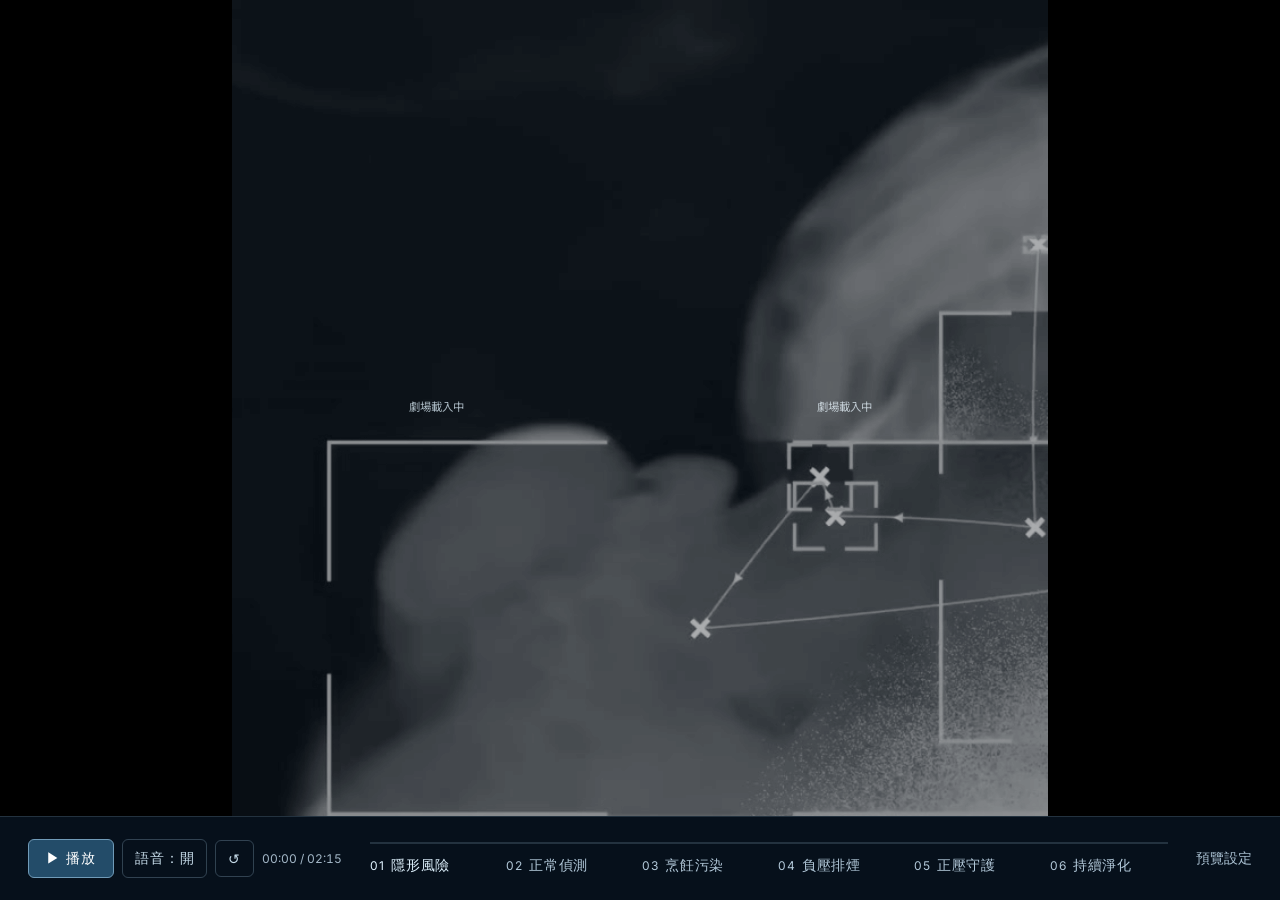
==== Dweb.html @ 049feb14 "Let residual pollution drift and fade without respawning during purification" ====
<!DOCTYPE html>
<html lang="zh-Hant" data-zone="D" data-player="cinema" data-cinema-status="loading">
<head>
<meta charset="utf-8">
<meta name="viewport" content="width=device-width, initial-scale=1">
<title>Dweb — 展區 D：居家風險劇場</title>
<script>
// Choose the player before any stage markup can paint, even on a cold connection.
if(new URLSearchParams(location.search).get('legacy')==='1') document.documentElement.dataset.player='legacy';
</script>
<style>
html[data-player="cinema"] .stage>.info,
html[data-player="cinema"] .stage>.story,
html[data-player="cinema"] .stage>.novideo,
html[data-player="cinema"] .fhint{display:none!important}
.cinema-startup{display:none}
html[data-player="cinema"]:not([data-cinema-status="ready"]) .cinema-ui{visibility:hidden}
html[data-player="cinema"]:not([data-cinema-status="ready"]) .cinema-startup{position:absolute;inset:0;display:flex;align-items:center;color:#a6b5bf;font-size:1.4cqw;pointer-events:none}
.cinema-startup span{width:50%;text-align:center}
.cinema-startup span::after{content:'劇場載入中'}
html[data-cinema-status="error"] .cinema-startup span::after{content:'載入失敗 · 請重新整理'}
</style>
<link rel="stylesheet" href="fonts/fonts.css">
<link rel="stylesheet" href="theater.css">
<link rel="stylesheet" href="cinema.css?v=stream-1">
<link rel="stylesheet" href="captions.css?v=slow-1">
<!--
  ============================================================
  Dweb — 展區 D 居家風險劇場 · 影片輪播 + 空氣數據疊層 + Trigger 通道
  ------------------------------------------------------------
  1. .stage            1:1 舞台（同 C 區窗景）：三段 <video> 交叉淡入
  2. .info > .ibody    舞台內左側資訊疊層（玻璃底層在 .ibody::before）
                       - 分鏡標頭：眉標(英) → 中文名 → 英文副標（E 規範 §10.2）
                       - 警示膠囊 alert
                       - 六項指標 + AQI 趨勢
  3. #panel            隱藏側邊工作面（按 F 開 / 再按 F 收），固定在視口不在舞台
                       3a. 三段影片來源（拖放上傳 / 路徑輸入）
                       3b. Trigger 通道 T1 / T2 / T3（銜接處）
                       3c. 連線設定：WebSocket 主用 + 本機 HTTP 備援
                       3d. 事件日誌
  ------------------------------------------------------------
  基準畫布：1:1 舞台，同 C 區窗景（C-Digital-Window/apps/window）。
            舞台邊長 S = min(100vw, 100dvh) 置中黑底；.stage 標記 container-type，
            訪客面所有尺寸用 cqw（1cqw = 舞台寬 1%），換任何 1:1 螢幕等比縮放。
  雙螢幕：  兩台直式電視各開同一網址，L / R（或 ?side=left|right）只看完整畫布的左半 / 右半，
            S = min(200vw, 100dvh)，兩台算式相同、只有 left 差一個螢幕寬（C 區 UI-SPEC §2.5）。
  字級階梯（cqw）：1.2 · 1.4 · 1.6 · 1.9 · 2.4
            1080 舞台 = 13 · 15 · 17 · 21 · 26px；1920 舞台 = 23 · 27 · 31 · 36 · 46px
  工作面 #panel：固定 400px，字級 11 · 12 · 13 · 15px（無 0.5px 階）
  字重：400 / 500 / 600 / 700   字型自帶：fonts/fonts.css（tools/build-fonts.mjs 產生）
  ------------------------------------------------------------
  值的來源（改要一起改）：Z-Design-System/tokens/
    blue.css       --blue-300 / 400        取代原 #2fd8ff / #4aa8ff
    _shared.css    --ink-1 / --ink-2       前景白 / 淺藍描邊
    blue.css       --slate-400 / 700       次級字 / 三級字（原 #8ba0c6 / #4d5d80）
    core.css       白 alpha 十一級 · 字距三帶 · 行高 · 圓角 · 線寬 · 時長
    semantic.css   --st-ok / warn / err    只用在 #panel 工作面
    motion.css     --ease expo.out
  訪客面一律藍白單色調（Z docs/05 對 D 的建議）：三個分鏡用 blue.css 不同階的明度區分，
  數據超標用白階提亮，不用紅 / 橘 / 綠；--violet 已移除（全區唯一的紫）。
  ------------------------------------------------------------
  對外介面：
    window.Dweb.next() / goto(n) / play() / pause()
    window.Dweb.send(payload)          手動送出 trigger
    window.Dweb.onTrigger = fn         接收外部 trigger
    postMessage({cmd:'next'}) 亦可觸發
  Trigger 封包（送出）：
    {src:'Dweb', junction:'D_T1', type:'stage_end', from:1, to:2, ts:...}
  Trigger 封包（接收）：
    {cmd:'next'} | {cmd:'goto', stage:2} | {cmd:'play'} | {cmd:'pause'}
    {cmd:'scene', n:2}                      強制切分鏡（顏色/文案）
    {cmd:'data', co2:700, hcho:0.05, tvoc:2.5, pm1:100, pm25:200, pm10:150}
    {cmd:'data', values:[co2,hcho,tvoc,pm1,pm25,pm10], alert:'文字', sub:'文字'}
  ------------------------------------------------------------
  分鏡對應（依展區 D 分鏡腳本）：
    01 · DETECTION          偵測數據啟動        藍 300/500（靜）  正常值
    02 · NEGATIVE PRESSURE  負壓防護            藍 100/600（亮）  油煙 → 數值飆升 → 抽油煙機排出
    03 · POSITIVE PRESSURE  正壓守護 · 深層淨化  藍 400/700（深）  微正壓 → 曲線下降 → 淨化報告
  ============================================================
-->
<style>
:root{
  /* ── 底與前景（Z stage/_shared.css）─────────────────────────────── */
  --bg-0:#000206;
  --ink:#eaf1ff;            /* = --ink-1 前景白 */
  --ink-2:#cfe2ff;          /* = --ink-2 淺藍描邊（原 #dbe7ff）*/
  --ink-dim:#95aac5;        /* = --slate-400 次級字（原 #8ba0c6）*/
  --ink-faint:#516587;      /* = --slate-700 三級字（原 #4d5d80）*/
  /* ── 藍階梯（Z blue.css —— 要統一的那一層）──────────────────────── */
  --blue-100:#c0e6fa;
  --blue-300:#6fc8f6;
  --blue-400:#3fb4f0;       /* ★ E 的 ANLB 藍 = 現場燈條色，不可改 */
  --blue-500:#1d9af9;
  --blue-600:#2f7bff;       /* ★ B 電光藍，不可改 */
  --blue-700:#255cc9;
  --cyan:var(--blue-300);   /* 舊變數名保留，值吸附階梯（原 #2fd8ff，ΔE 4.9）*/
  --line-blue:120,170,255;  /* 藍描邊色相，同 C 區 --edge；alpha 走下方階梯 */
  /* ── 工作面狀態色（Z semantic.css）—— 只給 #panel，展演畫面不吃 ──── */
  --st-ok:#57C99B; --st-warn:#E0B36A; --st-err:#D96C6C; --st-idle:#6B7480;
  --st-ok-bg:rgba(87,201,155,.14); --st-warn-bg:rgba(224,179,106,.14); --st-err-bg:rgba(217,108,108,.14);
  --green:var(--st-ok); --amber:var(--st-warn); --red:var(--st-err);   /* 舊名保留 */
  /* ── 白 alpha 十一級（Z core.css）──────────────────────────────── */
  --a-hair:.06; --a-line:.10; --a-dim:.16; --a-line-2:.22; --a-line-3:.30;
  --a-on-glass:.55; --a-text-3:.62; --a-veil:.72; --a-active:.85; --a-text-2:.90; --a-text-1:.95;
  /* ── 字距三帶 · 行高 · 圓角 · 線寬 · 時長（Z core.css）· 緩動（motion.css）── */
  --ls-wide:.30em; --ls-mid:.14em; --ls-body:.06em; --ls-num:.04em;
  --lh-num:1; --lh-title:1.15; --lh-ui:1.3; --lh-body:1.7; --lh-note:1.72;
  --r-2:2px; --r-6:6px; --r-13:13px; --r-16:16px; --r-pill:999px;
  --w-hair:1px; --w-accent:2px;
  --d-state:.25s; --d-panel:.3s;
  --ease:cubic-bezier(.16,1,.3,1);
  /* ── 訪客面字級階梯（cqw，相對舞台寬；同 C 區做法）────────────────── */
  --t-1:1.2cqw; --t-2:1.4cqw; --t-3:1.6cqw; --t-4:1.9cqw; --t-5:2.4cqw;
  /* ── 工作面字級階梯（px，#panel 不隨舞台縮）──────────────────────── */
  --fs-11:11px; --fs-12:12px; --fs-13:13px; --fs-15:15px;
  /* ── 字型（自帶，見 fonts/fonts.css）──────────────────────────── */
  --font:"Inter","Chiron Hei HK","Noto Sans TC","PingFang TC","Microsoft JhengHei",sans-serif;
  --mono:"SFMono-Regular",Consolas,"Roboto Mono","Chiron Hei HK",monospace;
  --panel-w:400px;
}
*{box-sizing:border-box;}
html,body{height:100%;}
body{
  margin:0;background:#000;color:var(--ink);
  font-family:var(--font);font-weight:400;line-height:var(--lh-body);overflow:hidden;
  -webkit-font-smoothing:antialiased;
}
.tnum,[data-tnum]{font-variant-numeric:tabular-nums;}
/* 減動偏好（E §9.3 必遵） */
@media (prefers-reduced-motion:reduce){
  *,*::before,*::after{animation-duration:.001ms!important;animation-iteration-count:1!important;transition-duration:.001ms!important;}
}

/* ================= 1. 舞台（1:1，同 C 區窗景）=================
   舞台邊長 S = min(100vw,100dvh) 置中黑底；container-type 讓子層的 cqw 相對舞台寬。
   雙螢幕裁切：S = min(200vw,100dvh)，左半 / 右半只差 left 一個螢幕寬。
   用 left/top 直接算位移、不用 transform —— 玻璃的祖先不得有 transform（Z glass.css）。*/
.stage{
  --S:min(100vw,100dvh);
  position:absolute;width:var(--S);height:var(--S);
  top:calc((100dvh - var(--S)) / 2);
  left:calc((100vw - var(--S)) / 2);
  container-type:inline-size;
  overflow:hidden;background:#000;
}
:root[data-crop] .stage{
  --S:min(200vw,100dvh);
  left:calc((200vw - var(--S)) / 2);
}
:root[data-crop="right"] .stage{left:calc((200vw - var(--S)) / 2 - 100vw);}
.stage video{
  position:absolute;inset:0;width:100%;height:100%;
  object-fit:cover;opacity:0;transition:opacity .45s ease;
  background:#000;
}
.stage video.on{opacity:1;}
.novideo{
  position:absolute;inset:0;display:grid;place-content:center;
  gap:1cqw;text-align:center;color:var(--ink-faint);
  font-size:var(--t-2);letter-spacing:var(--ls-mid);line-height:var(--lh-ui);
  background:radial-gradient(70% 60% at 50% 45%, rgba(20,40,90,.35), #000 72%);
}
.novideo b{display:block;color:var(--ink);font-size:var(--t-5);font-weight:500;letter-spacing:var(--ls-mid);line-height:var(--lh-title);}
.novideo .en{display:block;color:var(--ink-dim);font-size:var(--t-1);letter-spacing:var(--ls-wide);}
.novideo.hide{display:none;}

/* ================= 2. 資訊疊層（舞台內，尺寸全用 cqw）================= */
.info{
  position:absolute;left:3cqw;top:0;bottom:0;
  display:grid;align-content:center;      /* 垂直置中不用 transform */
  width:30cqw;
  pointer-events:none;z-index:5;
  --glass:.42;            /* 玻璃底層濃度 0~1 */
  --glass-blur:.35cqw;    /* 底層模糊（1080 舞台 ≈ 4px，1920 ≈ 7px）*/
}
.ibody{position:relative;text-shadow:0 .1cqw .7cqw rgba(0,0,0,.75);}
/* 深色玻璃底層：壓在資訊下方，影片仍可透出（本頁唯一一層 backdrop-filter）*/
.ibody::before{
  content:"";position:absolute;z-index:-1;
  left:-6cqw;             /* 往左延伸到舞台邊緣外 */
  right:-14%;
  top:-9%;bottom:-9%;
  background:
    linear-gradient(100deg,
      rgba(2,7,18,var(--glass)) 0%,
      rgba(3,9,22,calc(var(--glass) * .78)) 46%,
      rgba(4,10,24,calc(var(--glass) * .34)) 74%,
      rgba(4,10,24,0) 100%),
    radial-gradient(120% 78% at 8% 50%, rgba(10,26,58,.30) 0%, transparent 70%);
  backdrop-filter:blur(var(--glass-blur)) saturate(112%) brightness(.86);
  -webkit-backdrop-filter:blur(var(--glass-blur)) saturate(112%) brightness(.86);
  -webkit-mask-image:
    linear-gradient(to right, #000 0%, #000 52%, rgba(0,0,0,.55) 78%, transparent 100%),
    linear-gradient(to bottom, transparent 0%, #000 12%, #000 88%, transparent 100%);
  -webkit-mask-composite:source-in;
  mask-image:
    linear-gradient(to right, #000 0%, #000 52%, rgba(0,0,0,.55) 78%, transparent 100%),
    linear-gradient(to bottom, transparent 0%, #000 12%, #000 88%, transparent 100%);
  mask-composite:intersect;
  pointer-events:none;
}
/* --- 分鏡配色：一律藍白，只走 blue.css 階梯，三個分鏡以明度區分（靜 · 亮 · 深）---
   --a1 主色（線、眉標、標題英文）  --a2 漸層尾（長條末端、光暈）  --acc 眉標 / 環 / 趨勢數字 */
@property --a1{syntax:'<color>';inherits:true;initial-value:#6fc8f6;}
@property --a2{syntax:'<color>';inherits:true;initial-value:#1d9af9;}
@property --acc{syntax:'<color>';inherits:true;initial-value:#6fc8f6;}
.info{--a1:#6fc8f6;--a2:#1d9af9;--acc:#6fc8f6;
      transition:--a1 .9s ease, --a2 .9s ease, --acc .9s ease;}
.info.s1{--a1:#6fc8f6;--a2:#1d9af9;--acc:#6fc8f6;}  /* 分鏡一 · 偵測數據：靜 —— blue-300 / blue-500 */
.info.s2{--a1:#c0e6fa;--a2:#2f7bff;--acc:#eaf1ff;}  /* 分鏡二 · 負壓防護：亮 —— blue-100 / blue-600，眉標提到前景白 --ink-1 */
.info.s3{--a1:#3fb4f0;--a2:#255cc9;--acc:#3fb4f0;}  /* 分鏡三 · 正壓守護／深層淨化：深 —— blue-400 / blue-700 */

/* --- 標頭：AQI 環 + 分鏡（眉標(英) → 中文名 → 英文副標）--- */
.ihead{display:flex;align-items:center;gap:1.2cqw;margin-bottom:1.2cqw;}
.ring{width:7cqw;aspect-ratio:1;position:relative;flex:0 0 auto;}
.ring svg{width:100%;height:100%;transform:rotate(-90deg);overflow:visible;}
.ring .rv{position:absolute;inset:0;display:grid;place-content:center;text-align:center;line-height:var(--lh-num);}
.ring .rv b{font-size:var(--t-5);font-weight:500;letter-spacing:var(--ls-num);font-variant-numeric:tabular-nums;}
.ring .rv i{display:block;font-style:normal;margin-top:.3cqw;font-size:var(--t-1);
            letter-spacing:var(--ls-wide);line-height:var(--lh-ui);color:var(--acc);}
.hmeta{min-width:0;}
.hmeta .scene{font-size:var(--t-1);letter-spacing:var(--ls-wide);line-height:var(--lh-ui);color:var(--acc);white-space:nowrap;}
.hmeta .sname{margin-top:.3cqw;font-size:var(--t-4);font-weight:500;letter-spacing:var(--ls-mid);line-height:var(--lh-title);color:var(--ink);}
.hmeta .esub{margin-top:.3cqw;font-size:var(--t-1);letter-spacing:var(--ls-wide);line-height:var(--lh-ui);color:var(--ink-dim);white-space:nowrap;}

/* --- 警示膠囊：漸層描邊、無實心背景（不再疊第二層 backdrop-filter）--- */
.alert{
  position:relative;border-radius:1.2cqw;
  padding:1.1cqw 1.4cqw;margin-bottom:1.2cqw;
  background:rgba(4,8,18,.20);
  transition:opacity var(--d-state) var(--ease), transform var(--d-state) var(--ease);
}
.alert::before{
  content:"";position:absolute;inset:0;border-radius:inherit;padding:var(--w-hair);
  background:linear-gradient(118deg,var(--a1) 0%,var(--acc) 52%,var(--a2) 100%);
  -webkit-mask:linear-gradient(#000 0 0) content-box,linear-gradient(#000 0 0);
  -webkit-mask-composite:xor;mask-composite:exclude;
  opacity:var(--a-text-2);pointer-events:none;
}
.alert.flash{animation:flash .5s var(--ease);}
@keyframes flash{0%{transform:scale(1)}35%{transform:scale(1.03)}100%{transform:scale(1)}}
.alert .l1{
  font-size:var(--t-3);font-weight:600;
  letter-spacing:var(--ls-mid);text-align:center;line-height:var(--lh-ui);
}
.alert .l2{
  margin-top:.3cqw;font-size:var(--t-2);font-weight:400;
  letter-spacing:var(--ls-body);text-align:center;line-height:var(--lh-ui);
  color:var(--ink-2);opacity:var(--a-text-2);
}

/* --- 六項數值 --- */
.metrics{display:grid;gap:.8cqw;}
.m{display:grid;grid-template-columns:1fr auto;gap:.3cqw 1cqw;align-items:baseline;}
.m .mk{font-size:var(--t-1);letter-spacing:.20em;line-height:var(--lh-ui);color:var(--ink-dim);}
.m .mv{
  font-size:var(--t-3);font-weight:500;letter-spacing:var(--ls-num);line-height:var(--lh-ui);
  text-align:right;font-variant-numeric:tabular-nums;white-space:nowrap;
}
.m .mv i{font-style:normal;font-size:var(--t-1);font-weight:400;color:var(--ink-faint);margin-left:.3cqw;letter-spacing:var(--ls-mid);}
.m .mbar{
  grid-column:1;position:relative;height:.45cqw;border-radius:var(--r-pill);
  background:
    repeating-linear-gradient(-38deg, rgba(150,200,255,.22) 0 1px, transparent 1px 6px),
    rgba(255,255,255,var(--a-hair));
}
.m .fill{
  position:absolute;left:0;top:0;bottom:0;width:0;border-radius:var(--r-pill);
  background:linear-gradient(90deg,var(--a1),var(--a2));
  filter:drop-shadow(0 0 .35cqw var(--a2));
  transition:width .55s var(--ease);
}
.m .tick{position:absolute;top:-.25cqw;bottom:-.25cqw;width:var(--w-hair);background:var(--ink-2);opacity:.45;}
.m .ms{grid-column:2;font-size:var(--t-1);letter-spacing:var(--ls-mid);line-height:var(--lh-ui);text-align:right;white-space:nowrap;}
/* 資料分級：不用紅橘綠，用明度差（Z docs/05）—— 正常暗、偏高藍、超標白、重度白＋光暈 */
.sev0{color:var(--ink-dim);} .sev1{color:var(--blue-300);} .sev2{color:var(--ink);} .sev3{color:#fff;font-weight:600;}
.m.lv2 .mv{color:#fff;} .m.lv3 .mv{color:#fff;text-shadow:0 0 .6cqw var(--blue-300);}

/* --- AQI 趨勢 --- */
.spark{margin-top:1.2cqw;}
.spark .sl{
  display:flex;justify-content:space-between;align-items:baseline;
  font-size:var(--t-1);letter-spacing:var(--ls-wide);line-height:var(--lh-ui);color:var(--ink-faint);margin-bottom:.3cqw;
}
.spark .sl b{font-family:var(--mono);font-size:var(--t-1);color:var(--acc);font-weight:500;letter-spacing:var(--ls-num);font-variant-numeric:tabular-nums;}
.spark svg{width:100%;height:3.4cqw;display:block;}

/* --- 頁尾：展區名（中文在前，英文眉標在後）--- */
.title{display:flex;align-items:center;gap:1.2cqw;margin-top:1.2cqw;}
.title .tt{display:grid;gap:.2cqw;}
.title .tt span{font-size:var(--t-3);font-weight:400;letter-spacing:var(--ls-mid);line-height:var(--lh-ui);color:var(--ink);white-space:nowrap;}
.title .tt .en{font-style:normal;font-size:var(--t-1);letter-spacing:var(--ls-wide);line-height:var(--lh-ui);color:var(--a1);white-space:nowrap;}
.title .rules{flex:1;display:grid;gap:.3cqw;}
.title .rules i{display:block;height:var(--w-hair);background:var(--a1);opacity:.55;}
.title .rules i:nth-child(2){width:78%;}
.title .rules i:nth-child(3){width:52%;}

/* ================= 3. 隱藏側邊工作面（固定在視口，不在舞台）================= */
#panel{
  position:fixed;top:0;right:-100vw;height:100%;width:var(--panel-w);
  max-width:92vw;z-index:40;
  transition:right var(--d-panel) var(--ease);   /* 用 right 位移，不用 transform（Z glass.css）*/
  background:linear-gradient(200deg,rgba(10,18,42,.94),rgba(3,6,16,.96));
  backdrop-filter:blur(22px) saturate(140%);
  -webkit-backdrop-filter:blur(22px) saturate(140%);
  border-left:var(--w-hair) solid rgba(var(--line-blue),var(--a-dim));
  box-shadow:-30px 0 80px rgba(0,0,0,.6);
  display:flex;flex-direction:column;
  font-size:var(--fs-12);line-height:var(--lh-ui);
}
#panel.open{right:0;}
.ph{
  padding:16px 18px 12px;border-bottom:var(--w-hair) solid rgba(var(--line-blue),var(--a-dim));
  display:flex;align-items:flex-end;gap:10px;flex:0 0 auto;
}
.ph .eyebrow{font-size:var(--fs-11);letter-spacing:var(--ls-wide);line-height:var(--lh-ui);color:var(--ink-faint);}
.ph h1{margin:2px 0 0;font-size:var(--fs-15);letter-spacing:var(--ls-mid);font-weight:500;line-height:var(--lh-ui);}
.ph em{font-style:normal;font-size:var(--fs-11);letter-spacing:var(--ls-mid);line-height:var(--lh-ui);color:var(--ink-faint);margin-left:auto;}
.pb{flex:1;overflow-y:auto;padding:14px 18px 26px;}
.pb::-webkit-scrollbar{width:8px;}
.pb::-webkit-scrollbar-thumb{background:rgba(var(--line-blue),var(--a-line-2));border-radius:var(--r-pill);}

.sec{margin-bottom:22px;}
.sec > h2{
  margin:0 0 9px;font-size:var(--fs-11);font-weight:500;letter-spacing:var(--ls-wide);line-height:var(--lh-ui);
  color:var(--ink-faint);                 /* 英文靠內容大寫，不用 text-transform（E §10.1）*/
  display:flex;align-items:center;gap:8px;
}
.sec > h2::after{content:"";flex:1;height:var(--w-hair);background:rgba(var(--line-blue),var(--a-dim));}

/* --- 上傳槽 --- */
.slot{
  border:var(--w-hair) dashed rgba(var(--line-blue),var(--a-line-3));border-radius:var(--r-16);
  padding:10px 12px;margin-bottom:9px;
  transition:border-color var(--d-state) var(--ease), background var(--d-state) var(--ease);
  background:rgba(255,255,255,.03);
}
.slot.drag{border-color:var(--cyan);background:rgba(111,200,246,.10);}
.slot.live{border-style:solid;border-color:rgba(87,201,155,.45);}
.slot.cur{box-shadow:0 0 0 1px rgba(87,201,155,.5),0 0 22px rgba(87,201,155,.16);}
.slot .top{display:flex;align-items:center;gap:8px;margin-bottom:7px;}
.slot .tag{font-size:var(--fs-11);letter-spacing:var(--ls-wide);font-weight:500;color:var(--cyan);}
.slot .st{
  margin-left:auto;font-size:var(--fs-11);letter-spacing:var(--ls-body);color:var(--ink-faint);
  font-family:var(--mono);white-space:nowrap;overflow:hidden;
  text-overflow:ellipsis;max-width:190px;
}
.slot .row{display:flex;gap:6px;}
.slot input[type=text]{flex:1;min-width:0;}
label.file{
  display:inline-flex;align-items:center;justify-content:center;
  padding:6px 10px;border-radius:var(--r-6);cursor:pointer;white-space:nowrap;
  font-size:var(--fs-12);letter-spacing:var(--ls-body);line-height:var(--lh-ui);
  border:var(--w-hair) solid rgba(var(--line-blue),var(--a-line-3));color:var(--ink-dim);
  background:rgba(255,255,255,.03);
}
label.file:hover{border-color:var(--cyan);color:var(--ink);}
label.file input{display:none;}

input[type=text],input[type=number],select{
  background:rgba(0,0,0,.4);border:var(--w-hair) solid rgba(var(--line-blue),var(--a-line-2));
  border-radius:var(--r-6);color:var(--ink);padding:6px 8px;
  font-family:var(--mono);font-size:var(--fs-12);line-height:var(--lh-ui);outline:none;width:100%;
}
input:focus,select:focus{border-color:var(--cyan);}
input[type=range]{width:100%;accent-color:var(--cyan);background:none;border:0;padding:0;height:16px;}
button{
  background:rgba(255,255,255,.045);border:var(--w-hair) solid rgba(var(--line-blue),var(--a-line-2));
  color:var(--ink-dim);border-radius:var(--r-6);padding:6px 11px;cursor:pointer;
  font-family:var(--font);font-size:var(--fs-12);letter-spacing:var(--ls-body);line-height:var(--lh-ui);
  transition:border-color var(--d-state) var(--ease), color var(--d-state) var(--ease), background var(--d-state) var(--ease);
}
button:hover{border-color:var(--cyan);color:var(--ink);background:rgba(111,200,246,.10);}
button.go{border-color:rgba(87,201,155,.45);color:var(--st-ok);}
button.go:hover{background:var(--st-ok-bg);}

/* --- trigger 通道鏈 --- */
.chain{display:grid;gap:0;}
.node{
  display:flex;align-items:center;gap:9px;padding:6px 10px;
  border-radius:var(--r-6);background:rgba(255,255,255,.028);
  font-size:var(--fs-12);letter-spacing:var(--ls-mid);line-height:var(--lh-ui);color:var(--ink-dim);
}
.node.act{color:var(--st-ok);background:var(--st-ok-bg);}
.node .n{font-family:var(--mono);font-size:var(--fs-11);letter-spacing:var(--ls-body);color:var(--ink-faint);margin-left:auto;}
.node .sub{font-size:var(--fs-11);letter-spacing:var(--ls-mid);}
.jn{
  display:flex;align-items:center;gap:8px;
  margin:4px 0 4px 14px;padding:7px 10px;
  border-left:var(--w-accent) solid rgba(var(--line-blue),var(--a-line-2));
  border-radius:0 var(--r-6) var(--r-6) 0;background:rgba(var(--line-blue),var(--a-hair));
  transition:border-color var(--d-state) var(--ease), background var(--d-state) var(--ease);
}
.jn.hit{border-left-color:var(--st-ok);background:var(--st-ok-bg);}
.jn .id{font-family:var(--mono);font-size:var(--fs-11);color:var(--cyan);letter-spacing:var(--ls-body);}
.jn .io{display:flex;gap:4px;margin-left:auto;align-items:center;}
.lamp{
  display:block;width:8px;height:8px;border-radius:50%;
  background:rgba(var(--line-blue),var(--a-line-2));
  box-shadow:0 0 0 1px rgba(var(--line-blue),var(--a-line-2)) inset;
  transition:background var(--d-state) var(--ease), box-shadow var(--d-state) var(--ease);
}
.lamp.out.on{background:var(--cyan);box-shadow:0 0 9px var(--cyan);}
.lamp.in.on{background:var(--st-ok);box-shadow:0 0 9px var(--st-ok);}
.jn button{padding:3px 7px;font-size:var(--fs-11);}
.jn input[type=text]{width:92px;flex:0 0 auto;font-size:var(--fs-11);padding:3px 6px;}

/* --- 連線（狀態點 8px，E 附錄 B-20）--- */
.field{display:grid;grid-template-columns:70px 1fr;gap:8px;align-items:center;margin-bottom:7px;}
.field span{font-size:var(--fs-11);letter-spacing:var(--ls-mid);line-height:var(--lh-ui);color:var(--ink-faint);}
.conn{display:flex;align-items:center;gap:8px;margin-top:8px;}
.dot{width:8px;height:8px;border-radius:50%;background:var(--st-err);box-shadow:0 0 8px rgba(217,108,108,.6);flex:0 0 auto;}
.dot.ok{background:var(--st-ok);box-shadow:0 0 10px rgba(87,201,155,.7);}
.dot.wait{background:var(--st-warn);box-shadow:0 0 10px rgba(224,179,106,.6);}
.conn .txt{font-size:var(--fs-11);font-family:var(--mono);color:var(--ink-dim);flex:1;overflow:hidden;text-overflow:ellipsis;white-space:nowrap;}
.chk{display:flex;align-items:center;gap:7px;font-size:var(--fs-12);color:var(--ink-dim);letter-spacing:var(--ls-body);line-height:var(--lh-ui);margin-top:7px;cursor:pointer;}
.chk input{accent-color:var(--cyan);}

/* --- 日誌 --- */
#log{
  height:150px;overflow-y:auto;border-radius:var(--r-6);
  background:rgba(0,0,0,.45);border:var(--w-hair) solid rgba(var(--line-blue),var(--a-dim));
  padding:8px 10px;font-family:var(--mono);font-size:var(--fs-11);line-height:var(--lh-note);
}
#log::-webkit-scrollbar{width:6px;}
#log::-webkit-scrollbar-thumb{background:rgba(var(--line-blue),var(--a-line-2));border-radius:var(--r-pill);}
#log div{white-space:pre-wrap;word-break:break-all;color:var(--ink-faint);}
#log .o{color:var(--cyan);}
#log .i{color:var(--st-ok);}
#log .e{color:var(--st-err);}

.hint{font-size:var(--fs-11);color:var(--ink-faint);line-height:var(--lh-note);letter-spacing:var(--ls-body);}
.hint .k{color:var(--cyan);}
.hint .ok{color:var(--st-ok);}
kbd{
  font-family:var(--mono);font-size:var(--fs-11);padding:1px 5px;border-radius:var(--r-2);
  border:var(--w-hair) solid rgba(var(--line-blue),var(--a-line-3));color:var(--ink-dim);
}
.fhint{
  position:fixed;right:18px;bottom:16px;z-index:6;
  font-size:var(--fs-13);letter-spacing:var(--ls-wide);line-height:var(--lh-ui);color:rgba(180,205,255,.30);
  pointer-events:none;transition:opacity .6s var(--ease);
}
.fhint.gone{opacity:0;}
</style>
<link rel="stylesheet" href="player-controls.css?v=once-1"><link rel="stylesheet" href="exhibition-type.css?v=roles-2"></head>
<body>
<script>if(document.documentElement.dataset.player==='cinema') document.body.classList.add('theater','cinema');</script>

<!-- ============ 1. 舞台（1:1）+ 2. 資訊疊層 ============ -->
<div class="stage" id="stage">
  <div class="cinema-startup" role="status"><span></span><span></span></div>
  <img class="film-fallback" src="assets/film-poster.jpg" alt="" aria-hidden="true"><video id="v0" playsinline muted preload="auto" poster="assets/film-poster.jpg"></video>
  <video id="v1" playsinline muted></video>
  <video id="v2" playsinline muted></video>
  <div class="novideo" id="novideo">
    <b>展區 D · 居家風險劇場</b>
    <span class="en">ZONE D · HOME RISK THEATER</span>
    尚未載入影片 · 按 F 開啟側邊介面上傳三段影片
  </div>

  <div class="info s1" id="info">
   <div class="ibody">

    <!-- AQI 環 + 分鏡標頭 -->
    <div class="ihead">
      <div class="ring">
        <svg viewBox="0 0 68 68">
          <circle cx="34" cy="34" r="29" fill="none" stroke="rgba(200,225,255,.10)" stroke-width="4"/>
          <circle id="aqiArc" cx="34" cy="34" r="29" fill="none" stroke-width="4" stroke-linecap="round"
                  stroke-dasharray="182.2" stroke-dashoffset="182.2"
                  style="stroke:var(--acc);transition:stroke-dashoffset .7s ease"/>
        </svg>
        <div class="rv"><b id="aqiV">—</b><i>AQI</i></div>
      </div>
      <div class="hmeta">
        <div class="scene" id="sceneTag">01 · DETECTION</div>
        <div class="sname" id="sceneName">偵測數據啟動</div>
        <div class="esub" id="sceneEn">AIR QUALITY MONITORING</div>
      </div>
    </div>

    <!-- 警示膠囊 -->
    <div class="alert" id="alert">
      <div class="l1" id="al1">偵測數據啟動</div>
      <div class="l2" id="al2">AI 即時監測空氣品質</div>
    </div>

    <!-- 六項指標 -->
    <div class="metrics" id="metrics"></div>

    <!-- AQI 歷史趨勢曲線 -->
    <div class="spark">
      <div class="sl"><span>AQI 趨勢</span><b><span id="sparkNow">—</span> · <span id="aqiC">—</span></b></div>
      <svg viewBox="0 0 260 40" preserveAspectRatio="none">
        <defs>
          <linearGradient id="sparkGrad" x1="0" y1="0" x2="0" y2="1">
            <stop offset="0%"   style="stop-color:var(--a1)" stop-opacity=".34"/>
            <stop offset="100%" style="stop-color:var(--a1)" stop-opacity="0"/>
          </linearGradient>
        </defs>
        <polygon  id="sparkFill" fill="url(#sparkGrad)" points=""/>
        <polyline id="sparkLine" fill="none" stroke-width="1.6" stroke-linejoin="round"
                  stroke-linecap="round" style="stroke:var(--a1)" points=""/>
      </svg>
    </div>

    <div class="title">
      <div class="tt"><span id="dataTitle">展區 D · 居家風險劇場</span><i class="en">HOME RISK THEATER</i></div>
      <div class="rules"><i></i><i></i><i></i></div>
    </div>

   </div>
  </div>
</div>

<div class="fhint" id="fhint">按 <b>F</b> 開啟控制面板 · PRESS F</div>

<!-- ============ 3. 隱藏側邊工作面 ============ -->
<aside id="panel" aria-hidden="true">
  <div class="ph">
    <div>
      <div class="eyebrow">ZONE D · CONTROL</div>
      <h1>寶舖 D 區・控制</h1>
    </div>
    <em>F 收合</em>
  </div>
  <div class="pb">

    <section class="sec">
      <h2>影片來源 · 單支影片</h2>
      <div class="slot film" id="filmSlot">
        <div class="top"><div class="tag">一支影片 · 三個分鏡時間點</div><div class="st" id="filmSt">未載入</div></div>
        <div class="row">
          <label class="file">選擇<input type="file" accept="video/*" id="filmFile"></label>
          <input type="text" id="filmPath" placeholder="或路徑 / URL：film.mp4">
          <button id="filmClr">✕</button>
        </div>
        <div class="field" style="margin-top:8px;"><span>02 起（秒）</span><input type="text" id="cue2" placeholder="留空 = 1/3 處"></div>
        <div class="field"><span>03 起（秒）</span><input type="text" id="cue3" placeholder="留空 = 2/3 處"></div>
        <div class="hint">
          一支影片依時間點切三個分鏡；到時間點時切疊層並送出該銜接點 trigger，片尾回到 01。
          網址參數 <span class="k">?film=film.mp4&amp;cues=10,20</span>；根目錄有 <span class="k">film.mp4</span> 會自動載入。
        </div>
      </div>

      <h2 style="margin-top:16px;">影片來源 · 三段</h2>
      <div id="slots"></div>
      <div style="display:flex;gap:6px;margin-top:8px;flex-wrap:wrap;">
        <button class="go" id="btnPlay">▶ 播放</button>
        <button id="btnPrev">◀ 上一段</button>
        <button id="btnNext">下一段 ▶</button>
        <button id="btnMute">🔇</button>
      </div>
      <div class="field" style="margin-top:9px;">
        <span>模式</span>
        <select id="mode">
          <option value="auto">循環輪播 1→2→3→1（自動）</option>
          <option value="wait">播完停住 · 等外部 trigger</option>
          <option value="hold">單段循環 · 手動換段</option>
        </select>
      </div>
      <div class="field">
        <span>淡接 ms</span>
        <input type="number" id="fade" value="450" min="0" max="3000" step="50">
      </div>
    </section>

    <section class="sec">
      <h2>舞台 · 雙螢幕</h2>
      <div class="field">
        <span>顯示</span>
        <select id="cropSel">
          <option value="">單機 1:1（整個舞台）</option>
          <option value="left">雙螢幕 · 左半（L）</option>
          <option value="right">雙螢幕 · 右半（R）</option>
        </select>
      </div>
      <div class="hint">
        同 C 區窗景：兩台直式電視各開同一網址，各看完整畫布的一半，接縫自然銜接。
        開機即定用網址參數 <span class="k">?side=left</span> · <span class="k">?side=right</span>。
      </div>
    </section>

    <section class="sec">
      <h2>TRIGGER 通道 · 銜接處</h2>
      <div class="chain" id="chain"></div>
      <div class="hint" style="margin-top:8px;">
        每段影片結束時，該銜接點會 <span class="k">送出</span> trigger；
        收到外部訊號時 <span class="ok">亮綠燈</span> 並切段。
      </div>
    </section>

    <section class="sec">
      <h2>連線 · WebSocket 主用</h2>
      <div class="field"><span>WS URL</span><input type="text" id="wsUrl" value="ws://127.0.0.1:9980"></div>
      <div class="conn">
        <div class="dot" id="wsDot"></div>
        <div class="txt" id="wsTxt">未連線</div>
        <button id="btnWs">連線</button>
      </div>
      <label class="chk"><input type="checkbox" id="wsAuto" checked> 斷線自動重連（3s）</label>

      <h2 style="margin-top:16px;">備援 · 本機 HTTP</h2>
      <div class="field"><span>端點</span><input type="text" id="httpUrl" value="http://127.0.0.1:9980/trigger"></div>
      <div class="field"><span>輪詢 ms</span><input type="number" id="httpMs" value="500" min="50" step="50"></div>
      <div class="conn">
        <div class="dot" id="hDot"></div>
        <div class="txt" id="hTxt">停用</div>
        <button id="btnHttp">啟用</button>
      </div>
      <div class="hint" style="margin-top:6px;">
        也接受網址參數：<span class="k">?trigger=next</span> ·
        <span class="k">#goto=2</span>
      </div>
    </section>

    <section class="sec">
      <h2>事件日誌</h2>
      <div id="log"></div>
      <div style="display:flex;gap:6px;margin-top:8px;">
        <button id="btnPing">送測試封包</button>
        <button id="btnClr">清除</button>
      </div>
    </section>

    <section class="sec">
      <h2>資訊疊層 · INFOGRAPHIC</h2>
      <label class="chk"><input type="checkbox" id="ovShow" checked> 顯示疊層</label>
      <label class="chk"><input type="checkbox" id="ovSim" checked> 模擬數據自動跑</label>
      <div class="field" style="margin-top:8px;">
        <span>分鏡</span>
        <select id="ovScene">
          <option value="auto">跟隨影片段落（自動）</option>
          <option value="1">01 · 偵測數據啟動</option>
          <option value="2">02 · 負壓防護</option>
          <option value="3">03 · 正壓守護 · 深層淨化</option>
        </select>
      </div>
      <div class="field"><span>單段秒數</span><input type="number" id="ovDur" value="14" min="2" step="1" title="影片無長度資訊時，分鏡進度所用的秒數"></div>
      <div class="field"><span>更新 ms</span><input type="number" id="ovMs" value="220" min="60" step="20"></div>
      <div class="field"><span>玻璃濃度</span><input type="range" id="ovGlass" min="0" max="1" step="0.02" value="0.42"></div>
      <div class="field"><span>玻璃模糊</span><input type="range" id="ovBlur" min="0" max="24" step="1" value="7" title="以 1920 舞台換算的 px；實際用 cqw 隨舞台縮"></div>
      <div class="hint" style="margin-top:6px;">
        依分鏡腳本內插：正常 → 飆升 → 淨化；配色一律藍白，三個分鏡以明度區分（靜 · 亮 · 深），超標用白階提亮。<br>
        關掉模擬後只吃外部 <span class="k">{cmd:'data', co2:700, pm25:200 …}</span>。
      </div>
    </section>

    <section class="sec">
      <h2>快捷鍵</h2>
      <div class="hint">
        <kbd>F</kbd> 開合介面　<kbd>Space</kbd> 播放/暫停<br>
        <kbd>1</kbd><kbd>2</kbd><kbd>3</kbd> 跳段　<kbd>N</kbd> 下一段　<kbd>T</kbd> 手動送 trigger<br>
        <kbd>Q</kbd><kbd>W</kbd><kbd>E</kbd> 只切分鏡配色（不動影片）　<kbd>O</kbd> 疊層開關<br>
        <kbd>L</kbd><kbd>R</kbd> 雙螢幕只看左半 / 右半（再按一次還原）
      </div>
    </section>

  </div>
</aside>

<script>
"use strict";
/* ========== 0. 全域狀態 ========== */
const N = 3;
const vids = [document.getElementById('v0'),document.getElementById('v1'),document.getElementById('v2')];
const S = {
  cur:0, fade:450, mode:'auto', muted:true,
  srcs:[null,null,null], names:['','',''],
  junction:['D_T1','D_T2','D_T3'],
  ws:null, wsOk:false, wsWant:false, wsTimer:null,
  http:false, httpTimer:null, httpSeen:0,
  thr:50,
  values:[46,88,30,64,18],
  alert:['負壓防護啟動','NO2、CO 上升']
};

/* ========== 1. 日誌 ========== */
const logEl = document.getElementById('log');
function log(msg, kind){
  const t = new Date().toTimeString().slice(0,8);
  const d = document.createElement('div');
  if(kind) d.className = kind;
  d.textContent = t + ' ' + (kind==='o'?'↑':kind==='i'?'↓':'·') + ' ' + msg;
  logEl.appendChild(d);
  while(logEl.children.length>200) logEl.removeChild(logEl.firstChild);
  logEl.scrollTop = logEl.scrollHeight;
}

/* ========== 2. 影片輪播 ========== */
const novideo = document.getElementById('novideo');
function hasAny(){ return filmActive() || S.srcs.some(Boolean); }
function nextIdx(from){
  if(filmActive()) return (from+1)%N;
  for(let k=1;k<=N;k++){ const i=(from+k)%N; if(S.srcs[i]) return i; }
  return S.srcs[from] ? from : -1;
}
function prevIdx(from){
  if(filmActive()) return (from-1+N)%N;
  for(let k=1;k<=N;k++){ const i=(from-k+N*2)%N; if(S.srcs[i]) return i; }
  return S.srcs[from] ? from : -1;
}
function setSource(i, url, name){
  if(url && filmActive()) setFilm(null,'');        // 三段模式接手，單支影片讓位
  const old = S.srcs[i];
  if(old && old.indexOf('blob:')===0) URL.revokeObjectURL(old);
  S.srcs[i]=url; S.names[i]=name||'';
  const v=vids[i];
  if(url){ v.src=url; v.load(); } else { v.removeAttribute('src'); try{v.load();}catch(e){} }
  novideo.classList.toggle('hide', hasAny());
  renderSlots(); renderChain();
  if(url && (i===S.cur || !hasCurrent())) show(i,false);
  log('stage '+(i+1)+' 來源 = '+(name||url||'（清除）'));
}
function hasCurrent(){ return filmActive() || !!S.srcs[S.cur]; }
function show(i, emit){
  if(filmActive()){                                   // 單支影片：跳到該分鏡起點
    if(i<0 || i>=N) return;
    const c=filmCues(); try{ filmV.currentTime=c[i]+0.01; }catch(e){}
    filmV.play().catch(()=>{}); return;
  }
  if(i<0 || !S.srcs[i]) return;
  const prev = S.cur;
  S.cur = i;
  vids.forEach((v,k)=>{
    v.style.transitionDuration = S.fade+'ms';
    v.classList.toggle('on', k===i);
    if(k!==i){ try{ v.pause(); }catch(e){} }
  });
  const v = vids[i];
  v.muted = S.muted;
  v.loop  = (S.mode==='hold');
  try{ v.currentTime = 0; }catch(e){}
  v.play().catch(()=>{});
  renderSlots(); renderChain();
  // 分鏡跟著影片段落走
  try{ if(document.getElementById('ovScene').value==='auto') setScene(i,false); }catch(e){}
  if(emit!==false && prev!==i) fire(prev, i, 'stage_start');
}
function onEnded(i){
  if(window.theaterActive) return;
  if(filmActive()){                                   // 單支影片片尾：T3 → 回 01
    if(i!==0) return;
    fire(N-1, 0, 'stage_end');
    if(S.mode==='wait'){ log('T3 等待外部 trigger…'); setChainWait(N-1,true); return; }
    try{ filmV.currentTime=0; }catch(e){} filmV.play().catch(()=>{}); return;
  }
  if(i!==S.cur) return;
  const nx = nextIdx(i);
  fire(i, nx, 'stage_end');
  if(S.mode==='wait'){ log('T'+(i+1)+' 等待外部 trigger…'); setChainWait(i,true); return; }
  if(S.mode==='hold'){ vids[i].play().catch(()=>{}); return; }
  show(nx, false);
}
vids.forEach((v,i)=>{
  v.addEventListener('ended',()=>onEnded(i));
  v.addEventListener('error',()=>{ if(S.srcs[i]) log('stage '+(i+1)+' 載入失敗','e'); });
});

/* ========== 2b. 單支影片模式：一支影片 · 三個分鏡時間點 ==========
   分鏡 01 從 0 秒起，02 / 03 的起點由 cue 設定（留空 = 三等分）。
   到時間點時：切疊層分鏡、送出該銜接點 trigger（同三段模式的 stage_end）。
   片尾回到 01（mode=wait 時停住等外部 trigger）。 */
const F = { src:null, name:'', cues:[null,null] };   // cues = 分鏡 02 / 03 起始秒
const filmV = vids[0];
let filmChap = -1;
function filmActive(){ return !!F.src; }
function filmCues(){
  const d = (filmV.duration && isFinite(filmV.duration)) ? filmV.duration : 0;
  if(!d && (F.cues[0]==null || F.cues[1]==null)) return [0, Infinity, Infinity];   // metadata 未到：一律當作分鏡 01
  const c2 = F.cues[0]!=null ? F.cues[0] : d/3, c3 = F.cues[1]!=null ? F.cues[1] : d*2/3;
  return [0, c2, c3];
}
function filmChapter(t){ const c=filmCues(); return t>=c[2] ? 2 : t>=c[1] ? 1 : 0; }
function setFilm(url, name){
  if(F.src && F.src.indexOf('blob:')===0) URL.revokeObjectURL(F.src);
  F.src=url; F.name=name||''; filmChap=-1;
  if(url){
    for(let i=0;i<N;i++){ S.srcs[i]=null; S.names[i]=''; }          // 三段模式讓位
    vids.forEach((v,k)=>{ if(k){ v.removeAttribute('src'); try{v.load();}catch(e){} } });
    S.cur=0;
    const cinema=document.documentElement.dataset.player==='cinema';
    filmV.preload='auto';filmV.src=url;filmV.loop=cinema?false:(S.mode!=='wait');filmV.muted=cinema?true:S.muted;filmV.load();
    vids.forEach((v,k)=>v.classList.toggle('on',k===0));
    if(!cinema)filmV.play().catch(()=>{});
  } else {
    filmV.removeAttribute('src'); try{filmV.load();}catch(e){} filmV.classList.remove('on');
  }
  novideo.classList.toggle('hide', hasAny());
  renderSlots(); renderChain(); renderFilm();
  log('單支影片 = '+(name||url||'（清除）'));
}
filmV.addEventListener('timeupdate', ()=>{
  if(window.theaterActive) return;
  if(!filmActive() || !(filmV.duration>0)) return;
  const ch=filmChapter(filmV.currentTime);
  if(ch===filmChap) return;
  const prev=filmChap; filmChap=ch; S.cur=ch;
  if(prev>=0) fire(prev, ch, ch===(prev+1)%N ? 'stage_end' : 'stage_start');
  try{ if(document.getElementById('ovScene').value==='auto') setScene(ch,false); }catch(e){}
  renderChain();
});
filmV.addEventListener('loadedmetadata', ()=>{
  if(document.documentElement.dataset.player==='cinema'||!filmActive()) return;
  filmChap=-1;
  filmV.play().catch(()=>log('瀏覽器擋下自動播放，按任一鍵或點一下畫面開始','e'));
});
function filmKick(){ if(filmActive() && filmV.paused) filmV.play().catch(()=>{}); }
document.addEventListener('pointerdown', filmKick);
const filmSlot=document.getElementById('filmSlot');
function renderFilm(){
  filmSlot.classList.toggle('live', filmActive());
  filmSlot.classList.toggle('cur', filmActive());
  document.getElementById('filmSt').textContent = filmActive() ? (F.name||F.src) : '未載入';
  const pathEl=document.getElementById('filmPath');
  if(document.activeElement!==pathEl) pathEl.value = (F.src && F.src.indexOf('blob:')!==0) ? F.src : '';
  ['cue2','cue3'].forEach((id,k)=>{ const el=document.getElementById(id); if(document.activeElement!==el) el.value = F.cues[k]!=null ? F.cues[k] : ''; });
}
function saveCues(){ try{ localStorage.setItem('dweb.cues', JSON.stringify(F.cues)); }catch(e){} }
function loadCues(){ try{ const c=JSON.parse(localStorage.getItem('dweb.cues')||'null'); if(Array.isArray(c)) F.cues=[c[0]!=null?c[0]:null, c[1]!=null?c[1]:null]; }catch(e){} }
document.getElementById('filmFile').onchange=e=>{ const f=e.target.files&&e.target.files[0]; if(f) setFilm(URL.createObjectURL(f), f.name); };
document.getElementById('filmPath').onchange=e=>{ const v=e.target.value.trim(); setFilm(v||null, v); };
document.getElementById('filmClr').onclick=()=>setFilm(null,'');
['cue2','cue3'].forEach((id,k)=>{
  document.getElementById(id).onchange=e=>{ const v=parseFloat(e.target.value); F.cues[k]=isFinite(v)?v:null; filmChap=-1; saveCues(); log('分鏡 0'+(k+2)+' 起點 → '+(F.cues[k]!=null?F.cues[k]+'s':'自動')); };
});
filmSlot.addEventListener('dragover',e=>{ e.preventDefault(); filmSlot.classList.add('drag'); });
filmSlot.addEventListener('dragleave',()=>filmSlot.classList.remove('drag'));
filmSlot.addEventListener('drop',e=>{ e.preventDefault(); filmSlot.classList.remove('drag'); const f=e.dataTransfer.files[0]; if(f) setFilm(URL.createObjectURL(f), f.name); });

/* ========== 3. Trigger 通道（銜接處） ========== */
function fire(from, to, type){
  const jn = (from>=0 && from<(window.theaterActive?6:N)) ? from : 0;
  send({
    src:'Dweb', junction:S.junction[jn], type:type,
    from:from+1, to:to+1, mode:S.mode, ts:Date.now()
  });
  pulse(jn,'out');
}
function send(pkt){
  const s = JSON.stringify(pkt);
  let sent=false;
  if(S.ws && S.wsOk){ try{ S.ws.send(s); sent=true; }catch(e){} }
  try{ if(window.parent && window.parent!==window) window.parent.postMessage(pkt,'*'); }catch(e){}
  if(S.http){
    const u=document.getElementById('httpUrl').value.trim();
    if(u){
      fetch(u,{method:'POST',mode:'no-cors',headers:{'Content-Type':'text/plain'},body:s}).catch(()=>{});
      sent=true;
    }
  }
  log((pkt.junction||'—')+' '+(pkt.type||pkt.cmd||'')+' '+(pkt.from||'')+'→'+(pkt.to||'')+(sent?'':'（無連線）'),'o');
}
function receive(data, srcTag){
  let p = data;
  if(typeof p === 'string'){
    const t = p.trim();
    if(t.charAt(0)==='{'){ try{ p = JSON.parse(t); }catch(e){ p={cmd:t}; } }
    else p = {cmd:t};
  }
  if(!p || typeof p!=='object') return;
  if(p.src==='Dweb') return;                       // 忽略自己送出的回音
  const cmd = String(p.cmd||p.command||p.type||'').toLowerCase();
  log(srcTag+' '+JSON.stringify(p).slice(0,90),'i');
  if(typeof window.Dweb.onTrigger === 'function'){ try{ window.Dweb.onTrigger(p); }catch(e){} }

  if(cmd==='next' || cmd==='trigger' || cmd==='advance'){
    pulse(S.cur,'in'); setChainWait(S.cur,false); show(nextIdx(S.cur), false);
  } else if(cmd==='prev'){
    pulse(S.cur,'in'); show(prevIdx(S.cur), false);
  } else if(cmd==='goto' || cmd==='stage'){
    const n = parseInt(p.stage!=null?p.stage:p.value,10);
    if(n>=1 && n<=N){ pulse(S.cur,'in'); setChainWait(S.cur,false); show(n-1,false); }
  } else if(cmd==='play'){ vids[S.cur].play().catch(()=>{}); }
  else if(cmd==='pause'){ vids[S.cur].pause(); }
  else if(cmd==='scene'){
    const n=parseInt(p.n!=null?p.n:p.value,10);
    if(n>=1 && n<=3){
      document.getElementById('ovScene').value=String(n);
      setScene(n-1,true);
    }
  }
  else if(cmd==='data'){
    // 陣列：[co2, hcho, tvoc, pm1, pm25, pm10]；或用鍵名個別給值
    if(Array.isArray(p.values)) S.values = p.values.slice(0,6).map(Number);
    METRICS.forEach((m,i)=>{ if(p[m.k]!=null) S.values[i]=Number(p[m.k]); });
    S.override = true;
    const sim=document.getElementById('ovSim'); if(sim.checked) sim.checked=false;
    if(p.alert || p.sub){
      S.alert=[p.alert?String(p.alert):S.alert[0], p.sub?String(p.sub):S.alert[1]];
      drawAlert(true);
    }
    renderInfo(false);
  }
}
window.addEventListener('message', e=>{
  if(e.data && (e.data.cmd || e.data.command)) receive(e.data,'postMessage');
});
function pulse(jn, dir){
  const box = document.getElementById('jn'+jn);
  if(!box) return;
  const el = box.querySelector('.lamp.'+dir);
  if(el) el.classList.add('on');
  box.classList.add('hit');
  setTimeout(()=>{ if(el) el.classList.remove('on'); box.classList.remove('hit'); }, 420);
}
function setChainWait(jn, on){
  const box=document.getElementById('jn'+jn);
  if(box) box.style.borderLeftColor = on ? 'var(--st-warn)' : '';
}

/* ========== 4. WebSocket + HTTP 備援 ========== */
const wsDot=document.getElementById('wsDot'), wsTxt=document.getElementById('wsTxt'), btnWs=document.getElementById('btnWs');
function wsConnect(){
  const url = document.getElementById('wsUrl').value.trim();
  if(!url) return;
  wsClose(true);
  wsDot.className='dot wait'; wsTxt.textContent='連線中…'; btnWs.textContent='中斷';
  try{ S.ws = new WebSocket(url); }
  catch(e){ wsDot.className='dot'; wsTxt.textContent='URL 無效'; log('WS URL 無效','e'); return; }
  S.ws.onopen = ()=>{ S.wsOk=true; wsDot.className='dot ok'; wsTxt.textContent='已連線 '+url; log('WS 已連線 '+url); };
  S.ws.onmessage = e=> receive(e.data,'WS');
  S.ws.onerror = ()=>{ log('WS 錯誤','e'); };
  S.ws.onclose = ()=>{
    S.wsOk=false; wsDot.className='dot'; wsTxt.textContent='未連線'; btnWs.textContent='連線';
    if(document.getElementById('wsAuto').checked && S.wsWant){
      wsTxt.textContent='3s 後重連…'; wsDot.className='dot wait';
      S.wsTimer=setTimeout(wsConnect,3000);
    }
  };
}
function wsClose(silent){
  clearTimeout(S.wsTimer); S.wsTimer=null;
  if(S.ws){ try{ S.ws.onclose=null; S.ws.close(); }catch(e){} S.ws=null; }
  S.wsOk=false;
  if(!silent){ wsDot.className='dot'; wsTxt.textContent='未連線'; btnWs.textContent='連線'; }
}
btnWs.onclick = ()=>{
  const busy = S.wsOk || S.wsTimer || (S.ws && S.ws.readyState===0);
  if(busy){ S.wsWant=false; wsClose(); } else { S.wsWant=true; wsConnect(); }
};

const hDot=document.getElementById('hDot'), hTxt=document.getElementById('hTxt'), btnHttp=document.getElementById('btnHttp');
function httpTick(){
  const url=document.getElementById('httpUrl').value.trim();
  if(!url) return;
  fetch(url+(url.indexOf('?')>=0?'&':'?')+'since='+S.httpSeen,{cache:'no-store'})
    .then(r=>r.ok?r.text():Promise.reject(r.status))
    .then(txt=>{
      hDot.className='dot ok'; hTxt.textContent='輪詢中 '+url;
      const t=(txt||'').trim();
      if(!t || t==='null' || t==='{}' || t==='none') return;
      S.httpSeen=Date.now();
      receive(t,'HTTP');
    })
    .catch(()=>{ hDot.className='dot wait'; hTxt.textContent='端點無回應'; });
}
function httpToggle(on){
  S.http=on; clearInterval(S.httpTimer);
  if(on){
    const ms=Math.max(50,+document.getElementById('httpMs').value||500);
    S.httpTimer=setInterval(httpTick,ms); httpTick();
    btnHttp.textContent='停用'; hDot.className='dot wait'; hTxt.textContent='啟用中…';
    log('HTTP 備援啟用');
  }else{
    btnHttp.textContent='啟用'; hDot.className='dot'; hTxt.textContent='停用';
    log('HTTP 備援停用');
  }
}
btnHttp.onclick = ()=>httpToggle(!S.http);
document.getElementById('httpMs').onchange = ()=>{ if(S.http) httpToggle(true); };

function readUrlTrigger(){
  const q = new URLSearchParams(location.search).get('trigger');
  if(q) receive(q,'URL');
  const h = location.hash.replace('#','');
  if(h.indexOf('goto=')===0) receive({cmd:'goto',stage:+h.split('=')[1]},'HASH');
  else if(h) receive(h,'HASH');
}
window.addEventListener('hashchange', readUrlTrigger);

/* ========== 5. 面板 UI ========== */
const slotsEl=document.getElementById('slots');
function esc(s){ return String(s).replace(/[&<>"]/g,c=>({'&':'&amp;','<':'&lt;','>':'&gt;','"':'&quot;'}[c])); }
function renderSlots(){
  if(slotsEl.contains(document.activeElement) && document.activeElement.type==='text') return;
  slotsEl.innerHTML='';
  for(let i=0;i<N;i++){
    const path = (S.srcs[i] && S.srcs[i].indexOf('blob:')!==0) ? esc(S.srcs[i]) : '';
    const d=document.createElement('div');
    d.className='slot'+(S.srcs[i]?' live':'')+((i===S.cur&&S.srcs[i])?' cur':'');
    d.dataset.i=i;
    d.innerHTML =
      '<div class="top">'+
        '<div class="tag">STAGE 0'+(i+1)+'</div>'+
        '<div class="st">'+(S.names[i]?esc(S.names[i]):'拖放影片到此 · 或選擇檔案')+'</div>'+
      '</div>'+
      '<div class="row">'+
        '<label class="file">選擇<input type="file" accept="video/*" data-i="'+i+'"></label>'+
        '<input type="text" placeholder="或路徑 / URL：stage'+(i+1)+'.mp4" data-path="'+i+'" value="'+path+'">'+
        '<button data-clr="'+i+'">✕</button>'+
      '</div>';
    slotsEl.appendChild(d);
  }
}
slotsEl.addEventListener('change', e=>{
  const f=e.target;
  if(f.type==='file' && f.files && f.files[0]){
    const i=+f.dataset.i, file=f.files[0];
    setSource(i, URL.createObjectURL(file), file.name);
  }
  if(f.dataset.path!=null){
    const i=+f.dataset.path, val=f.value.trim();
    setSource(i, val||null, val);
  }
});
slotsEl.addEventListener('click', e=>{
  const b=e.target.closest('[data-clr]');
  if(b) setSource(+b.dataset.clr, null, '');
});
slotsEl.addEventListener('dragover', e=>{
  const s=e.target.closest('.slot'); if(!s) return;
  e.preventDefault(); s.classList.add('drag');
});
slotsEl.addEventListener('dragleave', e=>{
  const s=e.target.closest('.slot'); if(s) s.classList.remove('drag');
});
slotsEl.addEventListener('drop', e=>{
  const s=e.target.closest('.slot'); if(!s) return;
  e.preventDefault(); s.classList.remove('drag');
  const f=e.dataTransfer.files[0];
  if(f) setSource(+s.dataset.i, URL.createObjectURL(f), f.name);
});
document.addEventListener('dragover',e=>e.preventDefault());
document.addEventListener('drop',e=>e.preventDefault());

const chainEl=document.getElementById('chain');
function renderChain(){
  if(chainEl.contains(document.activeElement)) return;   // 使用者正在輸入時不重繪
  chainEl.innerHTML='';
  const count=window.theaterActive?6:N;
  for(let i=0;i<count;i++){
    const to=(i+1)%count;
    const n=document.createElement('div');
    n.className='node'+(i===S.cur?' act':'');
    n.innerHTML='<div>STAGE 0'+(i+1)+'</div><div class="n">'+((S.srcs[i]||filmActive())?'● 已載入':'○ 空')+'</div>';
    chainEl.appendChild(n);

    const j=document.createElement('div');
    j.className='jn'; j.id='jn'+i;
    j.innerHTML =
      '<div class="id">T'+(i+1)+'</div>'+
      '<input type="text" data-jn="'+i+'" value="'+esc(S.junction[i])+'" title="通道名稱 · 送出封包的 junction 欄位">'+
      '<button data-fire="'+i+'" title="手動送出此銜接點 trigger">送</button>'+
      '<div class="io"><i class="lamp out" title="送出"></i><i class="lamp in" title="接收"></i></div>';
    chainEl.appendChild(j);

    const a=document.createElement('div');
    a.className='node'; a.style.opacity='.45';
    a.innerHTML='<div class="sub">↳ 接 STAGE 0'+(to+1)+'</div>';
    chainEl.appendChild(a);
  }
}
chainEl.addEventListener('input', e=>{
  if(e.target.dataset.jn!=null) S.junction[+e.target.dataset.jn]=e.target.value;
});
chainEl.addEventListener('click', e=>{
  const b=e.target.closest('[data-fire]');
  if(b){ const i=+b.dataset.fire; fire(i,(i+1)%(window.theaterActive?6:N),'manual'); }
});

/* ========== 6. 資訊疊層（依分鏡腳本） ==========
   分鏡一 01 · DETECTION         偵測數據啟動   → 六項指標正常（藍 · 靜）
   分鏡二 02 · NEGATIVE PRESSURE 負壓防護       → 油煙 → 數值飆升 → 抽油煙機排出（藍 · 亮）
   分鏡三 03 · POSITIVE PRESSURE 正壓守護／深層淨化 → 微正壓 → 曲線下降 → 健康淨化報告（藍 · 深）
   ------------------------------------------------------------------
   數值會隨「該段影片的播放進度」在 from → to 之間內插，
   所以影片切段時 infographic 的顏色、文字、曲線會一起換。
   ================================================================== */
const METRICS=[
  {k:'co2',  name:'CO₂',   unit:'ppm',   max:1200, lim:1000, dp:0},
  {k:'hcho', name:'HCHO',  unit:'ppm',   max:0.12, lim:0.08, dp:2},
  {k:'tvoc', name:'TVOC',  unit:'mg/m³', max:3.0,  lim:0.60, dp:2},
  {k:'pm1',  name:'PM1',   unit:'µg/m³', max:120,  lim:35,   dp:0},
  {k:'pm25', name:'PM2.5', unit:'µg/m³', max:220,  lim:35,   dp:0},
  {k:'pm10', name:'PM10',  unit:'µg/m³', max:180,  lim:75,   dp:0}
];
const BASE = [50, 0.03, 0.20,   8,  10,  20];   // 分鏡二腳本：正常值
const PEAK = [700,0.05, 2.50, 100, 200, 150];   // 分鏡三腳本：油煙峰值
const CLEAN= [480,0.03, 0.25,  12,  10,  20];   // 分鏡四腳本：淨化後

const SCENES=[
  { tag:'01 · DETECTION', en:'AIR QUALITY MONITORING', name:'偵測數據啟動', cls:'s1', trend:'flat',
    from:BASE, to:BASE,
    beats:[[0.00,'偵測數據啟動','AI 即時監測空氣品質'],
           [0.45,'空氣品質正常','六項指標均在標準內']] },
  { tag:'02 · NEGATIVE PRESSURE', en:'RANGE HOOD EXHAUST', name:'負壓防護', cls:'s2', trend:'up',
    from:BASE, to:PEAK,
    beats:[[0.00,'烹飪情境偵測','爐火啟動 · 油煙擴散'],
           [0.35,'空氣數值異常','TVOC、PM2.5 急速上升'],
           [0.62,'負壓防護啟動','抽油煙機強力運轉 · 排出']] },
  { tag:'03 · POSITIVE PRESSURE', en:'FRESH AIR · DEEP PURIFICATION', name:'正壓守護 · 深層淨化', cls:'s3', trend:'down',
    from:PEAK, to:CLEAN,
    beats:[[0.00,'正壓守護啟動','新風送入潔淨空氣 · 微正壓'],
           [0.42,'深層淨化中','清除殘留 SVOCs · 曲線下降'],
           [0.85,'健康淨化報告','空氣品質已恢復正常']] }
];
const ST_TXT={
  flat:['正常','偏高','超標','異常'],
  up  :['正常','輕度上升','超標','重度飆升'],
  down:['已達標','回落中','仍偏高','下降中']
};

/* --- AQI（以 PM2.5 換算，US EPA 分級） --- */
const AQI_BP=[[0,12,0,50],[12.1,35.4,51,100],[35.5,55.4,101,150],
              [55.5,150.4,151,200],[150.5,250.4,201,300],[250.5,500,301,500]];
const AQI_CAT=[[50,'良好'],[100,'普通'],[150,'敏感族群不健康'],
               [200,'不健康'],[300,'非常不健康'],[9999,'危害']];
function aqiFromPM25(c){
  for(const [lo,hi,il,ih] of AQI_BP){
    if(c<=hi) return Math.round(il+(ih-il)*(Math.max(c,lo)-lo)/(hi-lo));
  }
  return 500;
}
function aqiCat(a){ for(const [t,n] of AQI_CAT){ if(a<=t) return n; } return '危害'; }

/* --- 狀態 --- */
const infoEl2=document.getElementById('info');
const alertEl=document.getElementById('alert');
const metricsEl=document.getElementById('metrics');
let sceneI=0, sceneT0=performance.now(), beatI=-1;
let disp=BASE.slice(), aqiHist=[];
S.values=BASE.slice();
S.override=false;                       // 外部 data 接管時為 true

/* --- 建立六列 --- */
const rowEls=[];
METRICS.forEach((m,i)=>{
  const d=document.createElement('div');
  d.className='m';
  d.innerHTML =
    '<div class="mk">'+m.name+'</div>'+
    '<div class="mv"><b>0</b><i>'+m.unit+'</i></div>'+
    '<div class="mbar"><span class="fill"></span><em class="tick"></em></div>'+
    '<div class="ms sev0">正常</div>';
  metricsEl.appendChild(d);
  d.querySelector('.tick').style.left=(Math.min(1,m.lim/m.max)*100)+'%';
  rowEls.push({root:d, v:d.querySelector('.mv b'), fill:d.querySelector('.fill'), st:d.querySelector('.ms')});
});

function sevOf(v,m){ const r=v/m.lim; return r<0.5?0 : r<1?1 : r<2?2 : 3; }
function fmt(v,dp){ return dp?v.toFixed(dp):Math.round(v).toLocaleString('en-US'); }

/* --- 分鏡切換 --- */
function setScene(i, hard){
  i=Math.max(0,Math.min(SCENES.length-1,i));
  const sc=SCENES[i];
  if(i!==sceneI || hard){
    sceneI=i; beatI=-1; sceneT0=performance.now();
    if(!hard) disp = sc.from.slice();
  }
  infoEl2.className='info '+sc.cls;
  document.getElementById('sceneTag').textContent=sc.tag;
  document.getElementById('sceneName').textContent=sc.name;
  document.getElementById('sceneEn').textContent=sc.en||'';
  renderInfo(true);
}
function sceneProgress(){
  const sceneSel=document.getElementById('ovScene').value;
  if(sceneSel==='auto' && filmActive() && filmV.duration && isFinite(filmV.duration)){
    const c=filmCues(), i=filmChapter(filmV.currentTime), a=c[i], b=(i<N-1?c[i+1]:filmV.duration);
    return Math.max(0,Math.min(1,(filmV.currentTime-a)/Math.max(0.01,b-a)));
  }
  const v=vids[S.cur];
  if(sceneSel==='auto' && v && v.duration && isFinite(v.duration) && v.duration>0){
    return Math.max(0,Math.min(1, v.currentTime/v.duration));
  }
  const dur=Math.max(2,+document.getElementById('ovDur').value||14)*1000;
  return Math.max(0,Math.min(1,(performance.now()-sceneT0)/dur));
}

/* --- 每幀更新 --- */
function drawAlert(flash){
  document.getElementById('al1').textContent=S.alert[0];
  document.getElementById('al2').textContent=S.alert[1];
  if(flash){ alertEl.classList.remove('flash'); void alertEl.offsetWidth; alertEl.classList.add('flash'); }
}
function renderInfo(force){
  const sc=SCENES[sceneI], p=sceneProgress();

  /* 目標值：from → to（緩入緩出）+ 微幅雜訊 */
  if(!S.override){
    const e = p*p*(3-2*p);
    METRICS.forEach((m,i)=>{
      const tgt = sc.from[i] + (sc.to[i]-sc.from[i])*e;
      disp[i] = tgt;
    });
    S.values = disp.slice();
  } else {
    disp = S.values.slice();
  }

  /* 六列 */
  METRICS.forEach((m,i)=>{
    const v=Math.max(0,S.values[i]), sev=sevOf(v,m), r=rowEls[i];
    r.v.textContent=fmt(v,m.dp);
    r.fill.style.width=Math.min(100,(v/m.max)*100).toFixed(1)+'%';
    r.st.textContent=ST_TXT[sc.trend][sev];
    r.st.className='ms sev'+sev;
    r.root.className='m lv'+sev;
  });

  /* AQI 環 */
  const aqi=aqiFromPM25(S.values[4]);
  document.getElementById('aqiV').textContent=aqi;
  document.getElementById('aqiC').textContent=aqiCat(aqi);
  const C=182.2, frac=Math.min(1,aqi/300);
  document.getElementById('aqiArc').setAttribute('stroke-dashoffset', (C*(1-frac)).toFixed(1));
  document.getElementById('sparkNow').textContent=aqi;

  /* 趨勢曲線 */
  aqiHist.push(aqi);
  while(aqiHist.length>120) aqiHist.shift();
  drawSpark();

  /* 段落文字 */
  let bi=0;
  for(let k=0;k<sc.beats.length;k++){ if(p>=sc.beats[k][0]) bi=k; }
  if(bi!==beatI || force){
    beatI=bi;
    S.alert=[sc.beats[bi][1], sc.beats[bi][2]];
    drawAlert(!force);
  }
}
function drawSpark(){
  const W=260,H=40,n=aqiHist.length;
  if(n<2){ return; }
  const mx=Math.max(60,...aqiHist)*1.12;
  const pts=aqiHist.map((a,i)=>{
    const x=(i/(n-1))*W;
    const y=H-2-(a/mx)*(H-5);
    return x.toFixed(1)+','+y.toFixed(1);
  });
  document.getElementById('sparkLine').setAttribute('points',pts.join(' '));
  document.getElementById('sparkFill').setAttribute('points','0,'+H+' '+pts.join(' ')+' '+W+','+H);
}

/* --- 節拍器 --- */
let simTimer=null;
function simToggle(on){
  clearInterval(simTimer);
  if(on){
    const ms=Math.max(100,+document.getElementById('ovMs').value||220);
    simTimer=setInterval(()=>renderInfo(false),ms);
  }
}
/* 相容舊呼叫 */
function drawChart(){ renderInfo(true); }

/* ========== 7. 面板開合 + 快捷鍵 ========== */
const panel=document.getElementById('panel'), fhint=document.getElementById('fhint');
/* 雙螢幕裁切（同 C 區窗景 UI-SPEC §2.5）：L / R 只看完整畫布的左半 / 右半，再按一次還原；
   ?side=left|right 開機即定。只動 <html data-crop>，舞台算式在 CSS。 */
const cropSel=document.getElementById('cropSel');
function setCrop(side, toggle){
  const root=document.documentElement, cur=root.dataset.crop||'';
  if(!side || (toggle && cur===side)){ delete root.dataset.crop; side=''; }
  else root.dataset.crop=side;
  cropSel.value=side;
  log('舞台 → '+(side==='left'?'雙螢幕 左半 L':side==='right'?'雙螢幕 右半 R':'單機 1:1'));
}
cropSel.onchange=e=>setCrop(e.target.value,false);
function togglePanel(force){
  const open = (force!=null) ? force : !panel.classList.contains('open');
  panel.classList.toggle('open',open);
  panel.setAttribute('aria-hidden', String(!open));
  fhint.classList.add('gone');
}
function typing(e){
  const t=e.target;
  return t && (t.tagName==='INPUT'||t.tagName==='TEXTAREA'||t.tagName==='SELECT'||t.isContentEditable);
}
document.addEventListener('keydown', e=>{
  if(typing(e)){ if(e.key==='Escape') e.target.blur(); return; }
  if(e.key!==' ') filmKick();                       // 任一鍵都能解開被擋下的自動播放（Space 另有播放/暫停）
  const k=e.key.toLowerCase();
  if(k==='f'){ e.preventDefault(); togglePanel(); }
  else if(k==='escape'){ togglePanel(false); }
  else if(k===' '){ e.preventDefault(); const v=vids[S.cur]; v.paused?v.play().catch(()=>{}):v.pause(); }
  else if(k==='n'){ show(nextIdx(S.cur),false); }
  else if(k==='t'){ fire(S.cur,(S.cur+1)%N,'manual'); }
  else if(k==='o'){ const c=document.getElementById('ovShow'); c.checked=!c.checked; c.dispatchEvent(new Event('change')); }
  else if(k==='l'||k==='r'){ setCrop(k==='l'?'left':'right',true); }
  else if(k==='1'||k==='2'||k==='3'){ show(+k-1,false); }
  else if(k==='q'||k==='w'||k==='e'){        // 不動影片，只預覽分鏡配色
    const n={q:1,w:2,e:3}[k];
    document.getElementById('ovScene').value=String(n);
    setScene(n-1,true);
  }
});

/* ========== 8. 控制項 ========== */
document.getElementById('btnPlay').onclick=e=>{
  const v=vids[S.cur];
  if(v.paused){ v.play().catch(()=>{}); e.target.textContent='❚❚ 暫停'; }
  else { v.pause(); e.target.textContent='▶ 播放'; }
};
document.getElementById('btnNext').onclick=()=>show(nextIdx(S.cur),false);
document.getElementById('btnPrev').onclick=()=>show(prevIdx(S.cur),false);
document.getElementById('btnMute').onclick=e=>{
  S.muted=!S.muted; vids.forEach(v=>v.muted=S.muted);
  e.target.textContent=S.muted?'🔇':'🔊';
};
document.getElementById('mode').onchange=e=>{
  S.mode=e.target.value;
  vids.forEach(v=>v.loop=(S.mode==='hold'));
  if(filmActive()) filmV.loop=(S.mode!=='wait');
  log('模式 → '+S.mode);
};
document.getElementById('fade').onchange=e=>{ S.fade=Math.max(0,+e.target.value||0); };
document.getElementById('btnPing').onclick=()=>send({src:'Dweb',type:'ping',junction:S.junction[S.cur],from:S.cur+1,to:((S.cur+1)%N)+1,ts:Date.now()});
document.getElementById('btnClr').onclick=()=>{ logEl.innerHTML=''; };
document.getElementById('ovShow').onchange=e=>{ document.getElementById('info').style.display=e.target.checked?'':'none'; };
document.getElementById('ovSim').onchange=e=>{ S.override=!e.target.checked; };
document.getElementById('ovMs').onchange=()=>simToggle(true);
document.getElementById('ovScene').onchange=e=>{
  if(e.target.value==='auto') setScene(S.cur,true);
  else setScene(parseInt(e.target.value,10)-1,true);
  log('分鏡 → '+SCENES[sceneI].tag+' · '+SCENES[sceneI].name);
};
document.getElementById('ovDur').onchange=()=>{ sceneT0=performance.now(); };
const infoEl=document.getElementById('info');
document.getElementById('ovGlass').oninput=e=>infoEl.style.setProperty('--glass',e.target.value);
document.getElementById('ovBlur').oninput=e=>infoEl.style.setProperty('--glass-blur',(e.target.value/20)+'cqw');

/* ========== 9. 對外 API ========== */
window.Dweb = {
  next:()=>show(nextIdx(S.cur),false),
  prev:()=>show(prevIdx(S.cur),false),
  goto:n=>show(n-1,false),
  play:()=>vids[S.cur].play().catch(()=>{}),
  pause:()=>vids[S.cur].pause(),
  scene:n=>{ document.getElementById('ovScene').value=String(n); setScene(n-1,true); },
  data:o=>receive(Object.assign({cmd:'data'},o),'API'),
  send:send, receive:receive, state:S, onTrigger:null
};

/* ========== 10. 啟動 ========== */
renderSlots(); renderChain();
setScene(0,true);
simToggle(true);
readUrlTrigger();
{ const side=new URLSearchParams(location.search).get('side'); if(side==='left'||side==='right') setCrop(side,false); }
loadCues();
{ const q=new URLSearchParams(location.search), cues=q.get('cues');
  if(cues){ const a=cues.split(',').map(parseFloat); F.cues=[isFinite(a[0])?a[0]:null, isFinite(a[1])?a[1]:null]; }
  const film=q.get('film');
  if(film) setFilm(film, film);
  else if(document.documentElement.dataset.player==='cinema')setFilm('film.mp4?v=stream-1','film.mp4');
  else fetch('film.mp4',{method:'HEAD'}).then(r=>{ if(r.ok && !hasAny()) setFilm('film.mp4','film.mp4'); }).catch(()=>{});
}
renderFilm();
if(document.documentElement.dataset.player!=='cinema')['stage1.mp4','stage2.mp4','stage3.mp4'].forEach((f,i)=>{
  fetch(f,{method:'HEAD'}).then(r=>{ if(r.ok) setSource(i,f,f); }).catch(()=>{});
});
setTimeout(()=>fhint.classList.add('gone'), 6000);
log('Dweb 就緒 · 按 F 開啟介面');
</script>
<script src="show-config.js?v=voice-stream-2"></script>
<script src="player-controls.js?v=once-1"></script><script type="module" src="film-player.js?v=stream-4"></script><script src="theater.js?v=stream-1"></script>
<script type="importmap">{"imports":{"three":"./vendor/build/three.module.js"}}</script>
<script type="module" src="kitchen-stage.js?v=smoke-12" onerror="document.documentElement.dataset.cinemaStatus='error'"></script>
<script src="theater-voice.js?v=voice-stream-2"></script>
<script type="module" src="voice-captions.js?v=roles-2"></script>
</body>
</html>
---- fonts/fonts.css ----
/* 由 tools/build-fonts.mjs 產生 —— 不要手改。改了頁面文字要重跑。
   Chiron Hei HK：@fontsource/chiron-hei-hk 分塊 → pyftsubset 裁到本頁字元，四級字重。
   Inter：@fontsource-variable/inter 可變字型 latin + latin-ext。
   授權：皆 SIL OFL 1.1，見 LICENSE-chiron-hei-hk / LICENSE-inter。 */
@font-face{font-family:"Chiron Hei HK";font-style:normal;font-display:swap;font-weight:400;src:url(files/chiron-hei-hk-35-400-normal.woff2) format("woff2");unicode-range:U+919B;}
@font-face{font-family:"Chiron Hei HK";font-style:normal;font-display:swap;font-weight:400;src:url(files/chiron-hei-hk-73-400-normal.woff2) format("woff2");unicode-range:U+5E40;}
@font-face{font-family:"Chiron Hei HK";font-style:normal;font-display:swap;font-weight:400;src:url(files/chiron-hei-hk-102-400-normal.woff2) format("woff2");unicode-range:U+4FEF;}
@font-face{font-family:"Chiron Hei HK";font-style:normal;font-display:swap;font-weight:400;src:url(files/chiron-hei-hk-104-400-normal.woff2) format("woff2");unicode-range:U+929C,U+98EA;}
@font-face{font-family:"Chiron Hei HK";font-style:normal;font-display:swap;font-weight:400;src:url(files/chiron-hei-hk-107-400-normal.woff2) format("woff2");unicode-range:U+5782,U+6688,U+6AAF,U+70F9,U+714E,U+7CCA,U+FF0B;}
@font-face{font-family:"Chiron Hei HK";font-style:normal;font-display:swap;font-weight:400;src:url(files/chiron-hei-hk-108-400-normal.woff2) format("woff2");unicode-range:U+5075,U+53C9,U+56CA,U+6062,U+61F8,U+69FD,U+6A58,U+6C27,U+6F62,U+6FFE,U+7E2B,U+8EF8,U+8FA8,U+98C6;}
@font-face{font-family:"Chiron Hei HK";font-style:normal;font-display:swap;font-weight:400;src:url(files/chiron-hei-hk-109-400-normal.woff2) format("woff2");unicode-range:U+5FAA,U+5FFD,U+6C61,U+758A,U+7709,U+78B3,U+7C92,U+9038;}
@font-face{font-family:"Chiron Hei HK";font-style:normal;font-display:swap;font-weight:400;src:url(files/chiron-hei-hk-110-400-normal.woff2) format("woff2");unicode-range:U+5875,U+5E45,U+5F91,U+64CB,U+6846,U+68AF,U+6B98,U+6D6E,U+6DFA,U+7092,U+7DD2,U+88C1,U+8DA8,U+9075,U+93C8,U+9727;}
@font-face{font-family:"Chiron Hei HK";font-style:normal;font-display:swap;font-weight:400;src:url(files/chiron-hei-hk-111-400-normal.woff2) format("woff2");unicode-range:U+4F30,U+5074,U+5448,U+5CF0,U+63EE,U+64EC,U+64F4,U+65CB,U+6F38,U+7070,U+7159,U+7210,U+73BB,U+7483,U+7956,U+7DE9,U+7E6A,U+8216,U+87A2,U+8DE1,U+9010,U+963B;}
@font-face{font-family:"Chiron Hei HK";font-style:normal;font-display:swap;font-weight:400;src:url(files/chiron-hei-hk-112-400-normal.woff2) format("woff2");unicode-range:U+4F38,U+504F,U+5132,U+526F,U+5371,U+547C,U+552F,U+592E,U+5BEC,U+5BF8,U+62D6,U+63CF,U+63D2,U+654F,U+6697,U+66AB,U+671D,U+672B,U+67D3,U+6AC3,U+6B04,U+6DE1,U+6FC3,U+7A69,U+7D2B,U+7DE3,U+7E2E,U+89F8,U+8DDD,U+9663;}
@font-face{font-family:"Chiron Hei HK";font-style:normal;font-display:swap;font-weight:400;src:url(files/chiron-hei-hk-113-400-normal.woff2) format("woff2");unicode-range:U+4ECD,U+53EB,U+53F3,U+56FA,U+5713,U+57DF,U+5B88,U+5BDF,U+5C01,U+5C3A,U+5C3E,U+5C4F,U+5EDA,U+5EF6,U+6025,U+62BD,U+6377,U+6389,U+63F4,U+6557,U+6563,U+6696,U+66F2,U+675F,U+6DE8,U+6F54,U+71C8,U+7532,U+7686,U+76E3,U+79D2,U+79FB,U+7A97,U+7AEF,U+7D2F,U+81A0,U+821E,U+8AA4,U+8B66,U+8F2A,U+907F,U+964D,U+968E,U+9694,U+969C,U+975C,U+9760,U+FF0F,U+FF5C;}
@font-face{font-family:"Chiron Hei HK";font-style:normal;font-display:swap;font-weight:400;src:url(files/chiron-hei-hk-114-400-normal.woff2) format("woff2");unicode-range:U+30FB,U+4E7E,U+4EA6,U+65BD,U+6E1B,U+7DA0,U+8173,U+8907,U+8DD1,U+93E1,U+984F;}
@font-face{font-family:"Chiron Hei HK";font-style:normal;font-display:swap;font-weight:400;src:url(files/chiron-hei-hk-115-400-normal.woff2) format("woff2");unicode-range:U+4EAE,U+4F11,U+4F8B,U+5019,U+505C,U+5207,U+5287,U+52E2,U+5438,U+555F,U+570D,U+5747,U+58D3,U+5957,U+5BB3,U+5C64,U+5DE6,U+5E55,U+5F85,U+5F8B,U+5FA9,U+63A7,U+64AD,U+65B7,U+65CF,U+666E,U+6821,U+6839,U+6A94,U+6CB9,U+6E2C,U+7387,U+7565,U+7570,U+7BC4,U+7E7C,U+80CC,U+820A,U+826F,U+85CD,U+88DC,U+8A2A,U+8A8C,U+8CA0,U+8DF3,U+8F38,U+9589,U+96AA,U+96DC,U+9867,U+9BAE,U+FF1B;}
@font-face{font-family:"Chiron Hei HK";font-style:normal;font-display:swap;font-weight:400;src:url(files/chiron-hei-hk-116-400-normal.woff2) format("woff2");unicode-range:U+4F4E-4F4F,U+503C,U+516D,U+5236,U+5347,U+534A,U+53E6,U+53F2,U+5403,U+5411,U+547D,U+5740,U+5883,U+5931,U+59CB,U+5B58,U+5BA4,U+5BEB,U+5BF6,U+5C45,U+5DEE,U+5E03,U+5E95,U+5F62,U+5F80,U+5FAE,U+614B,U+623F,U+628A,U+6295,U+6309,U+63DB,U+64C7,U+64CA,U+64DA,U+652F,U+6548,U+666F,U+677F,U+6848,U+6A21,U+6AA2,U+6B65,U+6B77,U+6BB5,U+6DF1,U+6E90,U+6E96,U+6EAB,U+6F14,U+700F,U+706B,U+72C0,U+74B0,U+756B,U+78BA,U+7A4D,U+7B97,U+7C89,U+7D30,U+7E8C,U+7F6E,U+7FA4,U+843D,U+85CF,U+88E1,U+89D2,U+8A62,U+8A66,U+8A72,U+8ABF,U+8B58,U+8B70,U+8D70,U+8DB3,U+8DDF,U+8F15,U+900F,U+908A,U+932F,U+9375,U+9632,U+9644,U+96A8,U+96D9,U+96E2,U+9752,U+9805,U+9810,U+986F,U+9910,U+9ED1;}
@font-face{font-family:"Chiron Hei HK";font-style:normal;font-display:swap;font-weight:400;src:url(files/chiron-hei-hk-117-400-normal.woff2) format("woff2");unicode-range:U+3000,U+4E26,U+4EA4,U+4ECB,U+4EFB,U+4F55,U+4F9D,U+505A,U+5065,U+5099,U+50CF,U+5148,U+5169,U+5171,U+5177,U+5217,U+5225,U+529F,U+5305,U+5341,U+5373,U+53C3,U+53D6-53D7,U+53E3,U+53EA,U+5404,U+5668,U+56DB,U+578B,U+57FA,U+5C11,U+5C1A,U+5C55,U+5DF1,U+5E36,U+5EB7,U+5EFA,U+5F37,U+5F9E,U+5FC5,U+606F,U+62CD,U+6301,U+6307,U+6392,U+63A5,U+6539,U+653E,U+6574,U+65C5,U+672A,U+6A19,U+6BCF,U+6BD4,U+6D41,U+6E05,U+7136,U+7167,U+7531,U+7559,U+767D,U+76F4,U+793A,U+7A2E,U+7A31,U+7A7A,U+7BA1,U+7BC0,U+7D05,U+7D1A,U+7D66,U+7D71,U+82B1,U+82F1,U+8457,U+8655,U+88AB,U+88DD,U+88FD,U+898F,U+89BD,U+89C0,U+89E3,U+8A8D,U+8B77,U+8B8A,U+8B93,U+8CEA,U+8F09,U+9001,U+901F,U+9054,U+90A3,U+914D,U+91CF,U+9304,U+9664,U+969B,U+96B1,U+96C6,U+9700,U+975E,U+97F3,U+98A8;}
@font-face{font-family:"Chiron Hei HK";font-style:normal;font-display:swap;font-weight:400;src:url(files/chiron-hei-hk-118-400-normal.woff2) format("woff2");unicode-range:U+300C-300D,U+4E09,U+4E3B,U+4E4B,U+4E5F,U+4E8B-4E8C,U+4EE3-4EE4,U+4EF6,U+4F4D,U+4F7F,U+4F86,U+4FDD,U+50B3,U+5149,U+5167,U+518D,U+524D,U+529B,U+52D9,U+5316,U+5340,U+539F,U+53CA,U+5408,U+540C-540D,U+544A,U+54C1,U+55AE,U+56DE,U+5831,U+5834,U+5916,U+597D,U+5B57,U+5B89,U+5B8C,U+5B9A,U+5BA2,U+5BB9,U+5BE6,U+5C07,U+5C0D,U+5C31,U+5DE5,U+5DF2,U+5E38,U+5E73,U+5EA6,U+5F0F,U+5F71,U+5F8C,U+5F97,U+5FEB,U+6027,U+60C5,U+610F,U+611F,U+61C9,U+6210,U+6216,U+6240,U+624B,U+63D0,U+6536,U+6578,U+6599,U+65B9,U+660E,U+66F4,U+670D,U+679C,U+683C,U+689D,U+6A5F,U+6B21,U+6B64,U+6C23,U+6C34,U+6CD5,U+6D3B,U+7121,U+71B1,U+7247,U+7269,U+73FE,U+7406,U+7522,U+7576,U+76EE,U+76F8,U+770B,U+77E5,U+7A0B,U+7ACB,U+7B2C,U+7B49,U+7D50,U+7D93,U+7DDA,U+8005,U+80FD,U+81EA,U+8207,U+8272,U+865F,U+8868,U+8981,U+898B,U+8996,U+8A0A,U+8A18,U+8A2D,U+8ACB,U+8CC7,U+8D77,U+8D85,U+8DEF,U+8F49,U+9019-901A,U+9023,U+9032,U+904B,U+904E,U+9053,U+9078,U+9084,U+90E8,U+90FD,U+91CD,U+9577,U+9593,U+9762,U+982D,U+984C,U+9AD4,U+9AD8,U+9EDE,U+FF08-FF09;}
@font-face{font-family:"Chiron Hei HK";font-style:normal;font-display:swap;font-weight:400;src:url(files/chiron-hei-hk-119-400-normal.woff2) format("woff2");unicode-range:U+3001-3002,U+4E00,U+4E0A-4E0B,U+4E0D,U+4E2D,U+4EE5,U+4F5C,U+500B,U+5165,U+5168,U+51FA,U+5206,U+5230,U+52D5,U+53EF-53F0,U+5728,U+5730,U+5927,U+5B50,U+5BB6,U+5FC3,U+6587,U+65B0,U+65E5,U+6642,U+6700,U+6703,U+6709,U+672C,U+6B63,U+70BA,U+751F,U+7528,U+767C,U+7684,U+7DB2,U+884C,U+958B,U+95DC,U+96FB,U+9801,U+FF0C,U+FF1A;}
@font-face{font-family:"Chiron Hei HK";font-style:normal;font-display:swap;font-weight:400;src:url(files/chiron-hei-hk-chinese-traditional-400-normal.woff2) format("woff2");unicode-range:U+3000-3002,U+300C-300D,U+4E00,U+4E09-4E0B,U+4E0D,U+4E26,U+4E2D,U+4E3B,U+4E4B,U+4E5F,U+4E7E,U+4E8B-4E8C,U+4EA4,U+4EA6,U+4EAE,U+4ECB,U+4ECD,U+4EE3-4EE5,U+4EF6,U+4EFB,U+4F11,U+4F30,U+4F38,U+4F4D-4F4F,U+4F55,U+4F5C,U+4F7F,U+4F86,U+4F8B,U+4F9D,U+4FDD,U+4FEF,U+500B,U+5019,U+503C,U+504F,U+505A,U+505C,U+5065,U+5074-5075,U+5099,U+50B3,U+50CF,U+5132,U+5148-5149,U+5165,U+5167-5169,U+516D,U+5171,U+5177,U+518D,U+51FA,U+5206-5207,U+5217,U+5225,U+5230,U+5236,U+524D,U+526F,U+5287,U+529B,U+529F,U+52D5,U+52D9,U+52E2,U+5305,U+5316,U+5340-5341,U+5347,U+534A,U+5371,U+5373,U+539F,U+53C3,U+53C9-53CA,U+53D6-53D7,U+53E3,U+53E6,U+53EA-53EB,U+53EF-53F0,U+53F2-53F3,U+5403-5404,U+5408,U+540C-540D,U+5411,U+5438,U+5448,U+544A,U+547C-547D,U+54C1,U+552F,U+555F,U+55AE,U+5668,U+56CA,U+56DB,U+56DE,U+56FA,U+570D,U+5713,U+5728,U+5730,U+5740,U+5747,U+5782,U+578B,U+57DF,U+57FA,U+5831,U+5834,U+5875,U+5883,U+58D3,U+5916,U+5927,U+592E,U+5931,U+5957,U+597D,U+59CB,U+5B50,U+5B57-5B58,U+5B88-5B89,U+5B8C,U+5B9A,U+5BA2,U+5BA4,U+5BB3,U+5BB6,U+5BB9,U+5BDF,U+5BE6,U+5BEB-5BEC,U+5BF6,U+5BF8,U+5C01,U+5C07,U+5C0D,U+5C11,U+5C1A,U+5C31,U+5C3A,U+5C3E,U+5C45,U+5C4F,U+5C55,U+5C64,U+5CF0,U+5DE5-5DE6,U+5DEE,U+5DF1-5DF2,U+5E03,U+5E36,U+5E38,U+5E40,U+5E45,U+5E55,U+5E73,U+5E95,U+5EA6,U+5EB7,U+5EDA,U+5EF6,U+5EFA,U+5F0F,U+5F37,U+5F62,U+5F71,U+5F80,U+5F85,U+5F8B-5F8C,U+5F91,U+5F97,U+5F9E,U+5FA9-5FAA,U+5FAE,U+5FC3,U+5FC5,U+5FEB,U+5FFD,U+6025,U+6027,U+6062,U+606F,U+60C5,U+610F,U+611F,U+614B,U+61C9,U+61F8,U+6210,U+6216,U+623F-6240,U+624B,U+628A,U+6295,U+62BD,U+62CD,U+62D6,U+6301,U+6307,U+6309,U+6377,U+6389,U+6392,U+63A5,U+63A7,U+63CF-63D0,U+63D2,U+63DB,U+63EE,U+63F4,U+64AD,U+64C7,U+64CA-64CB,U+64DA,U+64EC,U+64F4,U+652F,U+6536,U+6539,U+653E,U+6548,U+654F,U+6557,U+6563,U+6574,U+6578,U+6587,U+6599,U+65B0,U+65B7,U+65B9,U+65BD,U+65C5,U+65CB,U+65CF,U+65E5,U+660E,U+6642,U+666E-666F,U+6688,U+6696-6697,U+66AB,U+66F2,U+66F4,U+6700,U+6703,U+6709,U+670D,U+671D,U+672A-672C,U+675F,U+677F,U+679C,U+67D3,U+6821,U+6839,U+683C,U+6846,U+6848,U+689D,U+68AF,U+69FD,U+6A19,U+6A21,U+6A58,U+6A5F,U+6A94,U+6AA2,U+6AAF,U+6AC3,U+6B04,U+6B21,U+6B63-6B65,U+6B77,U+6B98,U+6BB5,U+6BCF,U+6BD4,U+6C23,U+6C27,U+6C34,U+6C61,U+6CB9,U+6CD5,U+6D3B,U+6D41,U+6D6E,U+6DE1,U+6DE8,U+6DF1,U+6DFA,U+6E05,U+6E1B,U+6E2C,U+6E90,U+6E96,U+6EAB,U+6F14,U+6F38,U+6F54,U+6F62,U+6FC3,U+6FFE,U+700F,U+706B,U+7070,U+7092,U+70BA,U+70F9,U+7121,U+7136,U+714E,U+7159,U+7167,U+71B1,U+71C8,U+7210,U+7247,U+7269,U+72C0,U+7387,U+73BB,U+73FE,U+7406,U+7483,U+74B0,U+751F,U+7522,U+7528,U+7531-7532,U+7559,U+7565,U+756B,U+7570,U+7576,U+758A,U+767C-767D,U+7684,U+7686,U+76E3,U+76EE,U+76F4,U+76F8,U+7709,U+770B,U+77E5,U+78B3,U+78BA,U+793A,U+7956,U+79D2,U+79FB,U+7A0B,U+7A2E,U+7A31,U+7A4D,U+7A69,U+7A7A,U+7A97,U+7ACB,U+7AEF,U+7B2C,U+7B49,U+7B97,U+7BA1,U+7BC0,U+7BC4,U+7C89,U+7C92,U+7CCA,U+7D05,U+7D1A,U+7D2B,U+7D2F-7D30,U+7D50,U+7D66,U+7D71,U+7D93,U+7DA0,U+7DB2,U+7DD2,U+7DDA,U+7DE3,U+7DE9,U+7E2B,U+7E2E,U+7E6A,U+7E7C,U+7E8C,U+7F6E,U+7FA4,U+8005,U+80CC,U+80FD,U+8173,U+81A0,U+81EA,U+8207,U+820A,U+8216,U+821E,U+826F,U+8272,U+82B1,U+82F1,U+843D,U+8457,U+85CD,U+85CF,U+8655,U+865F,U+87A2,U+884C,U+8868,U+88AB,U+88C1,U+88DC-88DD,U+88E1,U+88FD,U+8907,U+8981,U+898B,U+898F,U+8996,U+89BD,U+89C0,U+89D2,U+89E3,U+89F8,U+8A0A,U+8A18,U+8A2A,U+8A2D,U+8A62,U+8A66,U+8A72,U+8A8C-8A8D,U+8AA4,U+8ABF,U+8ACB,U+8B58,U+8B66,U+8B70,U+8B77,U+8B8A,U+8B93,U+8CA0,U+8CC7,U+8CEA,U+8D70,U+8D77,U+8D85,U+8DA8,U+8DB3,U+8DD1,U+8DDD,U+8DDF,U+8DE1,U+8DEF,U+8DF3,U+8EF8,U+8F09,U+8F15,U+8F2A,U+8F38,U+8F49,U+8FA8,U+9001,U+900F-9010,U+9019-901A,U+901F,U+9023,U+9032,U+9038,U+904B,U+904E,U+9053-9054,U+9075,U+9078,U+907F,U+9084,U+908A,U+90A3,U+90E8,U+90FD,U+914D,U+919B,U+91CD,U+91CF,U+929C,U+9304,U+932F,U+9375,U+93C8,U+93E1,U+9577,U+9589,U+958B,U+9593,U+95DC,U+9632,U+963B,U+9644,U+964D,U+9663-9664,U+968E,U+9694,U+969B-969C,U+96A8,U+96AA,U+96B1,U+96C6,U+96D9,U+96DC,U+96E2,U+96FB,U+9700,U+9727,U+9752,U+975C,U+975E,U+9760,U+9762,U+97F3,U+9801,U+9805,U+9810,U+982D,U+984C,U+984F,U+9867,U+986F,U+98A8,U+98C6,U+98EA,U+9910,U+9AD4,U+9AD8,U+9BAE,U+9ED1,U+9EDE;}
@font-face{font-family:"Chiron Hei HK";font-style:normal;font-display:swap;font-weight:500;src:url(files/chiron-hei-hk-35-500-normal.woff2) format("woff2");unicode-range:U+919B;}
@font-face{font-family:"Chiron Hei HK";font-style:normal;font-display:swap;font-weight:500;src:url(files/chiron-hei-hk-73-500-normal.woff2) format("woff2");unicode-range:U+5E40;}
@font-face{font-family:"Chiron Hei HK";font-style:normal;font-display:swap;font-weight:500;src:url(files/chiron-hei-hk-102-500-normal.woff2) format("woff2");unicode-range:U+4FEF;}
@font-face{font-family:"Chiron Hei HK";font-style:normal;font-display:swap;font-weight:500;src:url(files/chiron-hei-hk-104-500-normal.woff2) format("woff2");unicode-range:U+929C,U+98EA;}
@font-face{font-family:"Chiron Hei HK";font-style:normal;font-display:swap;font-weight:500;src:url(files/chiron-hei-hk-107-500-normal.woff2) format("woff2");unicode-range:U+5782,U+6688,U+6AAF,U+70F9,U+714E,U+7CCA,U+FF0B;}
@font-face{font-family:"Chiron Hei HK";font-style:normal;font-display:swap;font-weight:500;src:url(files/chiron-hei-hk-108-500-normal.woff2) format("woff2");unicode-range:U+5075,U+53C9,U+56CA,U+6062,U+61F8,U+69FD,U+6A58,U+6C27,U+6F62,U+6FFE,U+7E2B,U+8EF8,U+8FA8,U+98C6;}
@font-face{font-family:"Chiron Hei HK";font-style:normal;font-display:swap;font-weight:500;src:url(files/chiron-hei-hk-109-500-normal.woff2) format("woff2");unicode-range:U+5FAA,U+5FFD,U+6C61,U+758A,U+7709,U+78B3,U+7C92,U+9038;}
@font-face{font-family:"Chiron Hei HK";font-style:normal;font-display:swap;font-weight:500;src:url(files/chiron-hei-hk-110-500-normal.woff2) format("woff2");unicode-range:U+5875,U+5E45,U+5F91,U+64CB,U+6846,U+68AF,U+6B98,U+6D6E,U+6DFA,U+7092,U+7DD2,U+88C1,U+8DA8,U+9075,U+93C8,U+9727;}
@font-face{font-family:"Chiron Hei HK";font-style:normal;font-display:swap;font-weight:500;src:url(files/chiron-hei-hk-111-500-normal.woff2) format("woff2");unicode-range:U+4F30,U+5074,U+5448,U+5CF0,U+63EE,U+64EC,U+64F4,U+65CB,U+6F38,U+7070,U+7159,U+7210,U+73BB,U+7483,U+7956,U+7DE9,U+7E6A,U+8216,U+87A2,U+8DE1,U+9010,U+963B;}
@font-face{font-family:"Chiron Hei HK";font-style:normal;font-display:swap;font-weight:500;src:url(files/chiron-hei-hk-112-500-normal.woff2) format("woff2");unicode-range:U+4F38,U+504F,U+5132,U+526F,U+5371,U+547C,U+552F,U+592E,U+5BEC,U+5BF8,U+62D6,U+63CF,U+63D2,U+654F,U+6697,U+66AB,U+671D,U+672B,U+67D3,U+6AC3,U+6B04,U+6DE1,U+6FC3,U+7A69,U+7D2B,U+7DE3,U+7E2E,U+89F8,U+8DDD,U+9663;}
@font-face{font-family:"Chiron Hei HK";font-style:normal;font-display:swap;font-weight:500;src:url(files/chiron-hei-hk-113-500-normal.woff2) format("woff2");unicode-range:U+4ECD,U+53EB,U+53F3,U+56FA,U+5713,U+57DF,U+5B88,U+5BDF,U+5C01,U+5C3A,U+5C3E,U+5C4F,U+5EDA,U+5EF6,U+6025,U+62BD,U+6377,U+6389,U+63F4,U+6557,U+6563,U+6696,U+66F2,U+675F,U+6DE8,U+6F54,U+71C8,U+7532,U+7686,U+76E3,U+79D2,U+79FB,U+7A97,U+7AEF,U+7D2F,U+81A0,U+821E,U+8AA4,U+8B66,U+8F2A,U+907F,U+964D,U+968E,U+9694,U+969C,U+975C,U+9760,U+FF0F,U+FF5C;}
@font-face{font-family:"Chiron Hei HK";font-style:normal;font-display:swap;font-weight:500;src:url(files/chiron-hei-hk-114-500-normal.woff2) format("woff2");unicode-range:U+30FB,U+4E7E,U+4EA6,U+65BD,U+6E1B,U+7DA0,U+8173,U+8907,U+8DD1,U+93E1,U+984F;}
@font-face{font-family:"Chiron Hei HK";font-style:normal;font-display:swap;font-weight:500;src:url(files/chiron-hei-hk-115-500-normal.woff2) format("woff2");unicode-range:U+4EAE,U+4F11,U+4F8B,U+5019,U+505C,U+5207,U+5287,U+52E2,U+5438,U+555F,U+570D,U+5747,U+58D3,U+5957,U+5BB3,U+5C64,U+5DE6,U+5E55,U+5F85,U+5F8B,U+5FA9,U+63A7,U+64AD,U+65B7,U+65CF,U+666E,U+6821,U+6839,U+6A94,U+6CB9,U+6E2C,U+7387,U+7565,U+7570,U+7BC4,U+7E7C,U+80CC,U+820A,U+826F,U+85CD,U+88DC,U+8A2A,U+8A8C,U+8CA0,U+8DF3,U+8F38,U+9589,U+96AA,U+96DC,U+9867,U+9BAE,U+FF1B;}
@font-face{font-family:"Chiron Hei HK";font-style:normal;font-display:swap;font-weight:500;src:url(files/chiron-hei-hk-116-500-normal.woff2) format("woff2");unicode-range:U+4F4E-4F4F,U+503C,U+516D,U+5236,U+5347,U+534A,U+53E6,U+53F2,U+5403,U+5411,U+547D,U+5740,U+5883,U+5931,U+59CB,U+5B58,U+5BA4,U+5BEB,U+5BF6,U+5C45,U+5DEE,U+5E03,U+5E95,U+5F62,U+5F80,U+5FAE,U+614B,U+623F,U+628A,U+6295,U+6309,U+63DB,U+64C7,U+64CA,U+64DA,U+652F,U+6548,U+666F,U+677F,U+6848,U+6A21,U+6AA2,U+6B65,U+6B77,U+6BB5,U+6DF1,U+6E90,U+6E96,U+6EAB,U+6F14,U+700F,U+706B,U+72C0,U+74B0,U+756B,U+78BA,U+7A4D,U+7B97,U+7C89,U+7D30,U+7E8C,U+7F6E,U+7FA4,U+843D,U+85CF,U+88E1,U+89D2,U+8A62,U+8A66,U+8A72,U+8ABF,U+8B58,U+8B70,U+8D70,U+8DB3,U+8DDF,U+8F15,U+900F,U+908A,U+932F,U+9375,U+9632,U+9644,U+96A8,U+96D9,U+96E2,U+9752,U+9805,U+9810,U+986F,U+9910,U+9ED1;}
@font-face{font-family:"Chiron Hei HK";font-style:normal;font-display:swap;font-weight:500;src:url(files/chiron-hei-hk-117-500-normal.woff2) format("woff2");unicode-range:U+3000,U+4E26,U+4EA4,U+4ECB,U+4EFB,U+4F55,U+4F9D,U+505A,U+5065,U+5099,U+50CF,U+5148,U+5169,U+5171,U+5177,U+5217,U+5225,U+529F,U+5305,U+5341,U+5373,U+53C3,U+53D6-53D7,U+53E3,U+53EA,U+5404,U+5668,U+56DB,U+578B,U+57FA,U+5C11,U+5C1A,U+5C55,U+5DF1,U+5E36,U+5EB7,U+5EFA,U+5F37,U+5F9E,U+5FC5,U+606F,U+62CD,U+6301,U+6307,U+6392,U+63A5,U+6539,U+653E,U+6574,U+65C5,U+672A,U+6A19,U+6BCF,U+6BD4,U+6D41,U+6E05,U+7136,U+7167,U+7531,U+7559,U+767D,U+76F4,U+793A,U+7A2E,U+7A31,U+7A7A,U+7BA1,U+7BC0,U+7D05,U+7D1A,U+7D66,U+7D71,U+82B1,U+82F1,U+8457,U+8655,U+88AB,U+88DD,U+88FD,U+898F,U+89BD,U+89C0,U+89E3,U+8A8D,U+8B77,U+8B8A,U+8B93,U+8CEA,U+8F09,U+9001,U+901F,U+9054,U+90A3,U+914D,U+91CF,U+9304,U+9664,U+969B,U+96B1,U+96C6,U+9700,U+975E,U+97F3,U+98A8;}
@font-face{font-family:"Chiron Hei HK";font-style:normal;font-display:swap;font-weight:500;src:url(files/chiron-hei-hk-118-500-normal.woff2) format("woff2");unicode-range:U+300C-300D,U+4E09,U+4E3B,U+4E4B,U+4E5F,U+4E8B-4E8C,U+4EE3-4EE4,U+4EF6,U+4F4D,U+4F7F,U+4F86,U+4FDD,U+50B3,U+5149,U+5167,U+518D,U+524D,U+529B,U+52D9,U+5316,U+5340,U+539F,U+53CA,U+5408,U+540C-540D,U+544A,U+54C1,U+55AE,U+56DE,U+5831,U+5834,U+5916,U+597D,U+5B57,U+5B89,U+5B8C,U+5B9A,U+5BA2,U+5BB9,U+5BE6,U+5C07,U+5C0D,U+5C31,U+5DE5,U+5DF2,U+5E38,U+5E73,U+5EA6,U+5F0F,U+5F71,U+5F8C,U+5F97,U+5FEB,U+6027,U+60C5,U+610F,U+611F,U+61C9,U+6210,U+6216,U+6240,U+624B,U+63D0,U+6536,U+6578,U+6599,U+65B9,U+660E,U+66F4,U+670D,U+679C,U+683C,U+689D,U+6A5F,U+6B21,U+6B64,U+6C23,U+6C34,U+6CD5,U+6D3B,U+7121,U+71B1,U+7247,U+7269,U+73FE,U+7406,U+7522,U+7576,U+76EE,U+76F8,U+770B,U+77E5,U+7A0B,U+7ACB,U+7B2C,U+7B49,U+7D50,U+7D93,U+7DDA,U+8005,U+80FD,U+81EA,U+8207,U+8272,U+865F,U+8868,U+8981,U+898B,U+8996,U+8A0A,U+8A18,U+8A2D,U+8ACB,U+8CC7,U+8D77,U+8D85,U+8DEF,U+8F49,U+9019-901A,U+9023,U+9032,U+904B,U+904E,U+9053,U+9078,U+9084,U+90E8,U+90FD,U+91CD,U+9577,U+9593,U+9762,U+982D,U+984C,U+9AD4,U+9AD8,U+9EDE,U+FF08-FF09;}
@font-face{font-family:"Chiron Hei HK";font-style:normal;font-display:swap;font-weight:500;src:url(files/chiron-hei-hk-119-500-normal.woff2) format("woff2");unicode-range:U+3001-3002,U+4E00,U+4E0A-4E0B,U+4E0D,U+4E2D,U+4EE5,U+4F5C,U+500B,U+5165,U+5168,U+51FA,U+5206,U+5230,U+52D5,U+53EF-53F0,U+5728,U+5730,U+5927,U+5B50,U+5BB6,U+5FC3,U+6587,U+65B0,U+65E5,U+6642,U+6700,U+6703,U+6709,U+672C,U+6B63,U+70BA,U+751F,U+7528,U+767C,U+7684,U+7DB2,U+884C,U+958B,U+95DC,U+96FB,U+9801,U+FF0C,U+FF1A;}
@font-face{font-family:"Chiron Hei HK";font-style:normal;font-display:swap;font-weight:500;src:url(files/chiron-hei-hk-chinese-traditional-500-normal.woff2) format("woff2");unicode-range:U+3000-3002,U+300C-300D,U+4E00,U+4E09-4E0B,U+4E0D,U+4E26,U+4E2D,U+4E3B,U+4E4B,U+4E5F,U+4E7E,U+4E8B-4E8C,U+4EA4,U+4EA6,U+4EAE,U+4ECB,U+4ECD,U+4EE3-4EE5,U+4EF6,U+4EFB,U+4F11,U+4F30,U+4F38,U+4F4D-4F4F,U+4F55,U+4F5C,U+4F7F,U+4F86,U+4F8B,U+4F9D,U+4FDD,U+4FEF,U+500B,U+5019,U+503C,U+504F,U+505A,U+505C,U+5065,U+5074-5075,U+5099,U+50B3,U+50CF,U+5132,U+5148-5149,U+5165,U+5167-5169,U+516D,U+5171,U+5177,U+518D,U+51FA,U+5206-5207,U+5217,U+5225,U+5230,U+5236,U+524D,U+526F,U+5287,U+529B,U+529F,U+52D5,U+52D9,U+52E2,U+5305,U+5316,U+5340-5341,U+5347,U+534A,U+5371,U+5373,U+539F,U+53C3,U+53C9-53CA,U+53D6-53D7,U+53E3,U+53E6,U+53EA-53EB,U+53EF-53F0,U+53F2-53F3,U+5403-5404,U+5408,U+540C-540D,U+5411,U+5438,U+5448,U+544A,U+547C-547D,U+54C1,U+552F,U+555F,U+55AE,U+5668,U+56CA,U+56DB,U+56DE,U+56FA,U+570D,U+5713,U+5728,U+5730,U+5740,U+5747,U+5782,U+578B,U+57DF,U+57FA,U+5831,U+5834,U+5875,U+5883,U+58D3,U+5916,U+5927,U+592E,U+5931,U+5957,U+597D,U+59CB,U+5B50,U+5B57-5B58,U+5B88-5B89,U+5B8C,U+5B9A,U+5BA2,U+5BA4,U+5BB3,U+5BB6,U+5BB9,U+5BDF,U+5BE6,U+5BEB-5BEC,U+5BF6,U+5BF8,U+5C01,U+5C07,U+5C0D,U+5C11,U+5C1A,U+5C31,U+5C3A,U+5C3E,U+5C45,U+5C4F,U+5C55,U+5C64,U+5CF0,U+5DE5-5DE6,U+5DEE,U+5DF1-5DF2,U+5E03,U+5E36,U+5E38,U+5E40,U+5E45,U+5E55,U+5E73,U+5E95,U+5EA6,U+5EB7,U+5EDA,U+5EF6,U+5EFA,U+5F0F,U+5F37,U+5F62,U+5F71,U+5F80,U+5F85,U+5F8B-5F8C,U+5F91,U+5F97,U+5F9E,U+5FA9-5FAA,U+5FAE,U+5FC3,U+5FC5,U+5FEB,U+5FFD,U+6025,U+6027,U+6062,U+606F,U+60C5,U+610F,U+611F,U+614B,U+61C9,U+61F8,U+6210,U+6216,U+623F-6240,U+624B,U+628A,U+6295,U+62BD,U+62CD,U+62D6,U+6301,U+6307,U+6309,U+6377,U+6389,U+6392,U+63A5,U+63A7,U+63CF-63D0,U+63D2,U+63DB,U+63EE,U+63F4,U+64AD,U+64C7,U+64CA-64CB,U+64DA,U+64EC,U+64F4,U+652F,U+6536,U+6539,U+653E,U+6548,U+654F,U+6557,U+6563,U+6574,U+6578,U+6587,U+6599,U+65B0,U+65B7,U+65B9,U+65BD,U+65C5,U+65CB,U+65CF,U+65E5,U+660E,U+6642,U+666E-666F,U+6688,U+6696-6697,U+66AB,U+66F2,U+66F4,U+6700,U+6703,U+6709,U+670D,U+671D,U+672A-672C,U+675F,U+677F,U+679C,U+67D3,U+6821,U+6839,U+683C,U+6846,U+6848,U+689D,U+68AF,U+69FD,U+6A19,U+6A21,U+6A58,U+6A5F,U+6A94,U+6AA2,U+6AAF,U+6AC3,U+6B04,U+6B21,U+6B63-6B65,U+6B77,U+6B98,U+6BB5,U+6BCF,U+6BD4,U+6C23,U+6C27,U+6C34,U+6C61,U+6CB9,U+6CD5,U+6D3B,U+6D41,U+6D6E,U+6DE1,U+6DE8,U+6DF1,U+6DFA,U+6E05,U+6E1B,U+6E2C,U+6E90,U+6E96,U+6EAB,U+6F14,U+6F38,U+6F54,U+6F62,U+6FC3,U+6FFE,U+700F,U+706B,U+7070,U+7092,U+70BA,U+70F9,U+7121,U+7136,U+714E,U+7159,U+7167,U+71B1,U+71C8,U+7210,U+7247,U+7269,U+72C0,U+7387,U+73BB,U+73FE,U+7406,U+7483,U+74B0,U+751F,U+7522,U+7528,U+7531-7532,U+7559,U+7565,U+756B,U+7570,U+7576,U+758A,U+767C-767D,U+7684,U+7686,U+76E3,U+76EE,U+76F4,U+76F8,U+7709,U+770B,U+77E5,U+78B3,U+78BA,U+793A,U+7956,U+79D2,U+79FB,U+7A0B,U+7A2E,U+7A31,U+7A4D,U+7A69,U+7A7A,U+7A97,U+7ACB,U+7AEF,U+7B2C,U+7B49,U+7B97,U+7BA1,U+7BC0,U+7BC4,U+7C89,U+7C92,U+7CCA,U+7D05,U+7D1A,U+7D2B,U+7D2F-7D30,U+7D50,U+7D66,U+7D71,U+7D93,U+7DA0,U+7DB2,U+7DD2,U+7DDA,U+7DE3,U+7DE9,U+7E2B,U+7E2E,U+7E6A,U+7E7C,U+7E8C,U+7F6E,U+7FA4,U+8005,U+80CC,U+80FD,U+8173,U+81A0,U+81EA,U+8207,U+820A,U+8216,U+821E,U+826F,U+8272,U+82B1,U+82F1,U+843D,U+8457,U+85CD,U+85CF,U+8655,U+865F,U+87A2,U+884C,U+8868,U+88AB,U+88C1,U+88DC-88DD,U+88E1,U+88FD,U+8907,U+8981,U+898B,U+898F,U+8996,U+89BD,U+89C0,U+89D2,U+89E3,U+89F8,U+8A0A,U+8A18,U+8A2A,U+8A2D,U+8A62,U+8A66,U+8A72,U+8A8C-8A8D,U+8AA4,U+8ABF,U+8ACB,U+8B58,U+8B66,U+8B70,U+8B77,U+8B8A,U+8B93,U+8CA0,U+8CC7,U+8CEA,U+8D70,U+8D77,U+8D85,U+8DA8,U+8DB3,U+8DD1,U+8DDD,U+8DDF,U+8DE1,U+8DEF,U+8DF3,U+8EF8,U+8F09,U+8F15,U+8F2A,U+8F38,U+8F49,U+8FA8,U+9001,U+900F-9010,U+9019-901A,U+901F,U+9023,U+9032,U+9038,U+904B,U+904E,U+9053-9054,U+9075,U+9078,U+907F,U+9084,U+908A,U+90A3,U+90E8,U+90FD,U+914D,U+919B,U+91CD,U+91CF,U+929C,U+9304,U+932F,U+9375,U+93C8,U+93E1,U+9577,U+9589,U+958B,U+9593,U+95DC,U+9632,U+963B,U+9644,U+964D,U+9663-9664,U+968E,U+9694,U+969B-969C,U+96A8,U+96AA,U+96B1,U+96C6,U+96D9,U+96DC,U+96E2,U+96FB,U+9700,U+9727,U+9752,U+975C,U+975E,U+9760,U+9762,U+97F3,U+9801,U+9805,U+9810,U+982D,U+984C,U+984F,U+9867,U+986F,U+98A8,U+98C6,U+98EA,U+9910,U+9AD4,U+9AD8,U+9BAE,U+9ED1,U+9EDE;}
@font-face{font-family:"Chiron Hei HK";font-style:normal;font-display:swap;font-weight:600;src:url(files/chiron-hei-hk-35-600-normal.woff2) format("woff2");unicode-range:U+919B;}
@font-face{font-family:"Chiron Hei HK";font-style:normal;font-display:swap;font-weight:600;src:url(files/chiron-hei-hk-73-600-normal.woff2) format("woff2");unicode-range:U+5E40;}
@font-face{font-family:"Chiron Hei HK";font-style:normal;font-display:swap;font-weight:600;src:url(files/chiron-hei-hk-102-600-normal.woff2) format("woff2");unicode-range:U+4FEF;}
@font-face{font-family:"Chiron Hei HK";font-style:normal;font-display:swap;font-weight:600;src:url(files/chiron-hei-hk-104-600-normal.woff2) format("woff2");unicode-range:U+929C,U+98EA;}
@font-face{font-family:"Chiron Hei HK";font-style:normal;font-display:swap;font-weight:600;src:url(files/chiron-hei-hk-107-600-normal.woff2) format("woff2");unicode-range:U+5782,U+6688,U+6AAF,U+70F9,U+714E,U+7CCA,U+FF0B;}
@font-face{font-family:"Chiron Hei HK";font-style:normal;font-display:swap;font-weight:600;src:url(files/chiron-hei-hk-108-600-normal.woff2) format("woff2");unicode-range:U+5075,U+53C9,U+56CA,U+6062,U+61F8,U+69FD,U+6A58,U+6C27,U+6F62,U+6FFE,U+7E2B,U+8EF8,U+8FA8,U+98C6;}
@font-face{font-family:"Chiron Hei HK";font-style:normal;font-display:swap;font-weight:600;src:url(files/chiron-hei-hk-109-600-normal.woff2) format("woff2");unicode-range:U+5FAA,U+5FFD,U+6C61,U+758A,U+7709,U+78B3,U+7C92,U+9038;}
@font-face{font-family:"Chiron Hei HK";font-style:normal;font-display:swap;font-weight:600;src:url(files/chiron-hei-hk-110-600-normal.woff2) format("woff2");unicode-range:U+5875,U+5E45,U+5F91,U+64CB,U+6846,U+68AF,U+6B98,U+6D6E,U+6DFA,U+7092,U+7DD2,U+88C1,U+8DA8,U+9075,U+93C8,U+9727;}
@font-face{font-family:"Chiron Hei HK";font-style:normal;font-display:swap;font-weight:600;src:url(files/chiron-hei-hk-111-600-normal.woff2) format("woff2");unicode-range:U+4F30,U+5074,U+5448,U+5CF0,U+63EE,U+64EC,U+64F4,U+65CB,U+6F38,U+7070,U+7159,U+7210,U+73BB,U+7483,U+7956,U+7DE9,U+7E6A,U+8216,U+87A2,U+8DE1,U+9010,U+963B;}
@font-face{font-family:"Chiron Hei HK";font-style:normal;font-display:swap;font-weight:600;src:url(files/chiron-hei-hk-112-600-normal.woff2) format("woff2");unicode-range:U+4F38,U+504F,U+5132,U+526F,U+5371,U+547C,U+552F,U+592E,U+5BEC,U+5BF8,U+62D6,U+63CF,U+63D2,U+654F,U+6697,U+66AB,U+671D,U+672B,U+67D3,U+6AC3,U+6B04,U+6DE1,U+6FC3,U+7A69,U+7D2B,U+7DE3,U+7E2E,U+89F8,U+8DDD,U+9663;}
@font-face{font-family:"Chiron Hei HK";font-style:normal;font-display:swap;font-weight:600;src:url(files/chiron-hei-hk-113-600-normal.woff2) format("woff2");unicode-range:U+4ECD,U+53EB,U+53F3,U+56FA,U+5713,U+57DF,U+5B88,U+5BDF,U+5C01,U+5C3A,U+5C3E,U+5C4F,U+5EDA,U+5EF6,U+6025,U+62BD,U+6377,U+6389,U+63F4,U+6557,U+6563,U+6696,U+66F2,U+675F,U+6DE8,U+6F54,U+71C8,U+7532,U+7686,U+76E3,U+79D2,U+79FB,U+7A97,U+7AEF,U+7D2F,U+81A0,U+821E,U+8AA4,U+8B66,U+8F2A,U+907F,U+964D,U+968E,U+9694,U+969C,U+975C,U+9760,U+FF0F,U+FF5C;}
@font-face{font-family:"Chiron Hei HK";font-style:normal;font-display:swap;font-weight:600;src:url(files/chiron-hei-hk-114-600-normal.woff2) format("woff2");unicode-range:U+30FB,U+4E7E,U+4EA6,U+65BD,U+6E1B,U+7DA0,U+8173,U+8907,U+8DD1,U+93E1,U+984F;}
@font-face{font-family:"Chiron Hei HK";font-style:normal;font-display:swap;font-weight:600;src:url(files/chiron-hei-hk-115-600-normal.woff2) format("woff2");unicode-range:U+4EAE,U+4F11,U+4F8B,U+5019,U+505C,U+5207,U+5287,U+52E2,U+5438,U+555F,U+570D,U+5747,U+58D3,U+5957,U+5BB3,U+5C64,U+5DE6,U+5E55,U+5F85,U+5F8B,U+5FA9,U+63A7,U+64AD,U+65B7,U+65CF,U+666E,U+6821,U+6839,U+6A94,U+6CB9,U+6E2C,U+7387,U+7565,U+7570,U+7BC4,U+7E7C,U+80CC,U+820A,U+826F,U+85CD,U+88DC,U+8A2A,U+8A8C,U+8CA0,U+8DF3,U+8F38,U+9589,U+96AA,U+96DC,U+9867,U+9BAE,U+FF1B;}
@font-face{font-family:"Chiron Hei HK";font-style:normal;font-display:swap;font-weight:600;src:url(files/chiron-hei-hk-116-600-normal.woff2) format("woff2");unicode-range:U+4F4E-4F4F,U+503C,U+516D,U+5236,U+5347,U+534A,U+53E6,U+53F2,U+5403,U+5411,U+547D,U+5740,U+5883,U+5931,U+59CB,U+5B58,U+5BA4,U+5BEB,U+5BF6,U+5C45,U+5DEE,U+5E03,U+5E95,U+5F62,U+5F80,U+5FAE,U+614B,U+623F,U+628A,U+6295,U+6309,U+63DB,U+64C7,U+64CA,U+64DA,U+652F,U+6548,U+666F,U+677F,U+6848,U+6A21,U+6AA2,U+6B65,U+6B77,U+6BB5,U+6DF1,U+6E90,U+6E96,U+6EAB,U+6F14,U+700F,U+706B,U+72C0,U+74B0,U+756B,U+78BA,U+7A4D,U+7B97,U+7C89,U+7D30,U+7E8C,U+7F6E,U+7FA4,U+843D,U+85CF,U+88E1,U+89D2,U+8A62,U+8A66,U+8A72,U+8ABF,U+8B58,U+8B70,U+8D70,U+8DB3,U+8DDF,U+8F15,U+900F,U+908A,U+932F,U+9375,U+9632,U+9644,U+96A8,U+96D9,U+96E2,U+9752,U+9805,U+9810,U+986F,U+9910,U+9ED1;}
@font-face{font-family:"Chiron Hei HK";font-style:normal;font-display:swap;font-weight:600;src:url(files/chiron-hei-hk-117-600-normal.woff2) format("woff2");unicode-range:U+3000,U+4E26,U+4EA4,U+4ECB,U+4EFB,U+4F55,U+4F9D,U+505A,U+5065,U+5099,U+50CF,U+5148,U+5169,U+5171,U+5177,U+5217,U+5225,U+529F,U+5305,U+5341,U+5373,U+53C3,U+53D6-53D7,U+53E3,U+53EA,U+5404,U+5668,U+56DB,U+578B,U+57FA,U+5C11,U+5C1A,U+5C55,U+5DF1,U+5E36,U+5EB7,U+5EFA,U+5F37,U+5F9E,U+5FC5,U+606F,U+62CD,U+6301,U+6307,U+6392,U+63A5,U+6539,U+653E,U+6574,U+65C5,U+672A,U+6A19,U+6BCF,U+6BD4,U+6D41,U+6E05,U+7136,U+7167,U+7531,U+7559,U+767D,U+76F4,U+793A,U+7A2E,U+7A31,U+7A7A,U+7BA1,U+7BC0,U+7D05,U+7D1A,U+7D66,U+7D71,U+82B1,U+82F1,U+8457,U+8655,U+88AB,U+88DD,U+88FD,U+898F,U+89BD,U+89C0,U+89E3,U+8A8D,U+8B77,U+8B8A,U+8B93,U+8CEA,U+8F09,U+9001,U+901F,U+9054,U+90A3,U+914D,U+91CF,U+9304,U+9664,U+969B,U+96B1,U+96C6,U+9700,U+975E,U+97F3,U+98A8;}
@font-face{font-family:"Chiron Hei HK";font-style:normal;font-display:swap;font-weight:600;src:url(files/chiron-hei-hk-118-600-normal.woff2) format("woff2");unicode-range:U+300C-300D,U+4E09,U+4E3B,U+4E4B,U+4E5F,U+4E8B-4E8C,U+4EE3-4EE4,U+4EF6,U+4F4D,U+4F7F,U+4F86,U+4FDD,U+50B3,U+5149,U+5167,U+518D,U+524D,U+529B,U+52D9,U+5316,U+5340,U+539F,U+53CA,U+5408,U+540C-540D,U+544A,U+54C1,U+55AE,U+56DE,U+5831,U+5834,U+5916,U+597D,U+5B57,U+5B89,U+5B8C,U+5B9A,U+5BA2,U+5BB9,U+5BE6,U+5C07,U+5C0D,U+5C31,U+5DE5,U+5DF2,U+5E38,U+5E73,U+5EA6,U+5F0F,U+5F71,U+5F8C,U+5F97,U+5FEB,U+6027,U+60C5,U+610F,U+611F,U+61C9,U+6210,U+6216,U+6240,U+624B,U+63D0,U+6536,U+6578,U+6599,U+65B9,U+660E,U+66F4,U+670D,U+679C,U+683C,U+689D,U+6A5F,U+6B21,U+6B64,U+6C23,U+6C34,U+6CD5,U+6D3B,U+7121,U+71B1,U+7247,U+7269,U+73FE,U+7406,U+7522,U+7576,U+76EE,U+76F8,U+770B,U+77E5,U+7A0B,U+7ACB,U+7B2C,U+7B49,U+7D50,U+7D93,U+7DDA,U+8005,U+80FD,U+81EA,U+8207,U+8272,U+865F,U+8868,U+8981,U+898B,U+8996,U+8A0A,U+8A18,U+8A2D,U+8ACB,U+8CC7,U+8D77,U+8D85,U+8DEF,U+8F49,U+9019-901A,U+9023,U+9032,U+904B,U+904E,U+9053,U+9078,U+9084,U+90E8,U+90FD,U+91CD,U+9577,U+9593,U+9762,U+982D,U+984C,U+9AD4,U+9AD8,U+9EDE,U+FF08-FF09;}
@font-face{font-family:"Chiron Hei HK";font-style:normal;font-display:swap;font-weight:600;src:url(files/chiron-hei-hk-119-600-normal.woff2) format("woff2");unicode-range:U+3001-3002,U+4E00,U+4E0A-4E0B,U+4E0D,U+4E2D,U+4EE5,U+4F5C,U+500B,U+5165,U+5168,U+51FA,U+5206,U+5230,U+52D5,U+53EF-53F0,U+5728,U+5730,U+5927,U+5B50,U+5BB6,U+5FC3,U+6587,U+65B0,U+65E5,U+6642,U+6700,U+6703,U+6709,U+672C,U+6B63,U+70BA,U+751F,U+7528,U+767C,U+7684,U+7DB2,U+884C,U+958B,U+95DC,U+96FB,U+9801,U+FF0C,U+FF1A;}
@font-face{font-family:"Chiron Hei HK";font-style:normal;font-display:swap;font-weight:600;src:url(files/chiron-hei-hk-chinese-traditional-600-normal.woff2) format("woff2");unicode-range:U+3000-3002,U+300C-300D,U+4E00,U+4E09-4E0B,U+4E0D,U+4E26,U+4E2D,U+4E3B,U+4E4B,U+4E5F,U+4E7E,U+4E8B-4E8C,U+4EA4,U+4EA6,U+4EAE,U+4ECB,U+4ECD,U+4EE3-4EE5,U+4EF6,U+4EFB,U+4F11,U+4F30,U+4F38,U+4F4D-4F4F,U+4F55,U+4F5C,U+4F7F,U+4F86,U+4F8B,U+4F9D,U+4FDD,U+4FEF,U+500B,U+5019,U+503C,U+504F,U+505A,U+505C,U+5065,U+5074-5075,U+5099,U+50B3,U+50CF,U+5132,U+5148-5149,U+5165,U+5167-5169,U+516D,U+5171,U+5177,U+518D,U+51FA,U+5206-5207,U+5217,U+5225,U+5230,U+5236,U+524D,U+526F,U+5287,U+529B,U+529F,U+52D5,U+52D9,U+52E2,U+5305,U+5316,U+5340-5341,U+5347,U+534A,U+5371,U+5373,U+539F,U+53C3,U+53C9-53CA,U+53D6-53D7,U+53E3,U+53E6,U+53EA-53EB,U+53EF-53F0,U+53F2-53F3,U+5403-5404,U+5408,U+540C-540D,U+5411,U+5438,U+5448,U+544A,U+547C-547D,U+54C1,U+552F,U+555F,U+55AE,U+5668,U+56CA,U+56DB,U+56DE,U+56FA,U+570D,U+5713,U+5728,U+5730,U+5740,U+5747,U+5782,U+578B,U+57DF,U+57FA,U+5831,U+5834,U+5875,U+5883,U+58D3,U+5916,U+5927,U+592E,U+5931,U+5957,U+597D,U+59CB,U+5B50,U+5B57-5B58,U+5B88-5B89,U+5B8C,U+5B9A,U+5BA2,U+5BA4,U+5BB3,U+5BB6,U+5BB9,U+5BDF,U+5BE6,U+5BEB-5BEC,U+5BF6,U+5BF8,U+5C01,U+5C07,U+5C0D,U+5C11,U+5C1A,U+5C31,U+5C3A,U+5C3E,U+5C45,U+5C4F,U+5C55,U+5C64,U+5CF0,U+5DE5-5DE6,U+5DEE,U+5DF1-5DF2,U+5E03,U+5E36,U+5E38,U+5E40,U+5E45,U+5E55,U+5E73,U+5E95,U+5EA6,U+5EB7,U+5EDA,U+5EF6,U+5EFA,U+5F0F,U+5F37,U+5F62,U+5F71,U+5F80,U+5F85,U+5F8B-5F8C,U+5F91,U+5F97,U+5F9E,U+5FA9-5FAA,U+5FAE,U+5FC3,U+5FC5,U+5FEB,U+5FFD,U+6025,U+6027,U+6062,U+606F,U+60C5,U+610F,U+611F,U+614B,U+61C9,U+61F8,U+6210,U+6216,U+623F-6240,U+624B,U+628A,U+6295,U+62BD,U+62CD,U+62D6,U+6301,U+6307,U+6309,U+6377,U+6389,U+6392,U+63A5,U+63A7,U+63CF-63D0,U+63D2,U+63DB,U+63EE,U+63F4,U+64AD,U+64C7,U+64CA-64CB,U+64DA,U+64EC,U+64F4,U+652F,U+6536,U+6539,U+653E,U+6548,U+654F,U+6557,U+6563,U+6574,U+6578,U+6587,U+6599,U+65B0,U+65B7,U+65B9,U+65BD,U+65C5,U+65CB,U+65CF,U+65E5,U+660E,U+6642,U+666E-666F,U+6688,U+6696-6697,U+66AB,U+66F2,U+66F4,U+6700,U+6703,U+6709,U+670D,U+671D,U+672A-672C,U+675F,U+677F,U+679C,U+67D3,U+6821,U+6839,U+683C,U+6846,U+6848,U+689D,U+68AF,U+69FD,U+6A19,U+6A21,U+6A58,U+6A5F,U+6A94,U+6AA2,U+6AAF,U+6AC3,U+6B04,U+6B21,U+6B63-6B65,U+6B77,U+6B98,U+6BB5,U+6BCF,U+6BD4,U+6C23,U+6C27,U+6C34,U+6C61,U+6CB9,U+6CD5,U+6D3B,U+6D41,U+6D6E,U+6DE1,U+6DE8,U+6DF1,U+6DFA,U+6E05,U+6E1B,U+6E2C,U+6E90,U+6E96,U+6EAB,U+6F14,U+6F38,U+6F54,U+6F62,U+6FC3,U+6FFE,U+700F,U+706B,U+7070,U+7092,U+70BA,U+70F9,U+7121,U+7136,U+714E,U+7159,U+7167,U+71B1,U+71C8,U+7210,U+7247,U+7269,U+72C0,U+7387,U+73BB,U+73FE,U+7406,U+7483,U+74B0,U+751F,U+7522,U+7528,U+7531-7532,U+7559,U+7565,U+756B,U+7570,U+7576,U+758A,U+767C-767D,U+7684,U+7686,U+76E3,U+76EE,U+76F4,U+76F8,U+7709,U+770B,U+77E5,U+78B3,U+78BA,U+793A,U+7956,U+79D2,U+79FB,U+7A0B,U+7A2E,U+7A31,U+7A4D,U+7A69,U+7A7A,U+7A97,U+7ACB,U+7AEF,U+7B2C,U+7B49,U+7B97,U+7BA1,U+7BC0,U+7BC4,U+7C89,U+7C92,U+7CCA,U+7D05,U+7D1A,U+7D2B,U+7D2F-7D30,U+7D50,U+7D66,U+7D71,U+7D93,U+7DA0,U+7DB2,U+7DD2,U+7DDA,U+7DE3,U+7DE9,U+7E2B,U+7E2E,U+7E6A,U+7E7C,U+7E8C,U+7F6E,U+7FA4,U+8005,U+80CC,U+80FD,U+8173,U+81A0,U+81EA,U+8207,U+820A,U+8216,U+821E,U+826F,U+8272,U+82B1,U+82F1,U+843D,U+8457,U+85CD,U+85CF,U+8655,U+865F,U+87A2,U+884C,U+8868,U+88AB,U+88C1,U+88DC-88DD,U+88E1,U+88FD,U+8907,U+8981,U+898B,U+898F,U+8996,U+89BD,U+89C0,U+89D2,U+89E3,U+89F8,U+8A0A,U+8A18,U+8A2A,U+8A2D,U+8A62,U+8A66,U+8A72,U+8A8C-8A8D,U+8AA4,U+8ABF,U+8ACB,U+8B58,U+8B66,U+8B70,U+8B77,U+8B8A,U+8B93,U+8CA0,U+8CC7,U+8CEA,U+8D70,U+8D77,U+8D85,U+8DA8,U+8DB3,U+8DD1,U+8DDD,U+8DDF,U+8DE1,U+8DEF,U+8DF3,U+8EF8,U+8F09,U+8F15,U+8F2A,U+8F38,U+8F49,U+8FA8,U+9001,U+900F-9010,U+9019-901A,U+901F,U+9023,U+9032,U+9038,U+904B,U+904E,U+9053-9054,U+9075,U+9078,U+907F,U+9084,U+908A,U+90A3,U+90E8,U+90FD,U+914D,U+919B,U+91CD,U+91CF,U+929C,U+9304,U+932F,U+9375,U+93C8,U+93E1,U+9577,U+9589,U+958B,U+9593,U+95DC,U+9632,U+963B,U+9644,U+964D,U+9663-9664,U+968E,U+9694,U+969B-969C,U+96A8,U+96AA,U+96B1,U+96C6,U+96D9,U+96DC,U+96E2,U+96FB,U+9700,U+9727,U+9752,U+975C,U+975E,U+9760,U+9762,U+97F3,U+9801,U+9805,U+9810,U+982D,U+984C,U+984F,U+9867,U+986F,U+98A8,U+98C6,U+98EA,U+9910,U+9AD4,U+9AD8,U+9BAE,U+9ED1,U+9EDE;}
@font-face{font-family:"Chiron Hei HK";font-style:normal;font-display:swap;font-weight:700;src:url(files/chiron-hei-hk-35-700-normal.woff2) format("woff2");unicode-range:U+919B;}
@font-face{font-family:"Chiron Hei HK";font-style:normal;font-display:swap;font-weight:700;src:url(files/chiron-hei-hk-73-700-normal.woff2) format("woff2");unicode-range:U+5E40;}
@font-face{font-family:"Chiron Hei HK";font-style:normal;font-display:swap;font-weight:700;src:url(files/chiron-hei-hk-102-700-normal.woff2) format("woff2");unicode-range:U+4FEF;}
@font-face{font-family:"Chiron Hei HK";font-style:normal;font-display:swap;font-weight:700;src:url(files/chiron-hei-hk-104-700-normal.woff2) format("woff2");unicode-range:U+929C,U+98EA;}
@font-face{font-family:"Chiron Hei HK";font-style:normal;font-display:swap;font-weight:700;src:url(files/chiron-hei-hk-107-700-normal.woff2) format("woff2");unicode-range:U+5782,U+6688,U+6AAF,U+70F9,U+714E,U+7CCA,U+FF0B;}
@font-face{font-family:"Chiron Hei HK";font-style:normal;font-display:swap;font-weight:700;src:url(files/chiron-hei-hk-108-700-normal.woff2) format("woff2");unicode-range:U+5075,U+53C9,U+56CA,U+6062,U+61F8,U+69FD,U+6A58,U+6C27,U+6F62,U+6FFE,U+7E2B,U+8EF8,U+8FA8,U+98C6;}
@font-face{font-family:"Chiron Hei HK";font-style:normal;font-display:swap;font-weight:700;src:url(files/chiron-hei-hk-109-700-normal.woff2) format("woff2");unicode-range:U+5FAA,U+5FFD,U+6C61,U+758A,U+7709,U+78B3,U+7C92,U+9038;}
@font-face{font-family:"Chiron Hei HK";font-style:normal;font-display:swap;font-weight:700;src:url(files/chiron-hei-hk-110-700-normal.woff2) format("woff2");unicode-range:U+5875,U+5E45,U+5F91,U+64CB,U+6846,U+68AF,U+6B98,U+6D6E,U+6DFA,U+7092,U+7DD2,U+88C1,U+8DA8,U+9075,U+93C8,U+9727;}
@font-face{font-family:"Chiron Hei HK";font-style:normal;font-display:swap;font-weight:700;src:url(files/chiron-hei-hk-111-700-normal.woff2) format("woff2");unicode-range:U+4F30,U+5074,U+5448,U+5CF0,U+63EE,U+64EC,U+64F4,U+65CB,U+6F38,U+7070,U+7159,U+7210,U+73BB,U+7483,U+7956,U+7DE9,U+7E6A,U+8216,U+87A2,U+8DE1,U+9010,U+963B;}
@font-face{font-family:"Chiron Hei HK";font-style:normal;font-display:swap;font-weight:700;src:url(files/chiron-hei-hk-112-700-normal.woff2) format("woff2");unicode-range:U+4F38,U+504F,U+5132,U+526F,U+5371,U+547C,U+552F,U+592E,U+5BEC,U+5BF8,U+62D6,U+63CF,U+63D2,U+654F,U+6697,U+66AB,U+671D,U+672B,U+67D3,U+6AC3,U+6B04,U+6DE1,U+6FC3,U+7A69,U+7D2B,U+7DE3,U+7E2E,U+89F8,U+8DDD,U+9663;}
@font-face{font-family:"Chiron Hei HK";font-style:normal;font-display:swap;font-weight:700;src:url(files/chiron-hei-hk-113-700-normal.woff2) format("woff2");unicode-range:U+4ECD,U+53EB,U+53F3,U+56FA,U+5713,U+57DF,U+5B88,U+5BDF,U+5C01,U+5C3A,U+5C3E,U+5C4F,U+5EDA,U+5EF6,U+6025,U+62BD,U+6377,U+6389,U+63F4,U+6557,U+6563,U+6696,U+66F2,U+675F,U+6DE8,U+6F54,U+71C8,U+7532,U+7686,U+76E3,U+79D2,U+79FB,U+7A97,U+7AEF,U+7D2F,U+81A0,U+821E,U+8AA4,U+8B66,U+8F2A,U+907F,U+964D,U+968E,U+9694,U+969C,U+975C,U+9760,U+FF0F,U+FF5C;}
@font-face{font-family:"Chiron Hei HK";font-style:normal;font-display:swap;font-weight:700;src:url(files/chiron-hei-hk-114-700-normal.woff2) format("woff2");unicode-range:U+30FB,U+4E7E,U+4EA6,U+65BD,U+6E1B,U+7DA0,U+8173,U+8907,U+8DD1,U+93E1,U+984F;}
@font-face{font-family:"Chiron Hei HK";font-style:normal;font-display:swap;font-weight:700;src:url(files/chiron-hei-hk-115-700-normal.woff2) format("woff2");unicode-range:U+4EAE,U+4F11,U+4F8B,U+5019,U+505C,U+5207,U+5287,U+52E2,U+5438,U+555F,U+570D,U+5747,U+58D3,U+5957,U+5BB3,U+5C64,U+5DE6,U+5E55,U+5F85,U+5F8B,U+5FA9,U+63A7,U+64AD,U+65B7,U+65CF,U+666E,U+6821,U+6839,U+6A94,U+6CB9,U+6E2C,U+7387,U+7565,U+7570,U+7BC4,U+7E7C,U+80CC,U+820A,U+826F,U+85CD,U+88DC,U+8A2A,U+8A8C,U+8CA0,U+8DF3,U+8F38,U+9589,U+96AA,U+96DC,U+9867,U+9BAE,U+FF1B;}
@font-face{font-family:"Chiron Hei HK";font-style:normal;font-display:swap;font-weight:700;src:url(files/chiron-hei-hk-116-700-normal.woff2) format("woff2");unicode-range:U+4F4E-4F4F,U+503C,U+516D,U+5236,U+5347,U+534A,U+53E6,U+53F2,U+5403,U+5411,U+547D,U+5740,U+5883,U+5931,U+59CB,U+5B58,U+5BA4,U+5BEB,U+5BF6,U+5C45,U+5DEE,U+5E03,U+5E95,U+5F62,U+5F80,U+5FAE,U+614B,U+623F,U+628A,U+6295,U+6309,U+63DB,U+64C7,U+64CA,U+64DA,U+652F,U+6548,U+666F,U+677F,U+6848,U+6A21,U+6AA2,U+6B65,U+6B77,U+6BB5,U+6DF1,U+6E90,U+6E96,U+6EAB,U+6F14,U+700F,U+706B,U+72C0,U+74B0,U+756B,U+78BA,U+7A4D,U+7B97,U+7C89,U+7D30,U+7E8C,U+7F6E,U+7FA4,U+843D,U+85CF,U+88E1,U+89D2,U+8A62,U+8A66,U+8A72,U+8ABF,U+8B58,U+8B70,U+8D70,U+8DB3,U+8DDF,U+8F15,U+900F,U+908A,U+932F,U+9375,U+9632,U+9644,U+96A8,U+96D9,U+96E2,U+9752,U+9805,U+9810,U+986F,U+9910,U+9ED1;}
@font-face{font-family:"Chiron Hei HK";font-style:normal;font-display:swap;font-weight:700;src:url(files/chiron-hei-hk-117-700-normal.woff2) format("woff2");unicode-range:U+3000,U+4E26,U+4EA4,U+4ECB,U+4EFB,U+4F55,U+4F9D,U+505A,U+5065,U+5099,U+50CF,U+5148,U+5169,U+5171,U+5177,U+5217,U+5225,U+529F,U+5305,U+5341,U+5373,U+53C3,U+53D6-53D7,U+53E3,U+53EA,U+5404,U+5668,U+56DB,U+578B,U+57FA,U+5C11,U+5C1A,U+5C55,U+5DF1,U+5E36,U+5EB7,U+5EFA,U+5F37,U+5F9E,U+5FC5,U+606F,U+62CD,U+6301,U+6307,U+6392,U+63A5,U+6539,U+653E,U+6574,U+65C5,U+672A,U+6A19,U+6BCF,U+6BD4,U+6D41,U+6E05,U+7136,U+7167,U+7531,U+7559,U+767D,U+76F4,U+793A,U+7A2E,U+7A31,U+7A7A,U+7BA1,U+7BC0,U+7D05,U+7D1A,U+7D66,U+7D71,U+82B1,U+82F1,U+8457,U+8655,U+88AB,U+88DD,U+88FD,U+898F,U+89BD,U+89C0,U+89E3,U+8A8D,U+8B77,U+8B8A,U+8B93,U+8CEA,U+8F09,U+9001,U+901F,U+9054,U+90A3,U+914D,U+91CF,U+9304,U+9664,U+969B,U+96B1,U+96C6,U+9700,U+975E,U+97F3,U+98A8;}
@font-face{font-family:"Chiron Hei HK";font-style:normal;font-display:swap;font-weight:700;src:url(files/chiron-hei-hk-118-700-normal.woff2) format("woff2");unicode-range:U+300C-300D,U+4E09,U+4E3B,U+4E4B,U+4E5F,U+4E8B-4E8C,U+4EE3-4EE4,U+4EF6,U+4F4D,U+4F7F,U+4F86,U+4FDD,U+50B3,U+5149,U+5167,U+518D,U+524D,U+529B,U+52D9,U+5316,U+5340,U+539F,U+53CA,U+5408,U+540C-540D,U+544A,U+54C1,U+55AE,U+56DE,U+5831,U+5834,U+5916,U+597D,U+5B57,U+5B89,U+5B8C,U+5B9A,U+5BA2,U+5BB9,U+5BE6,U+5C07,U+5C0D,U+5C31,U+5DE5,U+5DF2,U+5E38,U+5E73,U+5EA6,U+5F0F,U+5F71,U+5F8C,U+5F97,U+5FEB,U+6027,U+60C5,U+610F,U+611F,U+61C9,U+6210,U+6216,U+6240,U+624B,U+63D0,U+6536,U+6578,U+6599,U+65B9,U+660E,U+66F4,U+670D,U+679C,U+683C,U+689D,U+6A5F,U+6B21,U+6B64,U+6C23,U+6C34,U+6CD5,U+6D3B,U+7121,U+71B1,U+7247,U+7269,U+73FE,U+7406,U+7522,U+7576,U+76EE,U+76F8,U+770B,U+77E5,U+7A0B,U+7ACB,U+7B2C,U+7B49,U+7D50,U+7D93,U+7DDA,U+8005,U+80FD,U+81EA,U+8207,U+8272,U+865F,U+8868,U+8981,U+898B,U+8996,U+8A0A,U+8A18,U+8A2D,U+8ACB,U+8CC7,U+8D77,U+8D85,U+8DEF,U+8F49,U+9019-901A,U+9023,U+9032,U+904B,U+904E,U+9053,U+9078,U+9084,U+90E8,U+90FD,U+91CD,U+9577,U+9593,U+9762,U+982D,U+984C,U+9AD4,U+9AD8,U+9EDE,U+FF08-FF09;}
@font-face{font-family:"Chiron Hei HK";font-style:normal;font-display:swap;font-weight:700;src:url(files/chiron-hei-hk-119-700-normal.woff2) format("woff2");unicode-range:U+3001-3002,U+4E00,U+4E0A-4E0B,U+4E0D,U+4E2D,U+4EE5,U+4F5C,U+500B,U+5165,U+5168,U+51FA,U+5206,U+5230,U+52D5,U+53EF-53F0,U+5728,U+5730,U+5927,U+5B50,U+5BB6,U+5FC3,U+6587,U+65B0,U+65E5,U+6642,U+6700,U+6703,U+6709,U+672C,U+6B63,U+70BA,U+751F,U+7528,U+767C,U+7684,U+7DB2,U+884C,U+958B,U+95DC,U+96FB,U+9801,U+FF0C,U+FF1A;}
@font-face{font-family:"Chiron Hei HK";font-style:normal;font-display:swap;font-weight:700;src:url(files/chiron-hei-hk-chinese-traditional-700-normal.woff2) format("woff2");unicode-range:U+3000-3002,U+300C-300D,U+4E00,U+4E09-4E0B,U+4E0D,U+4E26,U+4E2D,U+4E3B,U+4E4B,U+4E5F,U+4E7E,U+4E8B-4E8C,U+4EA4,U+4EA6,U+4EAE,U+4ECB,U+4ECD,U+4EE3-4EE5,U+4EF6,U+4EFB,U+4F11,U+4F30,U+4F38,U+4F4D-4F4F,U+4F55,U+4F5C,U+4F7F,U+4F86,U+4F8B,U+4F9D,U+4FDD,U+4FEF,U+500B,U+5019,U+503C,U+504F,U+505A,U+505C,U+5065,U+5074-5075,U+5099,U+50B3,U+50CF,U+5132,U+5148-5149,U+5165,U+5167-5169,U+516D,U+5171,U+5177,U+518D,U+51FA,U+5206-5207,U+5217,U+5225,U+5230,U+5236,U+524D,U+526F,U+5287,U+529B,U+529F,U+52D5,U+52D9,U+52E2,U+5305,U+5316,U+5340-5341,U+5347,U+534A,U+5371,U+5373,U+539F,U+53C3,U+53C9-53CA,U+53D6-53D7,U+53E3,U+53E6,U+53EA-53EB,U+53EF-53F0,U+53F2-53F3,U+5403-5404,U+5408,U+540C-540D,U+5411,U+5438,U+5448,U+544A,U+547C-547D,U+54C1,U+552F,U+555F,U+55AE,U+5668,U+56CA,U+56DB,U+56DE,U+56FA,U+570D,U+5713,U+5728,U+5730,U+5740,U+5747,U+5782,U+578B,U+57DF,U+57FA,U+5831,U+5834,U+5875,U+5883,U+58D3,U+5916,U+5927,U+592E,U+5931,U+5957,U+597D,U+59CB,U+5B50,U+5B57-5B58,U+5B88-5B89,U+5B8C,U+5B9A,U+5BA2,U+5BA4,U+5BB3,U+5BB6,U+5BB9,U+5BDF,U+5BE6,U+5BEB-5BEC,U+5BF6,U+5BF8,U+5C01,U+5C07,U+5C0D,U+5C11,U+5C1A,U+5C31,U+5C3A,U+5C3E,U+5C45,U+5C4F,U+5C55,U+5C64,U+5CF0,U+5DE5-5DE6,U+5DEE,U+5DF1-5DF2,U+5E03,U+5E36,U+5E38,U+5E40,U+5E45,U+5E55,U+5E73,U+5E95,U+5EA6,U+5EB7,U+5EDA,U+5EF6,U+5EFA,U+5F0F,U+5F37,U+5F62,U+5F71,U+5F80,U+5F85,U+5F8B-5F8C,U+5F91,U+5F97,U+5F9E,U+5FA9-5FAA,U+5FAE,U+5FC3,U+5FC5,U+5FEB,U+5FFD,U+6025,U+6027,U+6062,U+606F,U+60C5,U+610F,U+611F,U+614B,U+61C9,U+61F8,U+6210,U+6216,U+623F-6240,U+624B,U+628A,U+6295,U+62BD,U+62CD,U+62D6,U+6301,U+6307,U+6309,U+6377,U+6389,U+6392,U+63A5,U+63A7,U+63CF-63D0,U+63D2,U+63DB,U+63EE,U+63F4,U+64AD,U+64C7,U+64CA-64CB,U+64DA,U+64EC,U+64F4,U+652F,U+6536,U+6539,U+653E,U+6548,U+654F,U+6557,U+6563,U+6574,U+6578,U+6587,U+6599,U+65B0,U+65B7,U+65B9,U+65BD,U+65C5,U+65CB,U+65CF,U+65E5,U+660E,U+6642,U+666E-666F,U+6688,U+6696-6697,U+66AB,U+66F2,U+66F4,U+6700,U+6703,U+6709,U+670D,U+671D,U+672A-672C,U+675F,U+677F,U+679C,U+67D3,U+6821,U+6839,U+683C,U+6846,U+6848,U+689D,U+68AF,U+69FD,U+6A19,U+6A21,U+6A58,U+6A5F,U+6A94,U+6AA2,U+6AAF,U+6AC3,U+6B04,U+6B21,U+6B63-6B65,U+6B77,U+6B98,U+6BB5,U+6BCF,U+6BD4,U+6C23,U+6C27,U+6C34,U+6C61,U+6CB9,U+6CD5,U+6D3B,U+6D41,U+6D6E,U+6DE1,U+6DE8,U+6DF1,U+6DFA,U+6E05,U+6E1B,U+6E2C,U+6E90,U+6E96,U+6EAB,U+6F14,U+6F38,U+6F54,U+6F62,U+6FC3,U+6FFE,U+700F,U+706B,U+7070,U+7092,U+70BA,U+70F9,U+7121,U+7136,U+714E,U+7159,U+7167,U+71B1,U+71C8,U+7210,U+7247,U+7269,U+72C0,U+7387,U+73BB,U+73FE,U+7406,U+7483,U+74B0,U+751F,U+7522,U+7528,U+7531-7532,U+7559,U+7565,U+756B,U+7570,U+7576,U+758A,U+767C-767D,U+7684,U+7686,U+76E3,U+76EE,U+76F4,U+76F8,U+7709,U+770B,U+77E5,U+78B3,U+78BA,U+793A,U+7956,U+79D2,U+79FB,U+7A0B,U+7A2E,U+7A31,U+7A4D,U+7A69,U+7A7A,U+7A97,U+7ACB,U+7AEF,U+7B2C,U+7B49,U+7B97,U+7BA1,U+7BC0,U+7BC4,U+7C89,U+7C92,U+7CCA,U+7D05,U+7D1A,U+7D2B,U+7D2F-7D30,U+7D50,U+7D66,U+7D71,U+7D93,U+7DA0,U+7DB2,U+7DD2,U+7DDA,U+7DE3,U+7DE9,U+7E2B,U+7E2E,U+7E6A,U+7E7C,U+7E8C,U+7F6E,U+7FA4,U+8005,U+80CC,U+80FD,U+8173,U+81A0,U+81EA,U+8207,U+820A,U+8216,U+821E,U+826F,U+8272,U+82B1,U+82F1,U+843D,U+8457,U+85CD,U+85CF,U+8655,U+865F,U+87A2,U+884C,U+8868,U+88AB,U+88C1,U+88DC-88DD,U+88E1,U+88FD,U+8907,U+8981,U+898B,U+898F,U+8996,U+89BD,U+89C0,U+89D2,U+89E3,U+89F8,U+8A0A,U+8A18,U+8A2A,U+8A2D,U+8A62,U+8A66,U+8A72,U+8A8C-8A8D,U+8AA4,U+8ABF,U+8ACB,U+8B58,U+8B66,U+8B70,U+8B77,U+8B8A,U+8B93,U+8CA0,U+8CC7,U+8CEA,U+8D70,U+8D77,U+8D85,U+8DA8,U+8DB3,U+8DD1,U+8DDD,U+8DDF,U+8DE1,U+8DEF,U+8DF3,U+8EF8,U+8F09,U+8F15,U+8F2A,U+8F38,U+8F49,U+8FA8,U+9001,U+900F-9010,U+9019-901A,U+901F,U+9023,U+9032,U+9038,U+904B,U+904E,U+9053-9054,U+9075,U+9078,U+907F,U+9084,U+908A,U+90A3,U+90E8,U+90FD,U+914D,U+919B,U+91CD,U+91CF,U+929C,U+9304,U+932F,U+9375,U+93C8,U+93E1,U+9577,U+9589,U+958B,U+9593,U+95DC,U+9632,U+963B,U+9644,U+964D,U+9663-9664,U+968E,U+9694,U+969B-969C,U+96A8,U+96AA,U+96B1,U+96C6,U+96D9,U+96DC,U+96E2,U+96FB,U+9700,U+9727,U+9752,U+975C,U+975E,U+9760,U+9762,U+97F3,U+9801,U+9805,U+9810,U+982D,U+984C,U+984F,U+9867,U+986F,U+98A8,U+98C6,U+98EA,U+9910,U+9AD4,U+9AD8,U+9BAE,U+9ED1,U+9EDE;}
@font-face{font-family:"Inter";font-style:normal;font-display:swap;font-weight:100 900;src:url(files/inter-latin-ext-wght-normal.woff2) format("woff2-variations");unicode-range:U+0100-02BA,U+02BD-02C5,U+02C7-02CC,U+02CE-02D7,U+02DD-02FF,U+0304,U+0308,U+0329,U+1D00-1DBF,U+1E00-1E9F,U+1EF2-1EFF,U+2020,U+20A0-20AB,U+20AD-20C0,U+2113,U+2C60-2C7F,U+A720-A7FF;}
@font-face{font-family:"Inter";font-style:normal;font-display:swap;font-weight:100 900;src:url(files/inter-latin-wght-normal.woff2) format("woff2-variations");unicode-range:U+0000-00FF,U+0131,U+0152-0153,U+02BB-02BC,U+02C6,U+02DA,U+02DC,U+0304,U+0308,U+0329,U+2000-206F,U+20AC,U+2122,U+2191,U+2193,U+2212,U+2215,U+FEFF,U+FFFD;}
---- theater.css ----
body.theater .stage video{filter:grayscale(1);opacity:.16;mix-blend-mode:screen}
body.theater #v1,body.theater #v2{display:none}
body.theater .stage{background:radial-gradient(ellipse at 73% 40%,#102d4f,#000206 80%)}
body.theater .info{left:5cqw;width:28cqw}
.story{position:absolute;inset:0;pointer-events:none;color:var(--ink);z-index:3}
.story header{position:absolute;top:5cqw;left:5cqw;right:5cqw;display:flex;justify-content:space-between;font-size:1.2cqw;letter-spacing:.14em;color:var(--cyan)}
.story h1{position:absolute;top:12cqw;left:42cqw;right:5cqw;font-size:3.4cqw;font-weight:500;line-height:1.3;margin:0}
.story .desc{position:absolute;top:23cqw;left:42cqw;width:49cqw;font-size:1.6cqw;line-height:1.7;color:var(--ink-2)}
.air-diagram{position:absolute;left:39cqw;top:36cqw;width:56cqw;height:40cqw;overflow:visible}
.air-diagram .room{fill:#071727;stroke:#516587;stroke-width:1.5}
.air-diagram text{font-family:var(--font);font-size:16px;fill:#cfe2ff;letter-spacing:1px}
.air-diagram .equipment{fill:#102d4f;stroke:#6fc8f6;stroke-width:1.5}
.air-diagram .flow{fill:none;stroke:#6fc8f6;stroke-width:2;opacity:.4}
.story .caption{position:absolute;left:42cqw;top:78cqw;font-size:1.2cqw;color:var(--ink-dim)}
.story .report{position:absolute;left:42cqw;top:69cqw;right:6cqw;padding:2cqw;background:#071727;border-top:.1cqw solid var(--cyan);font-size:1.4cqw;display:none}
.story[data-scene="6"] .report{display:block}
.story[data-scene="6"] .caption{top:84cqw}
.story[data-scene="6"] .air-diagram{opacity:.35}
.pollutants{display:none;position:absolute;left:42cqw;right:6cqw;top:36cqw;grid-template-columns:1fr 1fr;gap:1.3cqw}
.story[data-scene="1"] .pollutants{display:grid}.story[data-scene="1"] .air-diagram,.story[data-scene="1"] .caption{display:none}
.pollutants>div{padding:1.6cqw;border:.1cqw solid #516587;background:#071727;opacity:.55}
.pollutants>div.active{border-color:#6fc8f6;opacity:1;background:#102d4f}
.pollutants b{font-size:2.4cqw;font-weight:500;color:#6fc8f6}.pollutants span{display:block;font-size:1.6cqw}.pollutants small{display:block;font-size:1.2cqw;color:#95aac5}
.story footer{position:absolute;left:5cqw;right:5cqw;bottom:5cqw;border-top:.1cqw solid #516587;padding-top:1.6cqw;font-size:1.2cqw;display:flex;justify-content:space-between;color:var(--ink-dim)}
.story-progress{position:absolute;left:5cqw;right:5cqw;bottom:11cqw;display:flex;gap:.6cqw}
.story-progress span{height:.25cqw;background:#102d4f;flex:1}.story-progress span.active{background:var(--cyan)}
#storyControl{background:#071727;padding:18px;border-bottom:1px solid #516587}
#storyControl h2{margin:0 0 12px;font-size:15px;font-weight:500}
#storyControl .buttons{display:grid;grid-template-columns:repeat(3,1fr);gap:6px}
#storyControl button{font:inherit;font-size:12px;padding:8px;color:#cfe2ff;background:#102d4f;border:1px solid #516587;border-radius:6px;cursor:pointer}
#storyControl button[aria-pressed="true"]{border-color:#6fc8f6;background:#255cc9}
#storyControl input{width:100%;margin:14px 0;accent-color:#6fc8f6}
#storyControl output{display:block;font-size:12px;color:#95aac5;margin-top:8px}
body.theater #panel{overflow-y:auto}body.theater #panel .sec:has(#filmSlot),body.theater #panel .sec:has(#slots){display:none}
---- cinema.css ----
/* Two portrait panels share a clock, with a 6cqw central content-safe gutter. */
body.cinema .stage{--state:#a69bf5;--wash:#a69bf520;background:#060c12}
/* display:none is intentional: a descendant's inline visibility:visible can
   override inherited visibility:hidden (the old scene-six report did this). */
body.cinema .stage>.story,body.cinema .stage>.info{display:none!important;pointer-events:none}
body.cinema .stage>video.on{visibility:visible;pointer-events:none}
.cinema-ui{position:absolute;inset:0;background:radial-gradient(ellipse at 12% 44%,var(--wash),transparent 55%);color:#f2f1ec}
.left-screen,.right-screen{position:absolute;top:0;bottom:0;width:40cqw}
.left-screen{left:4cqw;background:linear-gradient(90deg,#060c12d9,#060c1280)}.right-screen{right:4cqw;background:radial-gradient(ellipse at 55% 47%,var(--wash),transparent 70%)}
.cinema-ui header{position:absolute;left:2cqw;right:2cqw;top:4cqw;display:flex;justify-content:space-between;gap:1cqw;color:#a6b5bf;font-size:1.15cqw;letter-spacing:.08em;white-space:nowrap}
.cinema-ui header span:last-child{font:1cqw 'Inter',sans-serif;color:var(--state);letter-spacing:.16em}
.cinema-ui .chapter{position:absolute;left:2cqw;right:2cqw;top:9cqw;display:flex;gap:1.1cqw;align-items:baseline;border-top:.1cqw solid #ffffff22;padding-top:1.5cqw;color:var(--state)}
.chapter-number{font-size:3.2cqw;font-weight:500;line-height:1}.chapter>span{font-size:1.4cqw;color:#82939e}.chapter-name{font-size:1.8cqw;font-style:normal;letter-spacing:.06em;margin-left:auto;white-space:nowrap}
.cinema-ui h1{position:absolute;left:2cqw;right:1cqw;top:18cqw;font-size:3.5cqw;line-height:1.35;font-weight:500;letter-spacing:-.03em;white-space:pre-line;margin:0}
.narration{position:absolute;left:2cqw;right:3cqw;top:29cqw;font-size:1.5cqw;line-height:1.8;color:#a7b8c3;margin:0}
.narration[data-speaker]{color:#edf4f7;font-size:1.45cqw;line-height:1.65}
.narration[data-speaker]::before{content:attr(data-speaker);display:block;color:var(--state);font-size:1cqw;letter-spacing:.14em;margin-bottom:.35cqw}
.voice-launcher{position:fixed;right:20px;bottom:20px;z-index:300;padding:12px 18px;border:1px solid #abcabb66;border-radius:8px;background:#0a171eeb;color:#e7f6ef;font:14px 'Chiron Hei HK',sans-serif;cursor:pointer;box-shadow:0 4px 24px #0008}
.voice-launcher[aria-pressed=true]{opacity:.3}.voice-launcher:hover,.voice-launcher:focus-visible{opacity:1}
.state-label{position:absolute;left:2cqw;top:39cqw;display:flex;align-items:center;gap:1cqw;color:var(--state);font-size:1.6cqw;letter-spacing:.07em}
.state-label i{width:.65cqw;height:.65cqw;border-radius:50%;background:var(--state);box-shadow:0 0 1.2cqw var(--state)}
.primary-metric{position:absolute;left:2cqw;right:2cqw;top:44cqw}
.primary-metric>div{display:flex;gap:1.3cqw;align-items:baseline}.primary-metric>div>span{font-size:1.9cqw;letter-spacing:.06em}.primary-metric small{font-size:1.2cqw;color:#95a9b6}
.primary-metric>strong{font-family:'Inter',sans-serif;font-size:10cqw;line-height:1.3;font-weight:500;letter-spacing:-.06em;color:var(--state);font-variant-numeric:tabular-nums}
.primary-metric>span{font-size:1.7cqw;margin-left:1.6cqw;color:#a6b5bf}.primary-metric p{font-size:1.15cqw;color:#99abb7;margin:0}
.primary-metric>strong{color:var(--metric-state,var(--state))}
.metric-strip{position:absolute;left:2cqw;right:2cqw;top:66cqw;display:grid;grid-template-columns:repeat(3,1fr);gap:1.8cqw 1.3cqw}
.metric-strip>div{border-top:.1cqw solid #ffffff26;padding-top:1cqw}.metric-strip span{display:block;font-size:1.1cqw;color:#b0bfc7;letter-spacing:.08em}.metric-strip strong{font:500 2cqw 'Inter',sans-serif;font-variant-numeric:tabular-nums;display:block;margin:.3cqw 0}.metric-strip small{font-size:.9cqw;color:#82939e}
.history{position:absolute;left:2cqw;right:2cqw;top:83.5cqw;height:5.5cqw}.history>span{font-size:1cqw;color:#95a9b6}.history svg{width:100%;height:4cqw;display:block}#history-line{fill:none;stroke:var(--state);stroke-width:1.5}#history-fill{fill:var(--wash)}
.cinema-ui footer{position:absolute;bottom:3cqw;left:2cqw;right:2cqw;display:flex;justify-content:space-between;border-top:.1cqw solid #ffffff20;padding-top:1cqw;color:#82939e;font-size:1cqw;gap:1cqw;white-space:nowrap}
.cinema-ui footer .chapter-name{font-size:1cqw}
#kitchen-viewport{position:absolute;top:18cqw;left:0;right:0;height:61cqw;overflow:hidden}
#kitchen-viewport canvas{display:block;width:100%;height:100%}
#modelStatus{position:absolute;left:10%;right:10%;top:45%;text-align:center;color:#a6b5bf;font-size:1.4cqw}
.equipment-pin{position:absolute;padding:.5cqw .8cqw;border-left:.15cqw solid var(--state);background:#06111de0;font-size:1.3cqw;white-space:nowrap;color:#f2f1ec}
.equipment-pin[hidden]{display:none}
.scene-explanation{position:absolute;top:79cqw;left:2cqw;right:2cqw;border-top:.1cqw solid var(--state);padding-top:1.2cqw}
.process-number{font:1cqw 'Inter',sans-serif;letter-spacing:.16em;color:var(--state)}
.scene-explanation h2{font-size:2.4cqw;font-weight:500;line-height:1.3;margin:.7cqw 0}
.scene-explanation p{font-size:1.25cqw;line-height:1.7;color:#a7b8c3;margin:0}
body.cinema .fhint{display:none}
@media(prefers-reduced-motion:reduce){.cinema-ui *{transition:none!important}}

.film-fallback{display:none}
html[data-player="cinema"] .film-fallback{display:block;position:absolute;inset:0;width:100%;height:100%;object-fit:cover;opacity:.42;filter:grayscale(1);mix-blend-mode:screen;pointer-events:none}
html[data-player="cinema"] .stage:has(#v0[data-film-state="ready"]) .film-fallback{opacity:0}
---- captions.css ----
/* Large portrait-screen subtitle field; preserve the central physical bezel. */
.cinema-ui .narration,.cinema-ui .narration[data-speaker]{top:29cqw;left:2cqw;right:2cqw;height:19.5cqw;margin:0;padding:1.45cqw 1.5cqw;border:1px solid #91b5d34d;border-radius:.8cqw;background:transparent;box-sizing:border-box;overflow:hidden;color:#edf4f7;--speaker-color:#9abcf4}
.cinema-ui .narration::before{display:none}
.speaker-line{display:flex;align-items:center;gap:1cqw;margin-bottom:1.1cqw;color:var(--speaker-color)}
.speaker-icon{display:block;width:4.1cqw;height:4.1cqw;flex:0 0 4.1cqw;padding:.3cqw;border:1px solid currentColor;border-radius:50%;background:#ffffff08}
.speaker-icon svg{display:block;width:100%;height:100%}
.speaker-name{display:block;font-size:1.5cqw;font-weight:500;letter-spacing:.12em}
.speaking-bars{margin-left:auto;font-size:1.5cqw;letter-spacing:.3cqw;opacity:.7}
.is-paused .speaking-bars{opacity:.3}
.subtitle-text{font-size:2.15cqw;line-height:1.65;letter-spacing:.04em;color:#edf4f7;margin:0;font-weight:400;text-shadow:0 1px 5px #0009}
.subtitle-content{will-change:opacity}
.subtitle-idle{position:absolute;inset:0;display:flex;align-items:center;justify-content:center;gap:1cqw;color:#95aac5;font-size:1.4cqw;letter-spacing:.16em}
.is-speaking .subtitle-idle{display:none}
.cinema-ui .state-label{top:50.5cqw;font-size:1.5cqw}
.cinema-ui .primary-metric{top:54.5cqw}
.cinema-ui .primary-metric>strong{font-size:8cqw;line-height:1.15}
.cinema-ui .primary-metric>div>span{font-size:1.7cqw}
.cinema-ui .primary-metric p{font-size:1cqw}
.cinema-ui .metric-strip{top:72.5cqw;gap:1cqw 1.3cqw}
.cinema-ui .metric-strip>div{padding-top:.65cqw}
.cinema-ui .metric-strip strong{font-size:1.8cqw;margin:.2cqw 0}
.cinema-ui .history{top:86.5cqw;height:5cqw}
.cinema-ui .history svg{height:3.5cqw}
.equipment-status{position:absolute;left:2cqw;right:2cqw;top:16cqw;display:grid;grid-template-columns:repeat(3,1fr);gap:.55cqw;z-index:4}
.equipment-state{position:relative;min-height:7.5cqw;padding:.7cqw .6cqw;display:flex;align-items:center;gap:.6cqw;border:1px solid #556b7d6b;border-radius:.65cqw;background:transparent;color:#718795;box-sizing:border-box}
.machine-icon{width:3.3cqw;height:3.3cqw;flex:0 0 3.3cqw}.machine-icon svg{width:100%;height:100%;display:block}
.equipment-state b{font-size:1.05cqw;white-space:nowrap;font-weight:500;display:block;color:#b2c1cb}
.machine-state{display:block;margin-top:.35cqw;font-size:1.05cqw;white-space:nowrap}
.machine-led{position:absolute;right:.55cqw;top:.55cqw;width:.35cqw;height:.35cqw;border-radius:50%;background:#556b7d}
.equipment-state.is-on{color:#76deb0;border-color:#76deb099;background:transparent;box-shadow:none}
.equipment-state.is-on b{color:#ddf3e8}
.equipment-state.is-on .machine-led{background:#8af0b7;box-shadow:0 0 .7cqw #70ef9c}
.equipment-state.is-starting{border-color:#d6ffe8;box-shadow:0 0 1.4cqw #76deb044}
.equipment-state[data-equipment="heat"].is-on{color:#ffc278;border-color:#ffc27899;background:transparent}
.machine-icon .rotor{transform:rotate(var(--spin,0deg));transform-origin:32px 32px}
.is-on .heat-wave,.is-on .air-stream{opacity:var(--pulse,1)}
.cinema-ui #kitchen-viewport{top:24cqw;height:54cqw}
@media(prefers-reduced-motion:reduce){.subtitle-content{will-change:auto}.machine-icon .rotor{transform:none}.heat-wave,.air-stream{opacity:1!important}}
---- player-controls.css ----
/* Shared preview transport: both exhibits use the same bottom controls. */
body>footer.preview-player{position:fixed;inset:auto 0 0;height:84px;z-index:400;display:flex;align-items:center;gap:28px;padding:12px 28px;background:#07121ee8;color:#d4e4fa;border-top:1px solid #7896ab40;backdrop-filter:blur(8px);font:12px Inter,"Microsoft JhengHei",sans-serif;box-sizing:border-box;text-align:left}
.preview-player .playback{display:flex;align-items:center;gap:8px;flex:none}
.preview-player button,.preview-player a,.preview-player select{font:inherit;color:#c7dcea;background:transparent;border:1px solid #7896ab60;border-radius:6px;padding:9px 12px;text-decoration:none;cursor:pointer;white-space:nowrap}
.preview-player .primary{background:#234c69;border-color:#709bb8;color:#fff;min-width:86px}
.preview-player .timeline{position:relative;display:flex;flex:1;gap:18px;border-top:2px solid #7896ab40;padding-top:12px;max-width:none}
.preview-player .timeline button{flex:1;border:0;padding:0;text-align:left;font-size:11px;color:#8ea7ba;background:none}
.preview-player .timeline button.active{color:#e0f3ff}
.preview-player .timeline b{font-size:10px;font-weight:400;margin-right:6px}
.preview-player #progress{position:absolute;left:0;top:-2px;height:2px;background:#9bc7e3;max-width:100%}
.preview-player #time{font-size:10px;color:#a3b7c7;white-space:nowrap;font-variant-numeric:tabular-nums}
.preview-player .preview-options{position:relative;border:0;padding:0;flex:none}
.preview-options summary{color:#adc4d5;cursor:pointer;list-style:none;font-size:11px}
.preview-options>div{position:absolute;bottom:32px;right:0;background:#0d1c2b;border:1px solid #7896ab60;padding:12px;min-width:165px;display:grid;gap:8px;border-radius:8px}
body.has-preview-player .stage{--S:min(100vw,calc(100dvh - 84px));top:calc((100dvh - 84px - var(--S))/2)}
body.preview-page{padding-bottom:84px}
body.preview-page main{width:min(calc(100vw - 24px),calc((100dvh - 100px)*1.125));margin:8px auto}
@media(max-width:1100px){body>footer.preview-player{height:112px;flex-wrap:wrap;gap:12px;padding:12px 20px}.preview-player .timeline{order:-1;flex-basis:100%;gap:10px}.preview-player .timeline button{font-size:10px}.preview-player .preview-options{margin-left:auto}body.has-preview-player .stage{--S:min(100vw,calc(100dvh - 112px));top:calc((100dvh - 112px - var(--S))/2)}body.preview-page{padding-bottom:112px}body.preview-page main{width:min(calc(100vw - 24px),calc((100dvh - 128px)*1.125))}main.exhibition-stage{height:calc(100dvh - 184px)}}

/* Readable controls retain the same bottom transport in both exhibits. */
body>footer.preview-player{font-size:14px}
.preview-player .timeline button{font-size:14px;font-weight:500;color:#b2c8d9}
.preview-player .timeline b,.preview-player #time{font-size:12px}
.preview-options summary,#presentation-tools>summary{font-size:14px}
.preview-player #voiceToggle{font-size:14px}
@media(max-width:1100px){.preview-player .timeline button{font-size:12px}}
---- exhibition-type.css ----
/* Text is the foreground: larger type without opaque information panels. */
.cinema-ui header{font-size:1.4cqw;font-weight:500;letter-spacing:.04em;color:#d4e1ec}
.cinema-ui header span:last-child{font-size:1.2cqw}
.chapter-number{font-size:3.8cqw}.chapter>span{font-size:1.65cqw}.chapter-name{font-size:2.15cqw;font-weight:500}
.cinema-ui h1{top:17.3cqw;left:2cqw;right:2cqw;font-size:4.15cqw;line-height:1.22;font-weight:600;letter-spacing:-.035em;color:#fff}
.cinema-ui .narration,.cinema-ui .narration[data-speaker]{top:28.5cqw;height:25cqw;padding:1.4cqw 1.4cqw;background:transparent}
.speaker-line{margin-bottom:1.05cqw}.speaker-icon{width:3.7cqw;height:3.7cqw;flex-basis:3.7cqw}
.subtitle-text{font-size:2.8cqw;line-height:1.52;letter-spacing:.01em;font-weight:600;color:#fff;text-shadow:0 1px 6px #000a}
.cinema-ui .state-label{top:55cqw;font-size:1.8cqw;font-weight:500;letter-spacing:.04em}
.cinema-ui .primary-metric{top:59cqw}
.cinema-ui .primary-metric>div>span{font-size:2.05cqw;font-weight:500}
.cinema-ui .primary-metric small{font-size:1.4cqw;color:#c3d2dd}
.cinema-ui .primary-metric>strong{font-size:8.8cqw;line-height:1.05;font-weight:600}
.cinema-ui .primary-metric>span{font-size:1.9cqw;color:#c3d2dd}
.cinema-ui .primary-metric p{font-size:1.3cqw;line-height:1.5;color:#c3d2dd}
.cinema-ui .metric-strip{top:74.5cqw;gap:.8cqw 1.3cqw}
.cinema-ui .metric-strip span{font-size:1.35cqw;color:#d1dee7}
.cinema-ui .metric-strip strong{font-size:2.35cqw;font-weight:600;margin:.12cqw 0;line-height:1.15}
.cinema-ui .metric-strip small{font-size:1.1cqw;color:#b9cbd8}
.cinema-ui .history{top:89cqw;height:4.8cqw}
.cinema-ui .history>span{font-size:1.2cqw;color:#c3d2dd}
.cinema-ui .history svg{height:2.8cqw}
.cinema-ui footer,.cinema-ui footer .chapter-name{font-size:1.15cqw;color:#b5c7d4}
.equipment-state b,.machine-state{font-size:1.32cqw;font-weight:500}
.equipment-state b{color:#e1eaf0}.machine-icon{width:3cqw;height:3cqw;flex-basis:3cqw}
.equipment-pin{font-size:1.6cqw;font-weight:600}
.process-number{font-size:1.25cqw}.scene-explanation h2{font-size:3cqw;font-weight:600}
.scene-explanation p{font-size:1.65cqw;line-height:1.6;color:#d1dee7}
.cinema-ui .metric-strip span{line-height:1.2}
.cinema-ui .metric-strip strong{line-height:1.1}
.cinema-ui .metric-strip small{display:block;line-height:1.2}

/* Clearly identify theatre characters without displaying performer credits. */
.narration.has-character .speaker-line{gap:1.35cqw;margin-bottom:1.05cqw}
.narration.has-character .speaker-icon{width:7.2cqw;height:7.2cqw;flex-basis:7.2cqw;padding:.5cqw;border-width:2px;background:transparent}
.narration.has-character .speaker-name{font-size:3.2cqw;line-height:1.2;font-weight:600;letter-spacing:.06em;color:var(--speaker-color)}
.speaker-name[hidden]{display:none}
.narration.has-character .speaking-bars{display:none}
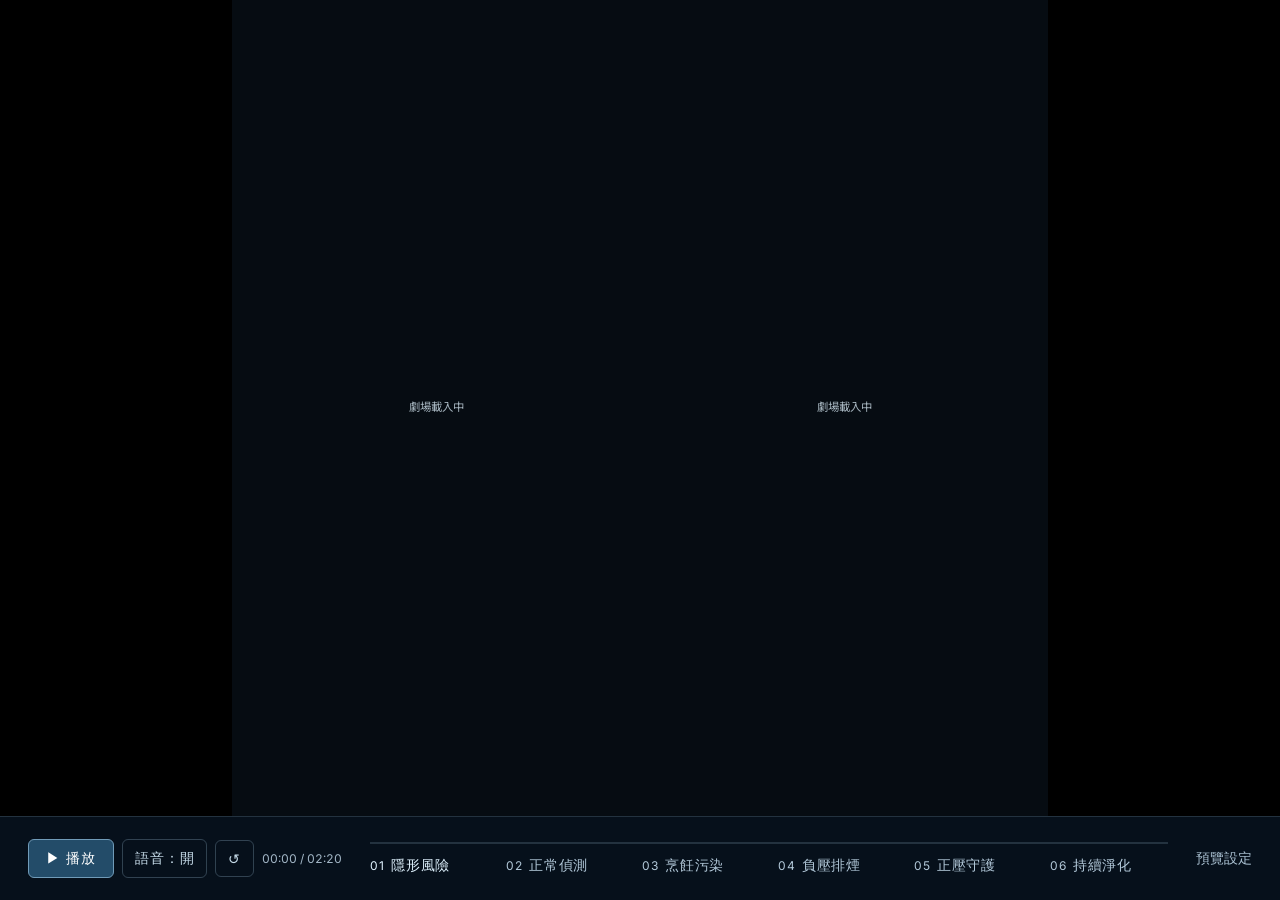
==== commit a260be3d: "Update smoke footage with dissolves, isometric view and voiced closing" ====
--- a/Dweb.html
+++ b/Dweb.html
@@ -22,8 +22,8 @@
 </style>
 <link rel="stylesheet" href="fonts/fonts.css">
 <link rel="stylesheet" href="theater.css">
-<link rel="stylesheet" href="cinema.css?v=stream-1">
-<link rel="stylesheet" href="captions.css?v=slow-1">
+<link rel="stylesheet" href="cinema.css?v=dissolve-2">
+<link rel="stylesheet" href="captions.css?v=farewell-1">
 <!--
   ============================================================
   Dweb — 展區 D 居家風險劇場 · 影片輪播 + 空氣數據疊層 + Trigger 通道
@@ -1357,8 +1357,7 @@
   if(cues){ const a=cues.split(',').map(parseFloat); F.cues=[isFinite(a[0])?a[0]:null, isFinite(a[1])?a[1]:null]; }
   const film=q.get('film');
   if(film) setFilm(film, film);
-  else if(document.documentElement.dataset.player==='cinema')setFilm('film.mp4?v=stream-1','film.mp4');
-  else fetch('film.mp4',{method:'HEAD'}).then(r=>{ if(r.ok && !hasAny()) setFilm('film.mp4','film.mp4'); }).catch(()=>{});
+  else if(document.documentElement.dataset.player!=='cinema')fetch('film.mp4',{method:'HEAD'}).then(r=>{ if(r.ok && !hasAny()) setFilm('film.mp4','film.mp4'); }).catch(()=>{});
 }
 renderFilm();
 if(document.documentElement.dataset.player!=='cinema')['stage1.mp4','stage2.mp4','stage3.mp4'].forEach((f,i)=>{
@@ -1367,11 +1366,11 @@
 setTimeout(()=>fhint.classList.add('gone'), 6000);
 log('Dweb 就緒 · 按 F 開啟介面');
 </script>
-<script src="show-config.js?v=voice-stream-2"></script>
-<script src="player-controls.js?v=once-1"></script><script type="module" src="film-player.js?v=stream-4"></script><script src="theater.js?v=stream-1"></script>
+<script src="show-config.js?v=voice-exit-1"></script>
+<script src="player-controls.js?v=once-1"></script><script type="module" src="film-player.js?v=dissolve-2"></script><script src="theater.js?v=edit-0916-1"></script>
 <script type="importmap">{"imports":{"three":"./vendor/build/three.module.js"}}</script>
-<script type="module" src="kitchen-stage.js?v=smoke-12" onerror="document.documentElement.dataset.cinemaStatus='error'"></script>
+<script type="module" src="kitchen-stage.js?v=iso-13" onerror="document.documentElement.dataset.cinemaStatus='error'"></script>
 <script src="theater-voice.js?v=voice-stream-2"></script>
-<script type="module" src="voice-captions.js?v=roles-2"></script>
+<script type="module" src="voice-captions.js?v=voice-exit-1"></script>
 </body>
 </html>
--- a/cinema.css
+++ b/cinema.css
@@ -43,4 +43,9 @@
 
 .film-fallback{display:none}
 html[data-player="cinema"] .film-fallback{display:block;position:absolute;inset:0;width:100%;height:100%;object-fit:cover;opacity:.42;filter:grayscale(1);mix-blend-mode:screen;pointer-events:none}
-html[data-player="cinema"] .stage:has(#v0[data-film-state="ready"]) .film-fallback{opacity:0}
+html[data-player="cinema"] .stage[data-film-ready="true"] .film-fallback{opacity:0}
+/* Preserve the supplied red/green footage colors beneath the transparent UI. */
+body.cinema .stage>video{display:block!important;filter:none;opacity:0;transition:none;mix-blend-mode:screen}
+body.cinema .stage>video.on{opacity:.52}
+body.cinema .stage[data-film-clip="green"]>video.on{opacity:.88}
+html[data-player="cinema"] .film-fallback{filter:none;opacity:0;transition:opacity .8s ease}
--- a/captions.css
+++ b/captions.css
@@ -36,3 +36,7 @@
 .is-on .heat-wave,.is-on .air-stream{opacity:var(--pulse,1)}
 .cinema-ui #kitchen-viewport{top:24cqw;height:54cqw}
 @media(prefers-reduced-motion:reduce){.subtitle-content{will-change:auto}.machine-icon .rotor{transform:none}.heat-wave,.air-stream{opacity:1!important}}
+
+/* Hold the exit message after speech and at the stopped final frame. */
+.cinema-ui .narration.is-closing .speaker-line{display:none}
+.cinema-ui .narration.is-closing .subtitle-content{padding-top:1.5cqw}
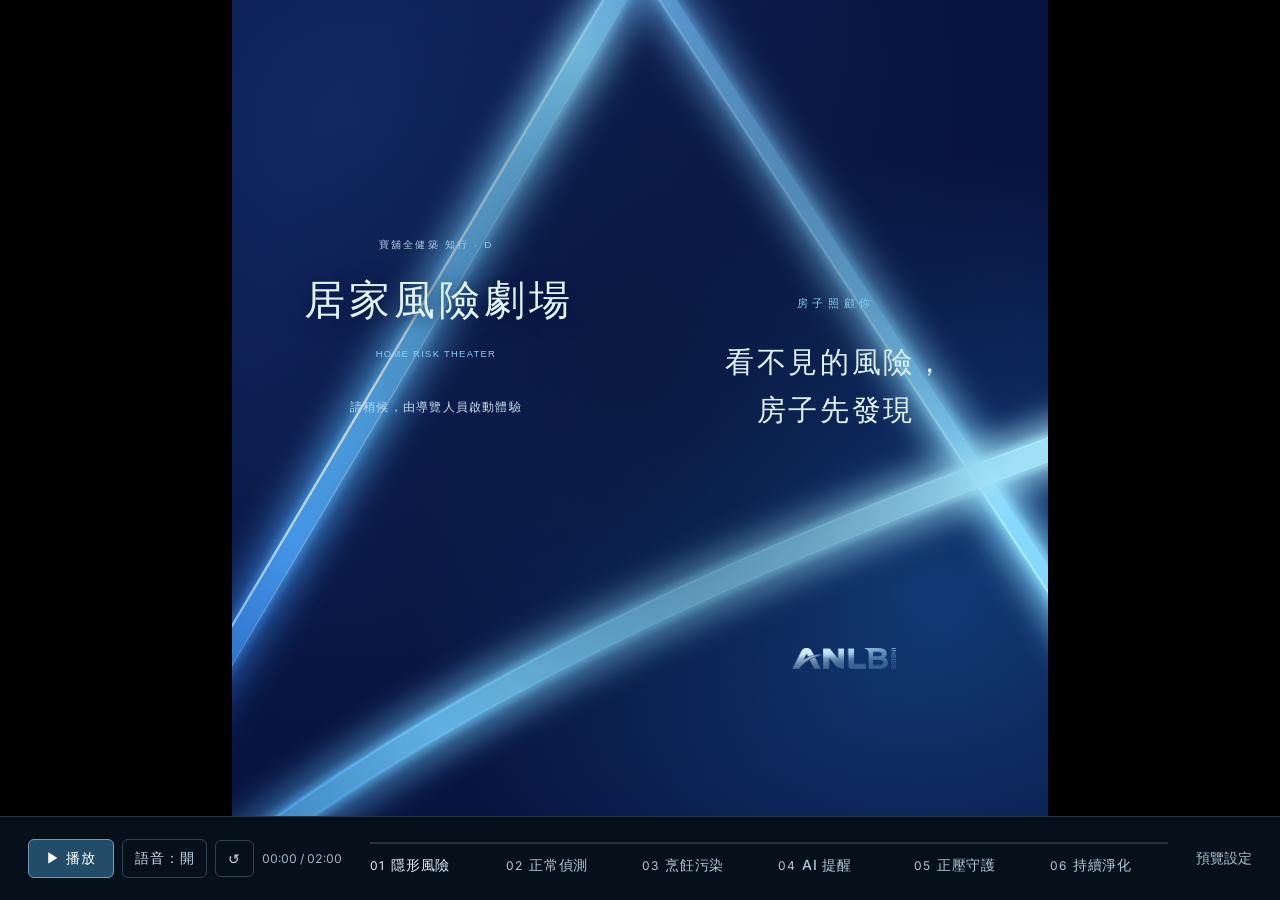
==== commit 7e63ec37: "Update D theater branding, narration and projection mapping" ====
--- a/Dweb.html
+++ b/Dweb.html
@@ -443,7 +443,7 @@
 }
 .fhint.gone{opacity:0;}
 </style>
-<link rel="stylesheet" href="player-controls.css?v=once-1"><link rel="stylesheet" href="exhibition-type.css?v=roles-2"></head>
+<link rel="stylesheet" href="player-controls.css?v=once-1"><link rel="stylesheet" href="exhibition-type.css?v=roles-2"><link rel="stylesheet" href="brand-cover.css?v=20261007"><link rel="stylesheet" href="brand-theater.css?v=20261007c"></head>
 <body>
 <script>if(document.documentElement.dataset.player==='cinema') document.body.classList.add('theater','cinema');</script>
 
@@ -1367,10 +1367,11 @@
 log('Dweb 就緒 · 按 F 開啟介面');
 </script>
 <script src="show-config.js?v=voice-exit-1"></script>
-<script src="player-controls.js?v=once-1"></script><script type="module" src="film-player.js?v=dissolve-2"></script><script src="theater.js?v=edit-0916-1"></script>
+<script src="player-controls.js?v=once-1"></script><script type="module" src="film-player.js?v=20261007c"></script><script src="theater.js?v=x-control-sync-20261004-3"></script>
 <script type="importmap">{"imports":{"three":"./vendor/build/three.module.js"}}</script>
-<script type="module" src="kitchen-stage.js?v=iso-13" onerror="document.documentElement.dataset.cinemaStatus='error'"></script>
-<script src="theater-voice.js?v=voice-stream-2"></script>
+<script type="module" src="kitchen-stage.js?v=continuous-air-19" onerror="document.documentElement.dataset.cinemaStatus='error'"></script>
+<script src="theater-voice.js?v=x-control-audio-20261004-2"></script>
+<script src="x-report.js?v=x-control-sync-20261004-2"></script>
 <script type="module" src="voice-captions.js?v=voice-exit-1"></script>
-</body>
+<script type="module" src="brand-stage.mjs?v=20261007"></script></body>
 </html>
--- a/brand-cover.css
+++ b/brand-cover.css
@@ -0,0 +1,23 @@
+/* Brand artwork and color values reused from B-TV/B2.0ver. */
+:root{--brand-navy:#081440;--brand-blue:#1b3f8f;--brand-ice:#89cff5;--brand-white:#e1f4ff;--brand-ease:cubic-bezier(.16,1,.3,1)}
+.brand-cover{position:absolute;inset:0;z-index:200;display:flex;align-items:center;justify-content:center;overflow:hidden;background:radial-gradient(ellipse at 84% 72%,#123c78 0%,transparent 52%),radial-gradient(ellipse at 15% 15%,#122963 0%,transparent 62%),#081440;color:#e1f4ff;opacity:1;visibility:visible;transition:opacity .75s ease,visibility .75s;pointer-events:none;font-family:'Segoe UI Variable','Segoe UI','Microsoft JhengHei','PingFang TC',sans-serif}
+.brand-cover:before{content:'';position:absolute;inset:0;background:url('./assets/brand/exhibition-arcs.svg') center/cover no-repeat;transform:scale(1.2);pointer-events:none}
+.brand-cover:after{content:'';position:absolute;inset:0;background:radial-gradient(ellipse at 50% 44%,#071334a6,transparent 67%);pointer-events:none}
+.brand-cover[data-state=playing]{opacity:0;visibility:hidden}
+.brand-cover-title,.brand-cover-theme{position:relative;z-index:1;text-align:center}
+.brand-cover h1{font:500 clamp(44px,8vw,118px)/1.3 'Segoe UI','Microsoft JhengHei','PingFang TC',sans-serif;letter-spacing:.14em;text-indent:.14em;margin:24px 0;color:#e1f4ff;text-shadow:0 2px 20px #020d33b3}
+.brand-eyebrow{font-size:clamp(12px,1.1vw,20px);letter-spacing:.23em;color:#afcde7;margin:0}
+.brand-english{font-size:clamp(14px,1.9vw,28px);letter-spacing:.38em;color:#89cff5;margin:0}
+.brand-hint{font-size:clamp(14px,1.45vw,23px);letter-spacing:.18em;line-height:1.8;margin:45px 20px 0;color:#c3dff0}
+.brand-cover-theme{display:none}
+.brand-mark{position:absolute;z-index:1;bottom:7%;left:50%;transform:translateX(-50%);width:clamp(120px,12vw,230px);aspect-ratio:227/46;background:linear-gradient(148deg,#e1f4ff,#89cff5);mask:url('./assets/brand/anlb.png') center/contain no-repeat}
+.brand-cover--dual .brand-cover-title{width:40%;position:absolute;left:5%;top:29%}
+.brand-cover--dual h1{font-size:5cqw;letter-spacing:.1em;line-height:1.5;max-width:7em;margin:2cqw auto}
+.brand-cover--dual .brand-eyebrow{font-size:1.2cqw}
+.brand-cover--dual .brand-english{font-size:1.15cqw;letter-spacing:.14em}
+.brand-cover--dual .brand-hint{font-size:1.5cqw;letter-spacing:.1em;margin:4cqw 0 0}
+.brand-cover--dual .brand-cover-theme{display:flex;position:absolute;left:56%;width:36%;top:36%;flex-direction:column;gap:3cqw}
+.brand-cover-theme>p{font-size:3.5cqw;line-height:1.7;letter-spacing:.09em;margin:0;white-space:pre-line}
+.brand-cover-theme>.brand-route{font-size:1.4cqw;letter-spacing:.4em;color:#89cff5}
+.brand-cover--dual .brand-mark{left:75%;bottom:18%;width:13cqw}
+@media(prefers-reduced-motion:reduce){.brand-cover{transition:none}}
--- a/brand-theater.css
+++ b/brand-theater.css
@@ -0,0 +1,23 @@
+/* Black is the optical background for the window theater and smoke footage. */
+body.cinema .stage{background:#000}
+.cinema-ui{font-family:'Segoe UI','Microsoft JhengHei','PingFang TC',sans-serif;background:transparent}
+.cinema-ui .left-screen{background:linear-gradient(90deg,rgba(0,0,0,.12),rgba(0,0,0,0))}
+.cinema-ui .right-screen{background:transparent}
+.cinema-ui .narration,.cinema-ui .primary-metric,.cinema-ui .metric-strip>div,.cinema-ui .scene-explanation,.cinema-ui .equipment-state{background:transparent;box-shadow:none}
+.cinema-ui h1,.cinema-ui .scene-explanation h2{font-weight:500;letter-spacing:.02em}
+.cinema-ui header{color:#b4c9db}
+.cinema-ui .metric-strip small,.cinema-ui footer{color:#95a9bb}
+body.preview-page{background:#000}
+.preview-page main{border-radius:0;box-shadow:none}
+
+/* Playback glass is deliberately quiet; semantic red/green come from the film. */
+.cinema-ui header,.cinema-ui .metric-strip small,.cinema-ui footer{color:#a6adaa}
+.cinema-ui .narration,.cinema-ui .narration[data-speaker]{border-color:rgba(255,255,255,.09);box-shadow:none}
+.cinema-ui .equipment-state{border-color:rgba(255,255,255,.09);box-shadow:none}
+.cinema-ui .equipment-state.is-on{border-color:rgba(118,222,176,.22);box-shadow:none}
+.cinema-ui .equipment-state.is-starting{border-color:rgba(118,222,176,.3);box-shadow:none}
+.cinema-ui .equipment-state[data-equipment="heat"].is-on{border-color:rgba(255,194,120,.22)}
+.cinema-ui .equipment-pin{background:rgba(0,0,0,.12);border-left-color:rgba(255,255,255,.22);box-shadow:none}
+.cinema-ui .chapter,.cinema-ui .metric-strip>div,.cinema-ui footer{border-top-color:rgba(255,255,255,.08)}
+.cinema-ui .scene-explanation{border-top-color:rgba(255,255,255,.14)}
+.cinema-ui .speaker-icon{border-color:rgba(255,255,255,.2);background:transparent}
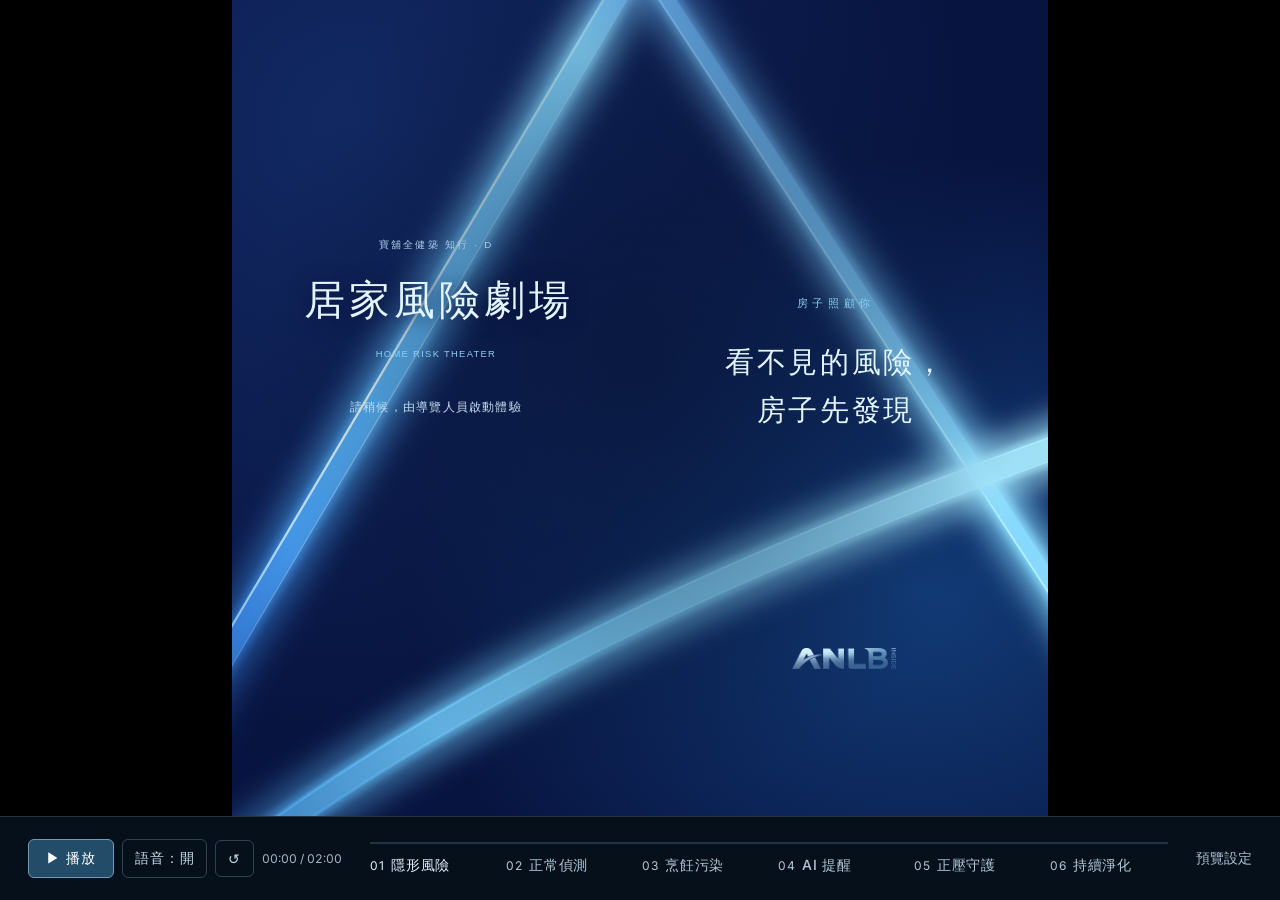
==== commit ae5095a7: "Keep web soundtrack MP3-only and retain WAV for editing" ====
--- a/Dweb.html
+++ b/Dweb.html
@@ -1366,11 +1366,11 @@
 setTimeout(()=>fhint.classList.add('gone'), 6000);
 log('Dweb 就緒 · 按 F 開啟介面');
 </script>
-<script src="show-config.js?v=voice-exit-1"></script>
+<script src="show-config.js?v=mp3-only-20261007"></script>
 <script src="player-controls.js?v=once-1"></script><script type="module" src="film-player.js?v=20261007c"></script><script src="theater.js?v=x-control-sync-20261004-3"></script>
 <script type="importmap">{"imports":{"three":"./vendor/build/three.module.js"}}</script>
 <script type="module" src="kitchen-stage.js?v=continuous-air-19" onerror="document.documentElement.dataset.cinemaStatus='error'"></script>
-<script src="theater-voice.js?v=x-control-audio-20261004-2"></script>
+<script src="theater-voice.js?v=mp3-only-20261007"></script>
 <script src="x-report.js?v=x-control-sync-20261004-2"></script>
 <script type="module" src="voice-captions.js?v=voice-exit-1"></script>
 <script type="module" src="brand-stage.mjs?v=20261007"></script></body>
